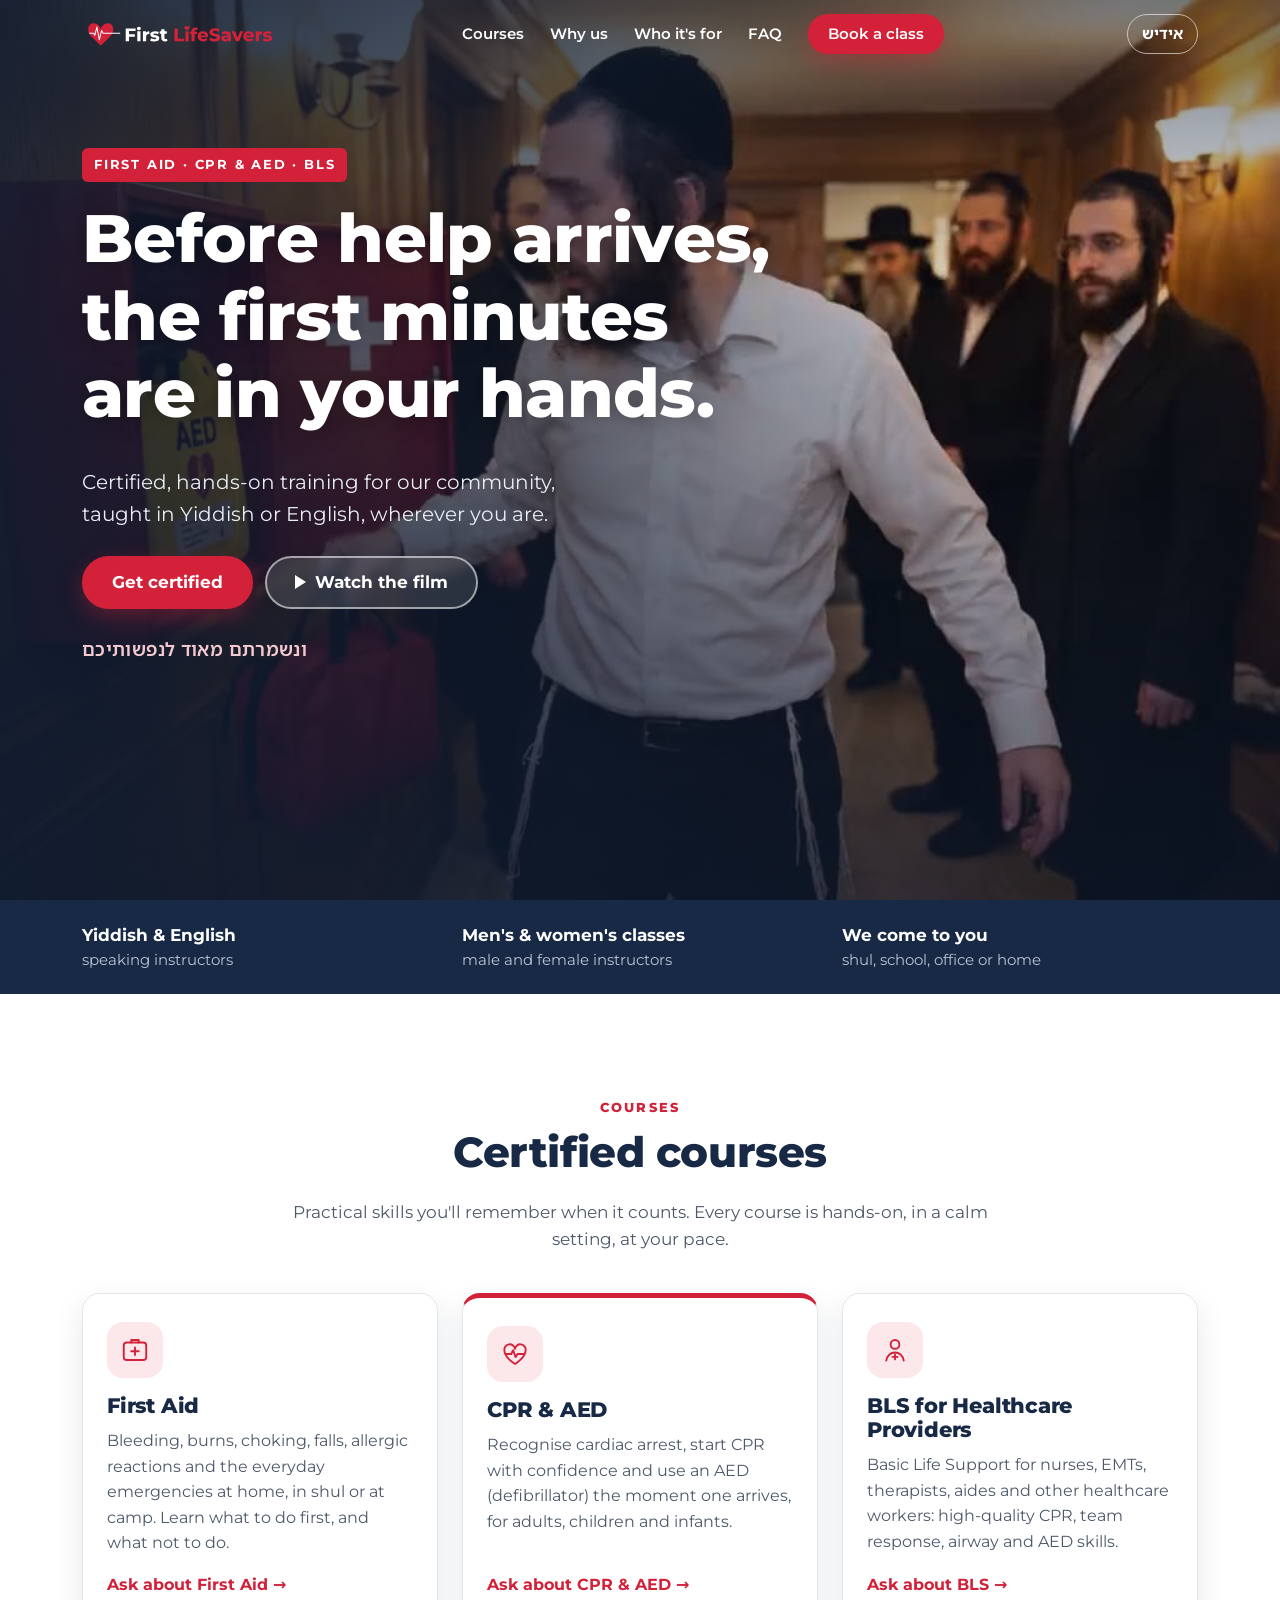
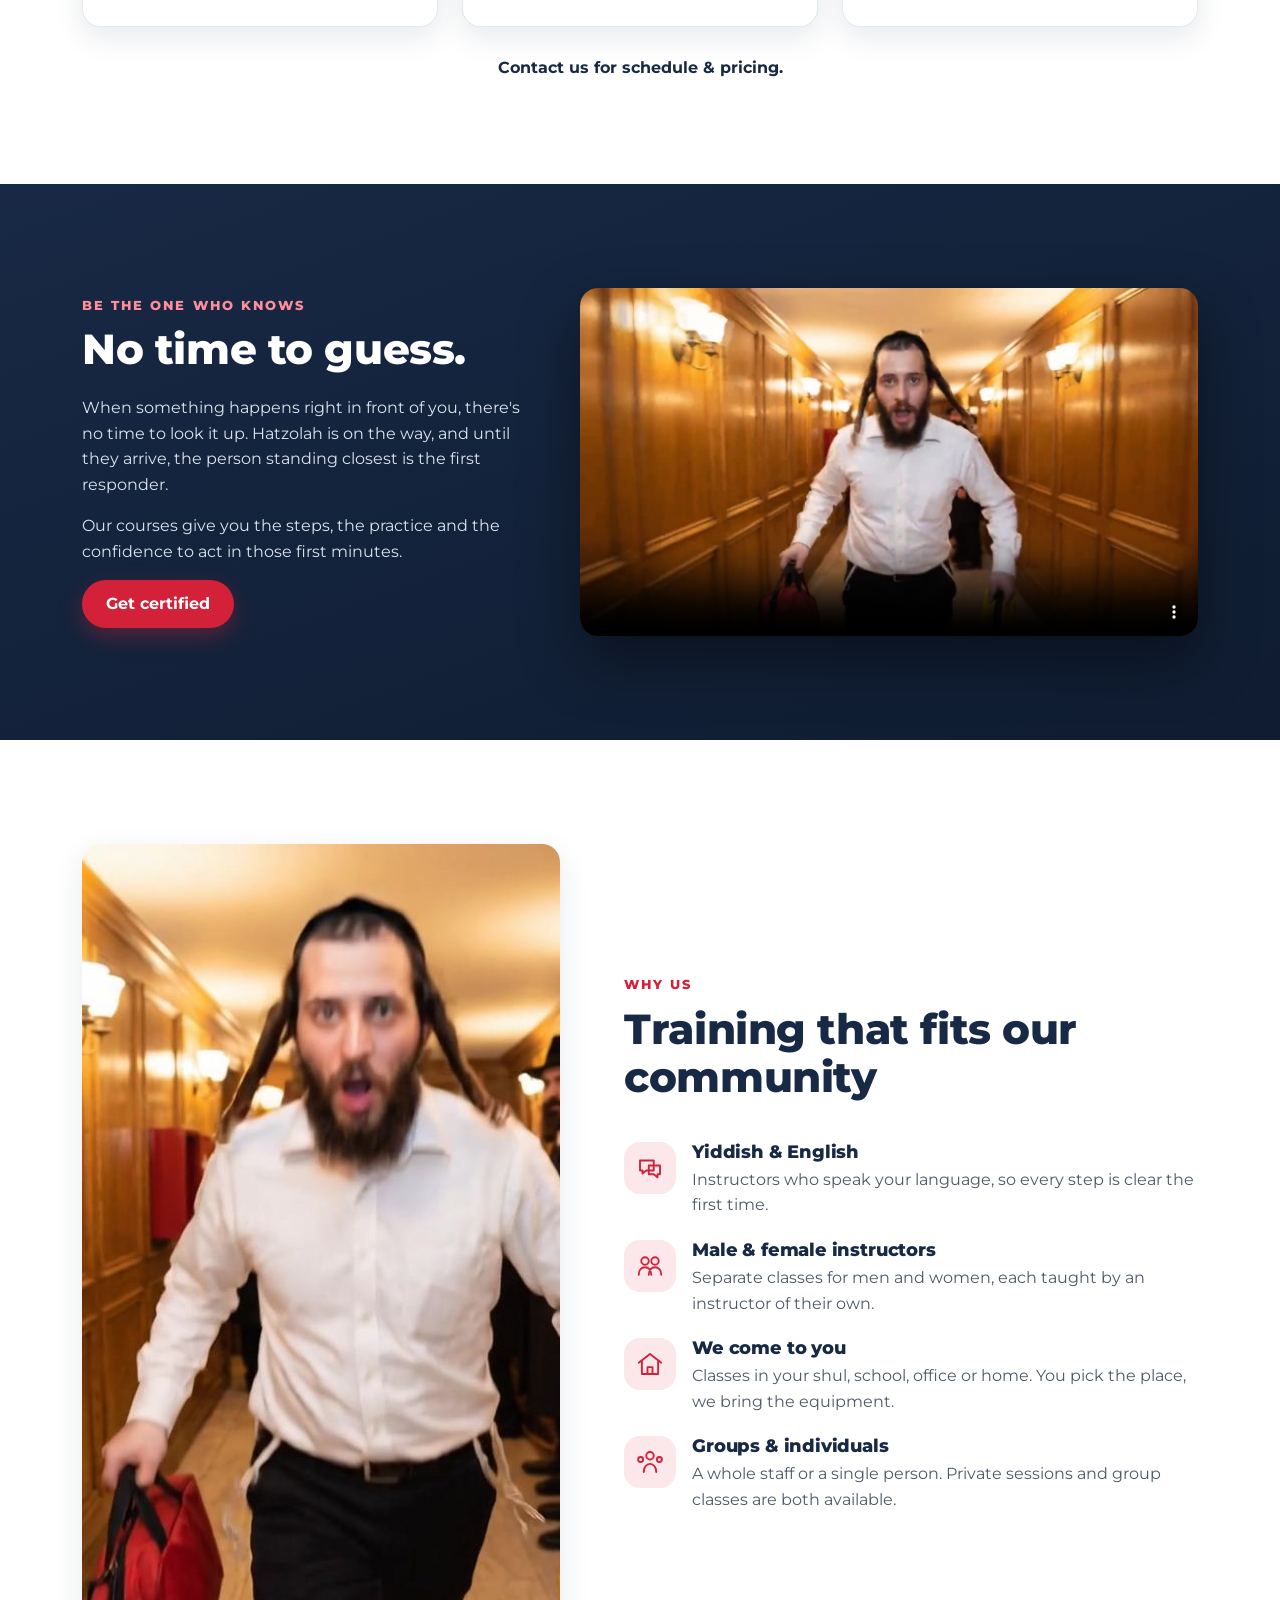
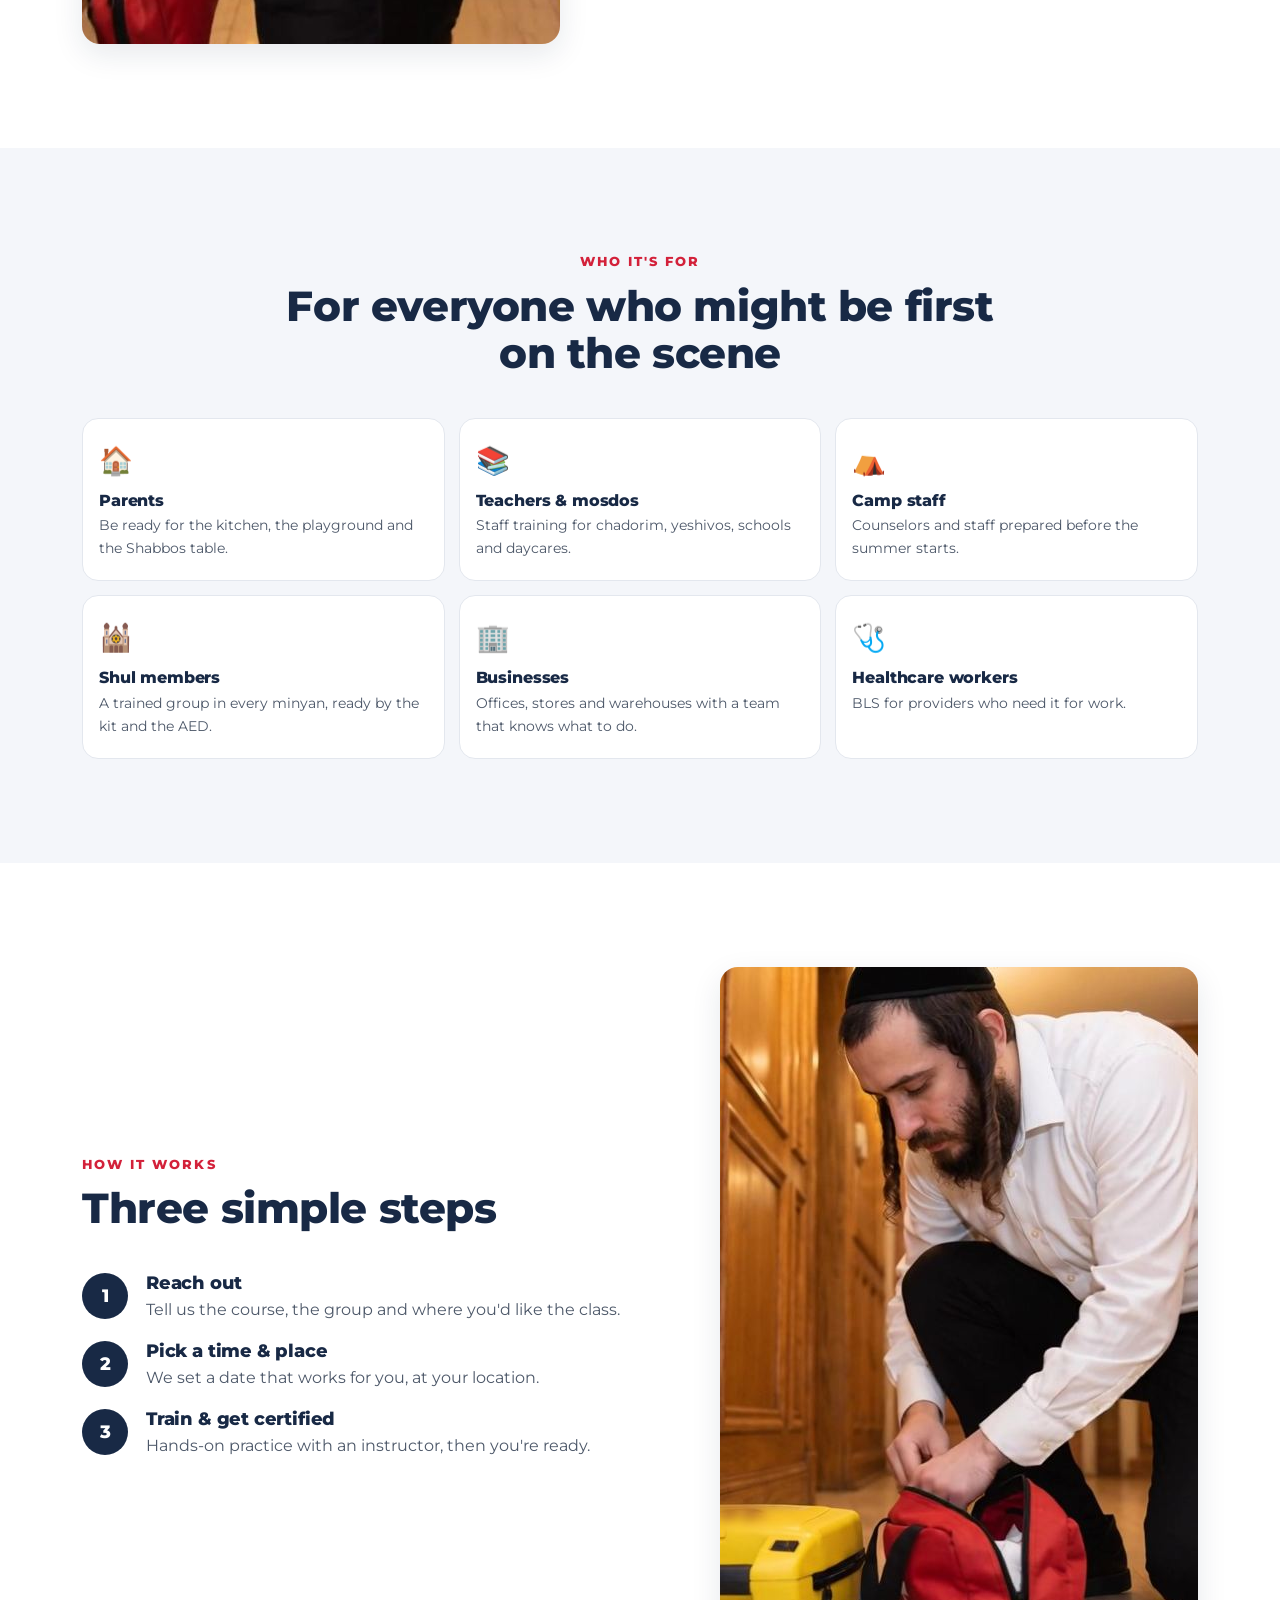
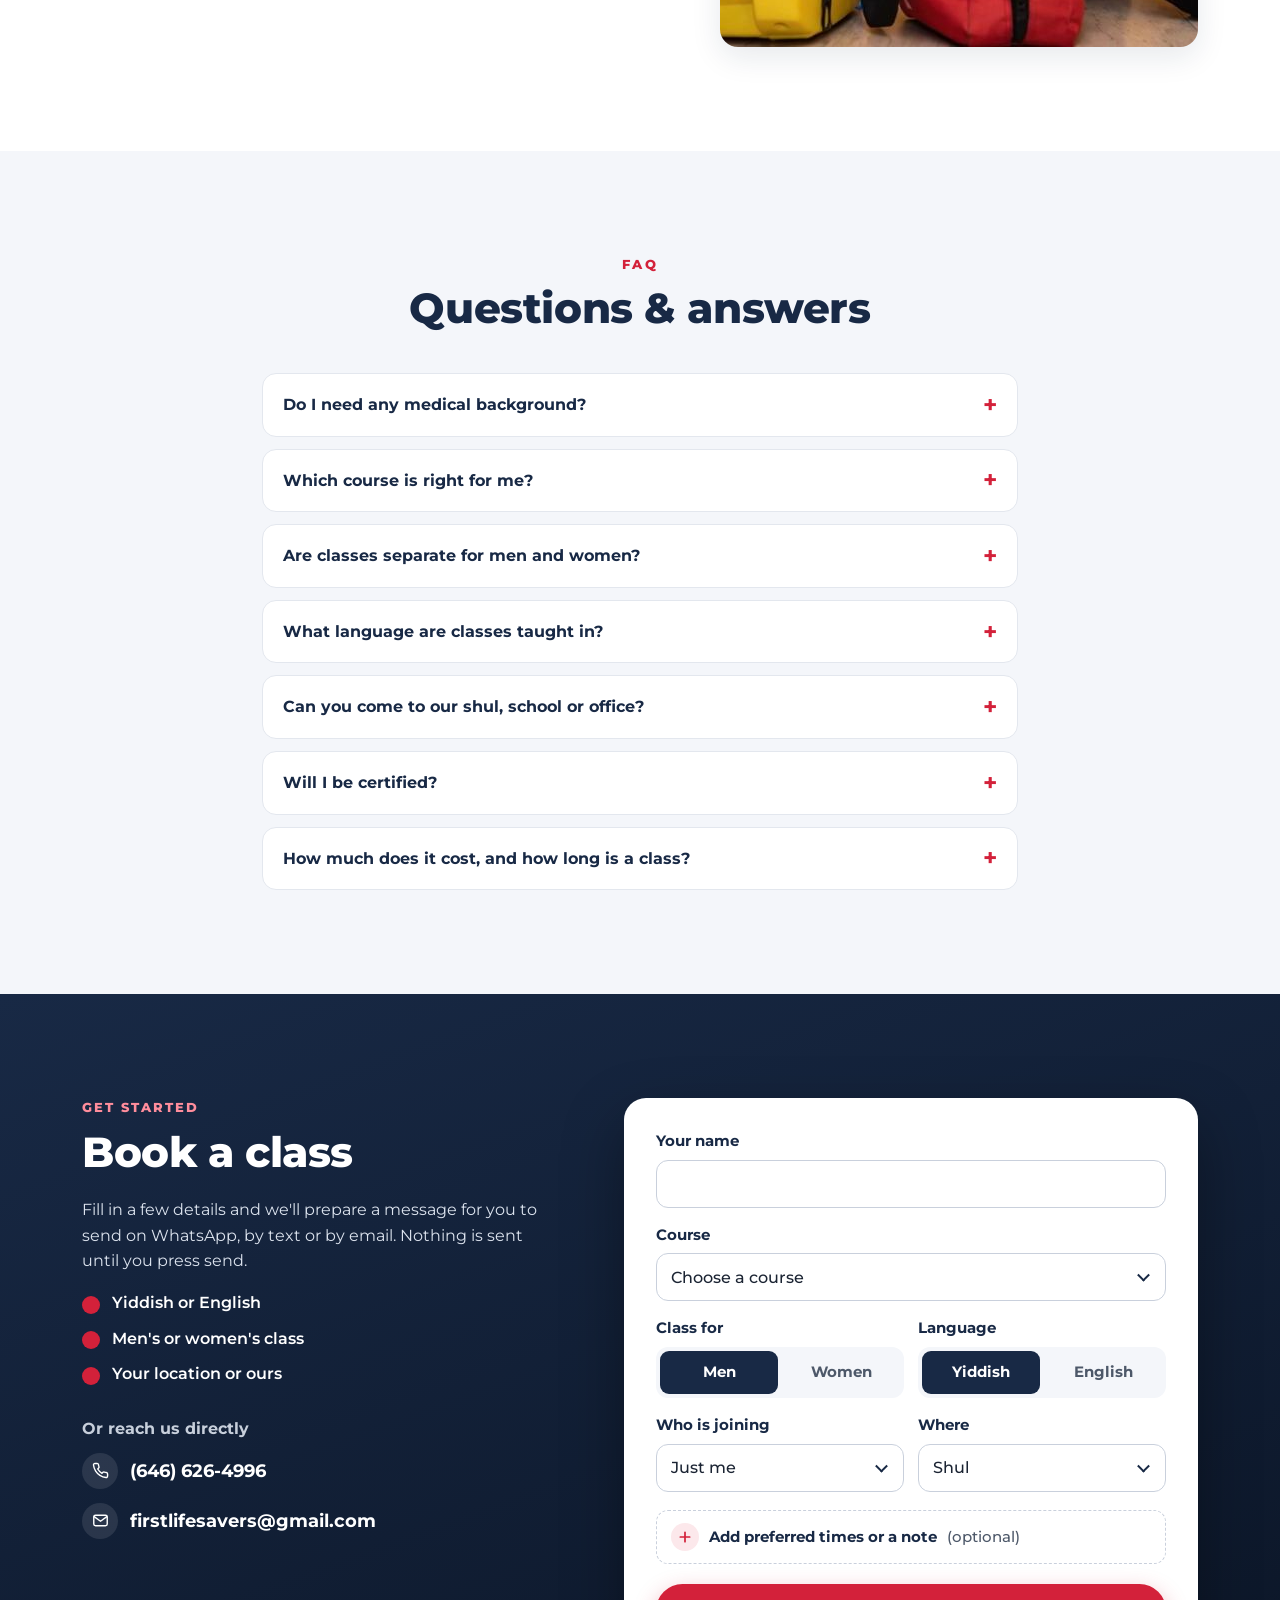
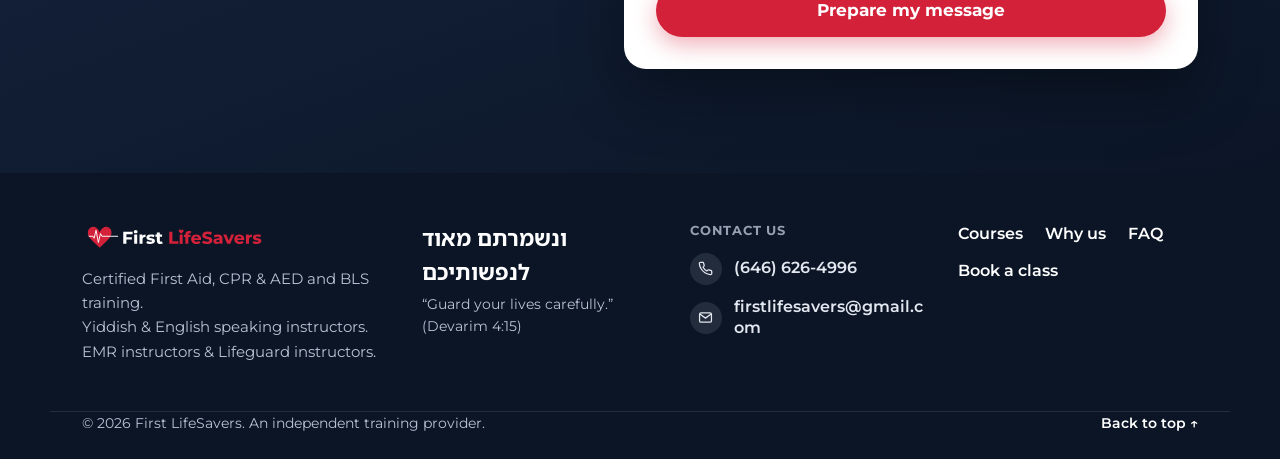
==== index.html @ e5fe710a "Update Open Graph image path in index.html" ====
<!doctype html>
<html lang="en" dir="ltr" class="no-js">
<head>
<meta charset="utf-8">
<meta name="viewport" content="width=device-width, initial-scale=1, viewport-fit=cover">
<title>First LifeSavers | First Aid, CPR &amp; BLS Training in Yiddish and English</title>
<meta name="description" content="Certified First Aid, CPR &amp; AED and BLS courses for shuls, schools, mosdos, camps, offices and homes. Yiddish and English speaking instructors. Separate classes for men and women.">
<meta name="theme-color" content="#182945">
<meta property="og:title" content="First LifeSavers | First Aid, CPR &amp; BLS Training">
<meta property="og:description" content="Before help arrives, the first minutes are in your hands. Certified courses in Yiddish and English.">
<meta property="og:image" content="assets/og.jpg">
<meta property="og:type" content="website">
<link rel="icon" href="assets/favicon.svg" type="image/svg+xml">
<link rel="preload" href="assets/fonts/montserrat-latin.woff2" as="font" type="font/woff2" crossorigin>
<link rel="stylesheet" href="styles.css">
<script src="script.js" defer></script>
</head>
<body>
<a class="skip" href="#main" data-i18n="skip">Skip to content</a>

<header class="site-header" id="top">
  <div class="wrap header-row">
    <a class="brand" href="#top" aria-label="First LifeSavers, back to top" data-i18n-aria="brandAria">
      <img src="assets/logo-white.svg" alt="First LifeSavers" width="200" height="35">
    </a>
    <nav class="nav" id="site-nav" aria-label="Main" data-i18n-aria="navAria">
      <a href="#courses" data-i18n="navCourses">Courses</a>
      <a href="#why" data-i18n="navWhy">Why us</a>
      <a href="#who" data-i18n="navWho">Who it's for</a>
      <a href="#faq" data-i18n="navFaq">FAQ</a>
      <a class="btn btn-sm btn-red" href="#book" data-i18n="navBook">Book a class</a>
    </nav>
    <div class="header-tools">
      <button class="lang-toggle" type="button" id="lang-toggle" aria-label="Switch the site to Yiddish" data-i18n-aria="langAria" lang="yi"><span data-i18n="langLabel">אידיש</span></button>
      <button class="menu-btn" type="button" id="menu-btn" aria-expanded="false" aria-controls="site-nav">
        <span class="sr-only" data-i18n="menu">Menu</span><span class="bars" aria-hidden="true"></span>
      </button>
    </div>
  </div>
</header>

<main id="main">
  <section class="hero" aria-labelledby="hero-title">
    <video class="hero-video" id="hero-video" autoplay muted loop playsinline preload="none" poster="assets/hero-wide-poster.jpg" aria-hidden="true" data-wide="assets/hero-wide.mp4" data-tall="assets/hero-tall.mp4" data-poster-wide="assets/hero-wide-poster.jpg" data-poster-tall="assets/hero-tall-poster.jpg"></video>
    <div class="hero-shade" aria-hidden="true"></div>
    <div class="wrap hero-content">
      <p class="eyebrow" data-i18n="heroEyebrow">First Aid · CPR &amp; AED · BLS</p>
      <h1 id="hero-title" data-i18n="heroTitle">Before help arrives, the first minutes are in your hands.</h1>
      <p class="hero-sub" data-i18n="heroSub">Certified, hands-on training for our community, taught in Yiddish or English, wherever you are.</p>
      <div class="hero-ctas">
        <a class="btn btn-red btn-lg" href="#book" data-i18n="ctaCertified">Get certified</a>
        <a class="btn btn-ghost btn-lg" href="#film"><span class="play" aria-hidden="true"></span><span data-i18n="ctaFilm">Watch the film</span></a>
      </div>
      <p class="pasuk" lang="he" dir="rtl">ונשמרתם מאוד לנפשותיכם</p>
    </div>
  </section>

  <div class="facts" aria-label="At a glance" data-i18n-aria="factsAria">
    <div class="wrap facts-row">
      <p><strong data-i18n="fact1a">Yiddish &amp; English</strong><span data-i18n="fact1b">speaking instructors</span></p>
      <p><strong data-i18n="fact2a">Men's &amp; women's classes</strong><span data-i18n="fact2b">male and female instructors</span></p>
      <p><strong data-i18n="fact3a">We come to you</strong><span data-i18n="fact3b">shul, school, office or home</span></p>
    </div>
  </div>

  <section class="section" id="courses" aria-labelledby="courses-title">
    <div class="wrap">
      <header class="section-head reveal">
        <p class="kicker" data-i18n="coursesKicker">Courses</p>
        <h2 id="courses-title" data-i18n="coursesTitle">Certified courses</h2>
        <p class="lead" data-i18n="coursesLead">Practical skills you'll remember when it counts. Every course is hands-on, in a calm setting, at your pace.</p>
      </header>
      <div class="cards">
        <article class="card reveal">
          <div class="card-icon" aria-hidden="true"><svg viewBox="0 0 48 48"><rect x="6" y="12" width="36" height="28" rx="5"/><path d="M18 12V8h12v4M24 20v12M18 26h12"/></svg></div>
          <h3 data-i18n="c1Title">First Aid</h3>
          <p data-i18n="c1Text">Bleeding, burns, choking, falls, allergic reactions and the everyday emergencies at home, in shul or at camp. Learn what to do first, and what not to do.</p>
          <a class="card-link" href="#book" data-course="First Aid"><span data-i18n="c1Link">Ask about First Aid</span> <span class="arrow" aria-hidden="true">&rarr;</span></a>
        </article>
        <article class="card card-featured reveal">
          <div class="card-icon" aria-hidden="true"><svg viewBox="0 0 48 48"><path d="M24 40S7 30 7 18a8.5 8.5 0 0 1 17-2 8.5 8.5 0 0 1 17 2c0 12-17 22-17 22Z"/><path d="M10 24h8l3-6 4 11 3-5h10"/></svg></div>
          <h3 data-i18n="c2Title">CPR &amp; AED</h3>
          <p data-i18n="c2Text">Recognise cardiac arrest, start CPR with confidence and use an AED (defibrillator) the moment one arrives, for adults, children and infants.</p>
          <a class="card-link" href="#book" data-course="CPR &amp; AED"><span data-i18n="c2Link">Ask about CPR &amp; AED</span> <span class="arrow" aria-hidden="true">&rarr;</span></a>
        </article>
        <article class="card reveal">
          <div class="card-icon" aria-hidden="true"><svg viewBox="0 0 48 48"><circle cx="24" cy="15" r="7"/><path d="M10 41c1-8 7-13 14-13s13 5 14 13"/><path d="M24 31v8M20 35h8"/></svg></div>
          <h3 data-i18n="c3Title">BLS for Healthcare Providers</h3>
          <p data-i18n="c3Text">Basic Life Support for nurses, EMTs, therapists, aides and other healthcare workers: high-quality CPR, team response, airway and AED skills.</p>
          <a class="card-link" href="#book" data-course="BLS for Healthcare Providers"><span data-i18n="c3Link">Ask about BLS</span> <span class="arrow" aria-hidden="true">&rarr;</span></a>
        </article>
      </div>
      <p class="note reveal" data-i18n="coursesNote">Contact us for schedule &amp; pricing.</p>
    </div>
  </section>

  <section class="section film" id="film" aria-labelledby="film-title">
    <div class="wrap film-grid">
      <div class="film-copy reveal">
        <p class="kicker kicker-light" data-i18n="filmKicker">Be the one who knows</p>
        <h2 id="film-title" data-i18n="filmTitle">No time to guess.</h2>
        <p data-i18n="filmP1">When something happens right in front of you, there's no time to look it up. Hatzolah is on the way, and until they arrive, the person standing closest is the first responder.</p>
        <p data-i18n="filmP2">Our courses give you the steps, the practice and the confidence to act in those first minutes.</p>
        <a class="btn btn-red" href="#book" data-i18n="ctaCertified">Get certified</a>
      </div>
      <div class="film-player reveal">
        <video id="ad-video" controls playsinline preload="none" poster="assets/ad-poster.jpg">
          <source src="assets/first-lifesavers-ad.mp4" type="video/mp4">
          <span data-i18n="filmFallback">Your browser can't play this video.</span>
        </video>
      </div>
    </div>
  </section>

  <section class="section" id="why" aria-labelledby="why-title">
    <div class="wrap why-grid">
      <figure class="why-photo reveal">
        <img src="assets/bystander.jpg" alt="A Chassidish man runs through a shul hallway carrying a first-aid kit" data-i18n-alt="whyAlt" width="640" height="800">
      </figure>
      <div>
        <header class="section-head left reveal">
          <p class="kicker" data-i18n="whyKicker">Why us</p>
          <h2 id="why-title" data-i18n="whyTitle">Training that fits our community</h2>
        </header>
        <ul class="why-list">
          <li class="reveal"><span class="why-icon" aria-hidden="true"><svg viewBox="0 0 48 48"><path d="M8 12h22v16H18l-6 5v-5H8z"/><path d="M22 20h18v14h-4v5l-6-5h-8z"/></svg></span><div><h3 data-i18n="why1a">Yiddish &amp; English</h3><p data-i18n="why1b">Instructors who speak your language, so every step is clear the first time.</p></div></li>
          <li class="reveal"><span class="why-icon" aria-hidden="true"><svg viewBox="0 0 48 48"><circle cx="16" cy="16" r="6"/><circle cx="32" cy="16" r="6"/><path d="M6 38c0-7 4-12 10-12s10 5 10 12M22 38c0-7 4-12 10-12s10 5 10 12"/></svg></span><div><h3 data-i18n="why2a">Male &amp; female instructors</h3><p data-i18n="why2b">Separate classes for men and women, each taught by an instructor of their own.</p></div></li>
          <li class="reveal"><span class="why-icon" aria-hidden="true"><svg viewBox="0 0 48 48"><path d="M6 22 24 8l18 14"/><path d="M11 19v21h26V19"/><path d="M20 40V29h8v11"/></svg></span><div><h3 data-i18n="why3a">We come to you</h3><p data-i18n="why3b">Classes in your shul, school, office or home. You pick the place, we bring the equipment.</p></div></li>
          <li class="reveal"><span class="why-icon" aria-hidden="true"><svg viewBox="0 0 48 48"><circle cx="24" cy="14" r="6"/><path d="M14 40c0-7 4-13 10-13s10 6 10 13"/><circle cx="9" cy="20" r="4"/><circle cx="39" cy="20" r="4"/></svg></span><div><h3 data-i18n="why4a">Groups &amp; individuals</h3><p data-i18n="why4b">A whole staff or a single person. Private sessions and group classes are both available.</p></div></li>
        </ul>
      </div>
    </div>
  </section>

  <section class="section alt" id="who" aria-labelledby="who-title">
    <div class="wrap">
      <header class="section-head reveal">
        <p class="kicker" data-i18n="whoKicker">Who it's for</p>
        <h2 id="who-title" data-i18n="whoTitle">For everyone who might be first on the scene</h2>
      </header>
      <ul class="who">
        <li class="reveal"><span aria-hidden="true">&#x1F3E0;</span><h3 data-i18n="who1a">Parents</h3><p data-i18n="who1b">Be ready for the kitchen, the playground and the Shabbos table.</p></li>
        <li class="reveal"><span aria-hidden="true">&#x1F4DA;</span><h3 data-i18n="who2a">Teachers &amp; mosdos</h3><p data-i18n="who2b">Staff training for chadorim, yeshivos, schools and daycares.</p></li>
        <li class="reveal"><span aria-hidden="true">&#x26FA;</span><h3 data-i18n="who3a">Camp staff</h3><p data-i18n="who3b">Counselors and staff prepared before the summer starts.</p></li>
        <li class="reveal"><span aria-hidden="true">&#x1F54D;</span><h3 data-i18n="who4a">Shul members</h3><p data-i18n="who4b">A trained group in every minyan, ready by the kit and the AED.</p></li>
        <li class="reveal"><span aria-hidden="true">&#x1F3E2;</span><h3 data-i18n="who5a">Businesses</h3><p data-i18n="who5b">Offices, stores and warehouses with a team that knows what to do.</p></li>
        <li class="reveal"><span aria-hidden="true">&#x1FA7A;</span><h3 data-i18n="who6a">Healthcare workers</h3><p data-i18n="who6b">BLS for providers who need it for work.</p></li>
      </ul>
    </div>
  </section>

  <section class="section" id="how" aria-labelledby="how-title">
    <div class="wrap how-grid">
      <div>
        <header class="section-head left reveal">
          <p class="kicker" data-i18n="howKicker">How it works</p>
          <h2 id="how-title" data-i18n="howTitle">Three simple steps</h2>
        </header>
        <ol class="steps">
          <li class="reveal"><h3 data-i18n="how1a">Reach out</h3><p data-i18n="how1b">Tell us the course, the group and where you'd like the class.</p></li>
          <li class="reveal"><h3 data-i18n="how2a">Pick a time &amp; place</h3><p data-i18n="how2b">We set a date that works for you, at your location.</p></li>
          <li class="reveal"><h3 data-i18n="how3a">Train &amp; get certified</h3><p data-i18n="how3b">Hands-on practice with an instructor, then you're ready.</p></li>
        </ol>
      </div>
      <figure class="how-photo reveal">
        <img src="assets/kit.jpg" alt="A Chassidish man kneels and opens a first-aid kit next to an AED case" data-i18n-alt="howAlt" width="960" height="680">
      </figure>
    </div>
  </section>

  <section class="section alt" id="faq" aria-labelledby="faq-title">
    <div class="wrap narrow">
      <header class="section-head reveal">
        <p class="kicker" data-i18n="faqKicker">FAQ</p>
        <h2 id="faq-title" data-i18n="faqTitle">Questions &amp; answers</h2>
      </header>
      <div class="faq">
        <details class="reveal"><summary data-i18n="q1">Do I need any medical background?</summary><div class="faq-a"><p data-i18n="a1">No. First Aid and CPR &amp; AED are made for everyday people. If you can follow clear steps, you can learn this. BLS is the course designed for healthcare providers.</p></div></details>
        <details class="reveal"><summary data-i18n="q2">Which course is right for me?</summary><div class="faq-a"><p data-i18n="a2">Parents, teachers, staff and shul members usually start with First Aid and/or CPR &amp; AED. Nurses, EMTs and other healthcare workers usually need BLS. Not sure? Send us a message and we'll help you choose.</p></div></details>
        <details class="reveal"><summary data-i18n="q3">Are classes separate for men and women?</summary><div class="faq-a"><p data-i18n="a3">Yes. We have male and female instructors, and men's and women's classes are held separately.</p></div></details>
        <details class="reveal"><summary data-i18n="q4">What language are classes taught in?</summary><div class="faq-a"><p data-i18n="a4">Yiddish or English, whichever your group prefers.</p></div></details>
        <details class="reveal"><summary data-i18n="q5">Can you come to our shul, school or office?</summary><div class="faq-a"><p data-i18n="a5">Yes. Classes can be held in your shul, school, office or home, for groups or for individuals.</p></div></details>
        <details class="reveal"><summary data-i18n="q6">Will I be certified?</summary><div class="faq-a"><p data-i18n="a6">Yes, these are certified courses. When you book, we'll go over the certification that comes with the course you choose.</p></div></details>
        <details class="reveal"><summary data-i18n="q7">How much does it cost, and how long is a class?</summary><div class="faq-a"><p data-i18n="a7">It depends on the course and the size of your group. Contact us for schedule &amp; pricing.</p></div></details>
      </div>
    </div>
  </section>

  <section class="section book" id="book" aria-labelledby="book-title">
    <div class="wrap book-grid">
      <div class="book-copy reveal">
        <p class="kicker kicker-light" data-i18n="bookKicker">Get started</p>
        <h2 id="book-title" data-i18n="bookTitle">Book a class</h2>
        <p data-i18n="bookLead">Fill in a few details and we'll prepare a message for you to send on WhatsApp, by text or by email. Nothing is sent until you press send.</p>
        <ul class="book-points">
          <li data-i18n="bp1">Yiddish or English</li>
          <li data-i18n="bp2">Men's or women's class</li>
          <li data-i18n="bp3">Your location or ours</li>
        </ul>
        <div class="direct" id="direct" hidden>
          <p class="direct-label" data-i18n="directLabel">Or reach us directly</p>
          <ul class="contact-lines">
            <li><button class="cl-row" type="button" id="number-btn" data-sheet aria-haspopup="dialog" aria-label="Call, text or WhatsApp" data-i18n-aria="numberAria"><span class="cl-ico"><svg class="ico" viewBox="0 0 24 24" aria-hidden="true"><path d="M22 16.92v3a2 2 0 0 1-2.18 2 19.79 19.79 0 0 1-8.63-3.07 19.5 19.5 0 0 1-6-6 19.79 19.79 0 0 1-3.07-8.67A2 2 0 0 1 4.11 2h3a2 2 0 0 1 2 1.72c.13.96.36 1.9.7 2.81a2 2 0 0 1-.45 2.11L8.09 9.91a16 16 0 0 0 6 6l1.27-1.27a2 2 0 0 1 2.11-.45c.9.34 1.85.57 2.81.7A2 2 0 0 1 22 16.92z"/></svg></span><span class="cl-v" id="direct-number" dir="ltr">(646) 626-4996</span></button></li>
            <li><a class="cl-row" id="direct-email" href="#"><span class="cl-ico"><svg class="ico" viewBox="0 0 24 24" aria-hidden="true"><rect x="2.5" y="4.5" width="19" height="15" rx="2.5"/><path d="m3 6.5 9 6.5 9-6.5"/></svg></span><span class="cl-v" id="direct-email-v" dir="ltr">firstlifesavers@gmail.com</span></a></li>
          </ul>
        </div>
      </div>
      <form class="book-form reveal" id="book-form" novalidate>
        <div class="field">
          <label for="f-name" data-i18n="fName">Your name</label>
          <input id="f-name" name="name" type="text" autocomplete="name" dir="auto" required>
          <p class="err" id="err-name" hidden data-i18n="errName">Please enter your name.</p>
        </div>
        <div class="field">
          <label for="f-course" data-i18n="fCourse">Course</label>
          <div class="select">
            <select id="f-course" name="course" required>
              <option value="" data-i18n="optChoose">Choose a course</option>
              <option value="First Aid" data-i18n="optFirstAid">First Aid</option>
              <option value="CPR &amp; AED" data-i18n="optCpr">CPR &amp; AED</option>
              <option value="BLS for Healthcare Providers" data-i18n="optBls">BLS for Healthcare Providers</option>
              <option value="EMR" data-i18n="optEmr">EMR</option>
              <option value="Lifeguard" data-i18n="optLifeguard">Lifeguard</option>
              <option value="Not sure yet, please advise" data-i18n="optUnsure">Not sure yet, please advise</option>
            </select>
          </div>
          <p class="err" id="err-course" hidden data-i18n="errCourse">Please choose a course.</p>
        </div>
        <div class="field-row">
          <fieldset class="field">
            <legend data-i18n="fClassFor">Class for</legend>
            <div class="seg">
              <input type="radio" id="f-men" name="classFor" value="Men" checked><label for="f-men" data-i18n="optMen">Men</label>
              <input type="radio" id="f-women" name="classFor" value="Women"><label for="f-women" data-i18n="optWomen">Women</label>
            </div>
          </fieldset>
          <fieldset class="field">
            <legend data-i18n="fLanguage">Language</legend>
            <div class="seg">
              <input type="radio" id="f-yi" name="language" value="Yiddish" checked><label for="f-yi" data-i18n="optYiddish">Yiddish</label>
              <input type="radio" id="f-en" name="language" value="English"><label for="f-en" data-i18n="optEnglish">English</label>
            </div>
          </fieldset>
        </div>
        <div class="field-row">
          <div class="field">
            <label for="f-group" data-i18n="fGroup">Who is joining</label>
            <div class="select">
              <select id="f-group" name="group">
                <option value="Just me" data-i18n="optJustMe">Just me</option>
                <option value="A small group (2–10)" data-i18n="optSmall">A small group (2–10)</option>
                <option value="A larger group (10+)" data-i18n="optLarge">A larger group (10+)</option>
              </select>
            </div>
          </div>
          <div class="field">
            <label for="f-where" data-i18n="fWhere">Where</label>
            <div class="select">
              <select id="f-where" name="where">
                <option value="Shul" data-i18n="optShul">Shul</option>
                <option value="School / mosad" data-i18n="optSchool">School / mosad</option>
                <option value="Office / business" data-i18n="optOffice">Office / business</option>
                <option value="Home" data-i18n="optHome">Home</option>
                <option value="Camp" data-i18n="optCamp">Camp</option>
                <option value="Other / not sure" data-i18n="optOther">Other / not sure</option>
              </select>
            </div>
          </div>
        </div>
        <button class="more-toggle" type="button" id="more-toggle" aria-expanded="false" aria-controls="more">
          <span class="more-plus"><svg class="ico" viewBox="0 0 24 24" aria-hidden="true"><path d="M12 5v14M5 12h14"/></svg></span><span data-i18n="moreToggle">Add preferred times or a note</span> <span class="opt" data-i18n="optional">(optional)</span>
        </button>
        <div class="collapse" id="more">
          <div class="collapse-inner">
            <div class="field">
              <label for="f-when"><span data-i18n="fWhen">Preferred dates or times</span> <span class="opt" data-i18n="optional">(optional)</span></label>
              <input id="f-when" name="when" type="text" dir="auto" placeholder="e.g. evenings after Maariv" data-i18n-ph="phWhen">
            </div>
            <div class="field">
              <label for="f-notes"><span data-i18n="fNotes">Anything else?</span> <span class="opt" data-i18n="optional">(optional)</span></label>
              <textarea id="f-notes" name="notes" rows="3" dir="auto"></textarea>
            </div>
          </div>
        </div>
        <button class="btn btn-red btn-lg btn-block prepare" type="submit" id="prepare-btn"><span id="prepare-label" data-i18n="btnPrepare">Prepare my message</span></button>

        <div class="collapse" id="ready-wrap">
          <div class="collapse-inner">
            <div class="ready" id="ready" tabindex="-1" aria-live="polite">
              <p class="ready-title"><span class="check" aria-hidden="true"></span><span data-i18n="readyTitle">Your message is ready</span></p>
              <pre class="ready-text" id="ready-text"></pre>
              <p class="send-label" data-i18n="sendLabel">Send it with one tap:</p>
              <div class="send-icons">
                <a class="si si-wa" id="wa-link" href="#" target="_blank" rel="noopener"><span class="si-ico"><svg class="ico ico-fill" viewBox="0 0 24 24" aria-hidden="true"><path d="M17.472 14.382c-.297-.149-1.758-.867-2.03-.967-.273-.099-.471-.148-.67.15-.197.297-.767.966-.94 1.164-.173.199-.347.223-.644.075-.297-.15-1.255-.463-2.39-1.475-.883-.788-1.48-1.761-1.653-2.059-.173-.297-.018-.458.13-.606.134-.133.298-.347.446-.52.149-.174.198-.298.298-.497.099-.198.05-.371-.025-.52-.075-.149-.669-1.612-.916-2.207-.242-.579-.487-.5-.669-.51-.173-.008-.371-.01-.57-.01-.198 0-.52.074-.792.372-.272.297-1.04 1.016-1.04 2.479 0 1.462 1.065 2.875 1.213 3.074.149.198 2.096 3.2 5.077 4.487.709.306 1.262.489 1.694.625.712.227 1.36.195 1.871.118.571-.085 1.758-.719 2.006-1.413.248-.694.248-1.289.173-1.413-.074-.124-.272-.198-.57-.347m-5.421 7.403h-.004a9.87 9.87 0 01-5.031-1.378l-.361-.214-3.741.982.998-3.648-.235-.374a9.86 9.86 0 01-1.51-5.26c.001-5.45 4.436-9.884 9.888-9.884 2.64 0 5.122 1.03 6.988 2.898a9.825 9.825 0 012.893 6.994c-.003 5.45-4.437 9.884-9.885 9.884m8.413-18.297A11.815 11.815 0 0012.05 0C5.495 0 .16 5.335.157 11.892c0 2.096.547 4.142 1.588 5.945L.057 24l6.305-1.654a11.882 11.882 0 005.683 1.448h.005c6.554 0 11.89-5.335 11.893-11.893a11.821 11.821 0 00-3.48-8.413Z"/></svg></span><span class="si-l" data-i18n="actWa">WhatsApp</span></a>
                <a class="si" id="sms-link" href="#"><span class="si-ico"><svg class="ico" viewBox="0 0 24 24" aria-hidden="true"><path d="M21 15a2 2 0 0 1-2 2H7l-4 4V5a2 2 0 0 1 2-2h14a2 2 0 0 1 2 2z"/><path d="M8 9h8M8 13h5"/></svg></span><span class="si-l" data-i18n="actText">Text</span></a>
                <a class="si" id="mail-link" href="#"><span class="si-ico"><svg class="ico" viewBox="0 0 24 24" aria-hidden="true"><rect x="2.5" y="4.5" width="19" height="15" rx="2.5"/><path d="m3 6.5 9 6.5 9-6.5"/></svg></span><span class="si-l" data-i18n="emailLabel">Email</span></a>
                <a class="si" id="call-link" href="#"><span class="si-ico"><svg class="ico" viewBox="0 0 24 24" aria-hidden="true"><path d="M22 16.92v3a2 2 0 0 1-2.18 2 19.79 19.79 0 0 1-8.63-3.07 19.5 19.5 0 0 1-6-6 19.79 19.79 0 0 1-3.07-8.67A2 2 0 0 1 4.11 2h3a2 2 0 0 1 2 1.72c.13.96.36 1.9.7 2.81a2 2 0 0 1-.45 2.11L8.09 9.91a16 16 0 0 0 6 6l1.27-1.27a2 2 0 0 1 2.11-.45c.9.34 1.85.57 2.81.7A2 2 0 0 1 22 16.92z"/></svg></span><span class="si-l" data-i18n="actCall">Call</span></a>
              </div>
              <button class="copy-link" type="button" id="copy-btn"><span id="copy-label" data-i18n="copy">Copy message</span></button>
            </div>
          </div>
        </div>
      </form>
    </div>
  </section>
</main>

<footer class="site-footer">
  <div class="wrap footer-grid">
    <div>
      <img src="assets/logo-white.svg" alt="First LifeSavers" width="220" height="38">
      <p class="footer-tag"><span data-i18n="footTag1">Certified First Aid, CPR &amp; AED and BLS training.</span><br><span data-i18n="footTag2">Yiddish &amp; English speaking instructors.</span><br><span data-i18n="footTag3">EMR instructors &amp; Lifeguard instructors.</span></p>
    </div>
    <div class="footer-pasuk">
      <p lang="he" dir="rtl">ונשמרתם מאוד לנפשותיכם</p>
      <p class="small" data-i18n="footPasuk">“Guard your lives carefully.” (Devarim 4:15)</p>
    </div>
    <div class="footer-contact" id="footer-contact">
      <p class="footer-h" data-i18n="footContact">Contact us</p>
      <ul class="contact-lines cl-foot">
            <li><button class="cl-row" type="button" id="fc-number" data-sheet aria-haspopup="dialog" aria-label="Call, text or WhatsApp" data-i18n-aria="numberAria"><span class="cl-ico"><svg class="ico" viewBox="0 0 24 24" aria-hidden="true"><path d="M22 16.92v3a2 2 0 0 1-2.18 2 19.79 19.79 0 0 1-8.63-3.07 19.5 19.5 0 0 1-6-6 19.79 19.79 0 0 1-3.07-8.67A2 2 0 0 1 4.11 2h3a2 2 0 0 1 2 1.72c.13.96.36 1.9.7 2.81a2 2 0 0 1-.45 2.11L8.09 9.91a16 16 0 0 0 6 6l1.27-1.27a2 2 0 0 1 2.11-.45c.9.34 1.85.57 2.81.7A2 2 0 0 1 22 16.92z"/></svg></span><span class="cl-v" id="fc-v" dir="ltr">(646) 626-4996</span></button></li>
            <li><a class="cl-row" id="fc-mail" href="#"><span class="cl-ico"><svg class="ico" viewBox="0 0 24 24" aria-hidden="true"><rect x="2.5" y="4.5" width="19" height="15" rx="2.5"/><path d="m3 6.5 9 6.5 9-6.5"/></svg></span><span class="cl-v" id="fc-mail-v" dir="ltr">firstlifesavers@gmail.com</span></a></li>
          </ul>
    </div>
    <nav class="footer-nav" aria-label="Footer" data-i18n-aria="footNavAria">
      <a href="#courses" data-i18n="navCourses">Courses</a><a href="#why" data-i18n="navWhy">Why us</a><a href="#faq" data-i18n="navFaq">FAQ</a><a href="#book" data-i18n="navBook">Book a class</a>
    </nav>
  </div>
  <div class="wrap footer-base">
    <p><span dir="ltr">&copy; <span id="year">2026</span> First LifeSavers.</span> <span data-i18n="footCopy">An independent training provider.</span></p>
    <a href="#top"><span data-i18n="backTop">Back to top</span> &uarr;</a>
  </div>
</footer>

<dialog class="sheet" id="sheet" aria-labelledby="sheet-number">
  <div class="sheet-panel">
    <p class="sheet-number" id="sheet-number" dir="ltr">(646) 626-4996</p>
    <div class="sheet-list">
      <a class="sheet-opt" id="sh-call" href="#"><span class="so-ico so-call"><svg class="ico" viewBox="0 0 24 24" aria-hidden="true"><path d="M22 16.92v3a2 2 0 0 1-2.18 2 19.79 19.79 0 0 1-8.63-3.07 19.5 19.5 0 0 1-6-6 19.79 19.79 0 0 1-3.07-8.67A2 2 0 0 1 4.11 2h3a2 2 0 0 1 2 1.72c.13.96.36 1.9.7 2.81a2 2 0 0 1-.45 2.11L8.09 9.91a16 16 0 0 0 6 6l1.27-1.27a2 2 0 0 1 2.11-.45c.9.34 1.85.57 2.81.7A2 2 0 0 1 22 16.92z"/></svg></span><span data-i18n="sheetCall">Call</span></a>
      <a class="sheet-opt" id="sh-text" href="#"><span class="so-ico so-text"><svg class="ico" viewBox="0 0 24 24" aria-hidden="true"><path d="M21 15a2 2 0 0 1-2 2H7l-4 4V5a2 2 0 0 1 2-2h14a2 2 0 0 1 2 2z"/><path d="M8 9h8M8 13h5"/></svg></span><span data-i18n="sheetText">Text message</span></a>
      <a class="sheet-opt" id="sh-wa" href="#" target="_blank" rel="noopener"><span class="so-ico so-wa"><svg class="ico ico-fill" viewBox="0 0 24 24" aria-hidden="true"><path d="M17.472 14.382c-.297-.149-1.758-.867-2.03-.967-.273-.099-.471-.148-.67.15-.197.297-.767.966-.94 1.164-.173.199-.347.223-.644.075-.297-.15-1.255-.463-2.39-1.475-.883-.788-1.48-1.761-1.653-2.059-.173-.297-.018-.458.13-.606.134-.133.298-.347.446-.52.149-.174.198-.298.298-.497.099-.198.05-.371-.025-.52-.075-.149-.669-1.612-.916-2.207-.242-.579-.487-.5-.669-.51-.173-.008-.371-.01-.57-.01-.198 0-.52.074-.792.372-.272.297-1.04 1.016-1.04 2.479 0 1.462 1.065 2.875 1.213 3.074.149.198 2.096 3.2 5.077 4.487.709.306 1.262.489 1.694.625.712.227 1.36.195 1.871.118.571-.085 1.758-.719 2.006-1.413.248-.694.248-1.289.173-1.413-.074-.124-.272-.198-.57-.347m-5.421 7.403h-.004a9.87 9.87 0 01-5.031-1.378l-.361-.214-3.741.982.998-3.648-.235-.374a9.86 9.86 0 01-1.51-5.26c.001-5.45 4.436-9.884 9.888-9.884 2.64 0 5.122 1.03 6.988 2.898a9.825 9.825 0 012.893 6.994c-.003 5.45-4.437 9.884-9.885 9.884m8.413-18.297A11.815 11.815 0 0012.05 0C5.495 0 .16 5.335.157 11.892c0 2.096.547 4.142 1.588 5.945L.057 24l6.305-1.654a11.882 11.882 0 005.683 1.448h.005c6.554 0 11.89-5.335 11.893-11.893a11.821 11.821 0 00-3.48-8.413Z"/></svg></span><span data-i18n="sheetWa">WhatsApp</span></a>
    </div>
    <button class="sheet-cancel" type="button" id="sheet-cancel" data-i18n="sheetCancel">Cancel</button>
  </div>
</dialog>
</body>
</html>
---- styles.css ----
@font-face{font-family:"Montserrat";src:url("assets/fonts/montserrat-latin.woff2") format("woff2");font-weight:400 800;font-style:normal;font-display:swap}
@font-face{font-family:"Noto Sans Hebrew";src:url("assets/fonts/noto-sans-hebrew.woff2") format("woff2");font-weight:400 800;font-style:normal;font-display:swap;unicode-range:U+0590-05FF,U+FB1D-FB4F,U+200C-2010}
:root{--red:#D3213A;--red-dark:#B01A30;--navy:#182945;--navy-2:#0F1C31;--ink:#1B2433;--muted:#4D5869;--line:#E3E7EE;--bg-alt:#F4F6FA;--white:#fff;--radius:18px;--shadow:0 10px 30px rgba(24,41,69,.10);--font:"Montserrat","Noto Sans Hebrew",system-ui,-apple-system,"Segoe UI",Roboto,Arial,sans-serif}
*,*::before,*::after{box-sizing:border-box}
html{scroll-behavior:smooth;-webkit-text-size-adjust:100%}
body{margin:0;font-family:var(--font);color:var(--ink);background:var(--white);font-size:16px;line-height:1.6;overflow-x:hidden}
img,video{max-width:100%;display:block}
h1,h2,h3{font-weight:800;line-height:1.15;margin:0 0 .5em;letter-spacing:-.01em;color:var(--navy)}
p{margin:0 0 1em}
a{color:var(--red)}
:focus-visible{outline:3px solid #FFB547;outline-offset:3px;border-radius:6px}
.sr-only{position:absolute;width:1px;height:1px;overflow:hidden;clip:rect(0 0 0 0);white-space:nowrap}
.skip{position:absolute;inset-inline-start:-999px;top:8px;background:var(--white);color:var(--navy);padding:10px 14px;border-radius:8px;z-index:100;font-weight:700}
.skip:focus{inset-inline-start:8px}
.wrap{width:100%;max-width:1180px;margin:0 auto;padding:0 20px}
.narrow{max-width:820px}
[lang="he"],[lang="yi"]{font-family:"Noto Sans Hebrew",var(--font)}

/* buttons */
.btn{display:inline-flex;align-items:center;justify-content:center;gap:.55em;font:700 1rem/1 var(--font);padding:14px 22px;border-radius:999px;border:2px solid transparent;text-decoration:none;cursor:pointer;transition:transform .2s ease,background-color .2s ease,box-shadow .2s ease,color .2s;min-height:48px}
.btn:hover{transform:translateY(-2px)}
.btn-red{background:var(--red);color:#fff;box-shadow:0 8px 22px rgba(211,33,58,.35)}
.btn-red:hover{background:var(--red-dark)}
.btn-ghost{background:rgba(255,255,255,.12);color:#fff;border-color:rgba(255,255,255,.55);backdrop-filter:blur(6px)}
.btn-ghost:hover{background:rgba(255,255,255,.22)}
.btn-navy{background:var(--navy);color:#fff}
.btn-outline{background:#fff;color:var(--navy);border-color:var(--line)}
.btn-wa{background:#128C4B;color:#fff}
.btn-wa:hover{background:#0E7A40}
.btn-lg{padding:16px 28px;font-size:1.05rem}
.btn-sm{padding:10px 18px;min-height:40px;font-size:.95rem}
.btn-block{width:100%}
.play{width:0;height:0;border-left:11px solid #fff;border-top:7px solid transparent;border-bottom:7px solid transparent}

/* header */
.site-header{position:fixed;inset:0 0 auto 0;z-index:50;transition:background-color .3s ease,box-shadow .3s ease;padding-top:env(safe-area-inset-top)}
.site-header.scrolled,.site-header.open{background:rgba(15,28,49,.94);backdrop-filter:blur(10px);box-shadow:0 6px 24px rgba(0,0,0,.18)}
.header-row{display:flex;align-items:center;justify-content:space-between;height:68px;gap:16px}
.brand img{height:30px;width:auto}
.nav{display:flex;align-items:center;gap:26px}
.nav a{color:#fff;text-decoration:none;font-weight:600;font-size:.95rem}
.nav a:not(.btn):hover{color:#FFC7CF}
.header-tools{display:flex;align-items:center;gap:10px}
.lang-toggle{font:700 .95rem/1 var(--font);color:#fff;background:transparent;border:1.5px solid rgba(255,255,255,.6);border-radius:999px;padding:8px 14px;min-height:40px;cursor:pointer}
.lang-toggle:hover{background:rgba(255,255,255,.14)}
.menu-btn{display:none;width:44px;height:44px;border:0;background:transparent;cursor:pointer;position:relative}
.bars,.bars::before,.bars::after{position:absolute;left:11px;width:22px;height:2.5px;background:#fff;border-radius:2px;transition:transform .25s ease,opacity .25s}
.bars{top:21px}.bars::before{content:"";top:-7px;left:0}.bars::after{content:"";top:7px;left:0}
.open .bars{background:transparent}.open .bars::before{transform:translateY(7px) rotate(45deg)}.open .bars::after{transform:translateY(-7px) rotate(-45deg)}

/* hero */
.hero{position:relative;min-height:100vh;min-height:100svh;display:flex;align-items:flex-end;color:#fff;background:var(--navy-2);overflow:hidden}
.hero-video{position:absolute;inset:0;width:100%;height:100%;object-fit:cover}
.hero-shade{position:absolute;inset:0;background:linear-gradient(180deg,rgba(15,28,49,.55) 0%,rgba(15,28,49,.25) 35%,rgba(15,28,49,.82) 72%,rgba(15,28,49,.96) 100%)}
.hero-content{position:relative;padding-top:110px;padding-bottom:56px}
.eyebrow{display:inline-block;font-weight:700;font-size:.8rem;letter-spacing:.14em;text-transform:uppercase;background:var(--red);padding:7px 12px;border-radius:6px;margin-bottom:18px}
.hero h1{color:#fff;font-size:clamp(2.05rem,7.6vw,4.2rem);max-width:15ch;text-shadow:0 2px 24px rgba(0,0,0,.35)}
.hero-sub{font-size:clamp(1.02rem,2.6vw,1.25rem);max-width:40ch;color:#E9EDF4;margin-bottom:26px}
.hero-ctas{display:flex;flex-wrap:wrap;gap:12px;margin-bottom:26px}
.pasuk{text-align:left;font-size:1.15rem;font-weight:600;color:#F3C9CF;margin:0;letter-spacing:.02em}
.hero [data-i18n]{transition:opacity .25s}

/* facts */
.facts{background:var(--navy);color:#fff}
.facts-row{display:grid;grid-template-columns:1fr;gap:0}
.facts p{margin:0;padding:18px 0;display:flex;flex-direction:column;border-bottom:1px solid rgba(255,255,255,.12)}
.facts p:last-child{border-bottom:0}
.facts strong{font-size:1.05rem}
.facts span{color:#B9C3D4;font-size:.92rem}

/* sections */
.section{padding:72px 0}
.section.alt{background:var(--bg-alt)}
.section-head{text-align:center;max-width:720px;margin:0 auto 40px}
.section-head.left{text-align:start;margin-inline-start:0}
.section h2{font-size:clamp(1.75rem,5vw,2.6rem)}
.kicker{color:var(--red);font-weight:800;font-size:.8rem;letter-spacing:.16em;text-transform:uppercase;margin-bottom:10px}
.kicker-light{color:#FF8D9C}
.lead{color:var(--muted);font-size:1.08rem}
.note{text-align:center;font-weight:700;color:var(--navy);margin:28px 0 0}

/* cards */
.cards{display:grid;gap:18px}
.card{background:#fff;border:1px solid var(--line);border-radius:var(--radius);padding:28px 24px;box-shadow:var(--shadow);display:flex;flex-direction:column;transition:transform .25s ease,box-shadow .25s ease}
.card:hover{transform:translateY(-4px);box-shadow:0 18px 40px rgba(24,41,69,.14)}
.card-featured{border-top:5px solid var(--red)}
.card h3{font-size:1.3rem}
.card p{color:var(--muted);flex:1}
.card-icon,.why-icon{width:56px;height:56px;border-radius:16px;background:#FCE8EB;display:grid;place-items:center;margin-bottom:16px;flex:none}
.card-icon svg,.why-icon svg{width:30px;height:30px;fill:none;stroke:var(--red);stroke-width:3;stroke-linecap:round;stroke-linejoin:round}
.card-link{font-weight:700;text-decoration:none;color:var(--red)}
.card-link:hover{text-decoration:underline}

/* film */
.film{background:linear-gradient(160deg,var(--navy) 0%,var(--navy-2) 100%);color:#DCE3EE}
.film h2{color:#fff}
.film-grid{display:grid;gap:32px;align-items:center}
.film-player{border-radius:var(--radius);overflow:hidden;box-shadow:0 24px 60px rgba(0,0,0,.45);background:#000;aspect-ratio:16/9}
.film-player video{width:100%;height:100%;object-fit:cover}

/* why */
.why-grid{display:grid;gap:36px;align-items:center}
.why-photo,.how-photo{margin:0;border-radius:var(--radius);overflow:hidden;box-shadow:var(--shadow)}
.why-photo img{width:100%;aspect-ratio:4/5;object-fit:cover}
.why-list{list-style:none;padding:0;margin:0;display:grid;gap:22px}
.why-list li{display:flex;gap:16px;align-items:flex-start}
.why-list h3{font-size:1.12rem;margin-bottom:.25em}
.why-list p{color:var(--muted);margin:0}
.why-icon{margin:0;width:52px;height:52px}

/* who */
.who{list-style:none;padding:0;margin:0;display:grid;grid-template-columns:1fr 1fr;gap:14px}
.who li{background:#fff;border-radius:16px;padding:20px 16px;border:1px solid var(--line)}
.who span{font-size:1.7rem;display:block;margin-bottom:8px}
.who h3{font-size:1.02rem;margin-bottom:.3em}
.who p{color:var(--muted);font-size:.9rem;margin:0}

/* how */
.how-grid{display:grid;gap:36px;align-items:center}
.steps{list-style:none;counter-reset:s;padding:0;margin:0;display:grid;gap:18px}
.steps li{counter-increment:s;position:relative;padding-inline-start:64px;min-height:48px}
.steps li::before{content:counter(s);position:absolute;inset-inline-start:0;top:0;width:46px;height:46px;border-radius:50%;background:var(--navy);color:#fff;font-weight:800;display:grid;place-items:center;font-size:1.1rem}
.steps h3{font-size:1.12rem;margin-bottom:.2em}
.steps p{color:var(--muted);margin:0}
.how-photo img{width:100%;aspect-ratio:960/680;object-fit:cover}

/* faq */
.faq{display:grid;gap:12px}
.faq details{background:#fff;border:1px solid var(--line);border-radius:14px;padding:0 20px}
.faq summary{cursor:pointer;list-style:none;font-weight:700;color:var(--navy);padding:18px 0;padding-inline-end:36px;position:relative}
.faq summary::-webkit-details-marker{display:none}
.faq summary::after{content:"+";position:absolute;inset-inline-end:0;top:50%;transform:translateY(-50%);font-size:1.5rem;color:var(--red);transition:transform .25s}
.faq details[open] summary::after{transform:translateY(-50%) rotate(45deg)}
.faq details p{color:var(--muted);margin:0 0 18px}

/* book */
.book{background:linear-gradient(160deg,var(--navy) 0%,#0B1526 100%);color:#DCE3EE}
.book h2{color:#fff}
.book-grid{display:grid;gap:32px;align-items:start}
.book-points{padding:0;margin:0;list-style:none;display:grid;gap:10px}
.book-points li{padding-inline-start:30px;position:relative;font-weight:600;color:#fff}
.book-points li::before{content:"";position:absolute;inset-inline-start:0;top:.35em;width:18px;height:18px;border-radius:50%;background:var(--red)}
.book-form{background:#fff;color:var(--ink);border-radius:22px;padding:24px 20px;box-shadow:0 24px 60px rgba(0,0,0,.35)}
.field{margin:0 0 16px;border:0;padding:0;min-width:0}
.field label,.field legend{display:block;font-weight:700;font-size:.92rem;color:var(--navy);margin-bottom:6px;padding:0}
.opt{font-weight:500;color:var(--muted)}
.field input[type=text],.field select,.field textarea{width:100%;font:500 1rem var(--font);color:var(--ink);padding:13px 14px;border:1.5px solid #C9D0DC;border-radius:12px;background:#fff;min-height:48px}
.field textarea{resize:vertical}
.field input:focus,.field select:focus,.field textarea:focus{border-color:var(--navy);outline:3px solid rgba(24,41,69,.15);outline-offset:0}
.field-row{display:grid;grid-template-columns:1fr;gap:0 14px}
.seg{display:flex;background:var(--bg-alt);border-radius:12px;padding:4px;gap:4px}
.seg input{position:absolute;opacity:0;pointer-events:none}
.seg label{flex:1;text-align:center;margin:0;padding:10px 8px;border-radius:9px;cursor:pointer;font-weight:700;color:var(--muted);transition:background .2s,color .2s}
.seg input:checked+label{background:var(--navy);color:#fff}
.seg input:focus-visible+label{outline:3px solid #FFB547}
.err{color:#B01A30;font-size:.88rem;font-weight:600;margin:6px 0 0}
.invalid{border-color:#B01A30 !important}
@keyframes pop{from{opacity:0;transform:translateY(8px)}to{opacity:1;transform:none}}

/* footer */
.site-footer{background:#0B1526;color:#B9C3D4;padding:48px 0 24px}
.footer-grid{display:grid;gap:28px}
.site-footer img{height:32px;width:auto;margin-bottom:14px}
.footer-tag{font-size:.95rem}
.footer-pasuk p[lang=he]{font-size:1.35rem;font-weight:700;color:#fff;margin-bottom:.2em;text-align:left}
html[dir=rtl] .footer-pasuk p[lang=he],html[dir=rtl] .pasuk{text-align:right}
.small{font-size:.85rem}
.footer-nav{display:flex;flex-wrap:wrap;gap:12px 22px}
.footer-nav a,.footer-base a{color:#fff;text-decoration:none;font-weight:600}
.footer-nav a:hover,.footer-base a:hover{color:#FF8D9C}
.footer-base{display:flex;flex-wrap:wrap;justify-content:space-between;gap:10px;border-top:1px solid rgba(255,255,255,.1);margin-top:32px;padding-top:20px;font-size:.88rem}
.footer-base p{margin:0}

/* reveal */
/* reveal: content is always visible. (v3/v4 started sections at opacity 0 and relied on
   IntersectionObserver to show them, so full-page captures and some phones saw blank sections.) */
.reveal{opacity:1;transform:none}

/* mobile nav */
@media (max-width:899px){
  .menu-btn{display:block}
  .nav{position:fixed;top:calc(68px + env(safe-area-inset-top));left:0;right:0;flex-direction:column;align-items:stretch;gap:0;background:rgba(15,28,49,.98);padding:8px 20px 22px;transform:translateY(-12px);opacity:0;visibility:hidden;transition:opacity .25s,transform .25s,visibility .25s}
  .nav a{padding:14px 4px;border-bottom:1px solid rgba(255,255,255,.08);font-size:1.05rem}
  .nav a.btn{margin-top:14px;border:0;justify-content:center}
  .open .nav{opacity:1;transform:none;visibility:visible}
}
@media (min-width:600px){
  .facts-row{grid-template-columns:repeat(3,1fr);gap:24px}
  .facts p{border-bottom:0;padding:22px 0}
  .who{grid-template-columns:repeat(3,1fr)}
  .field-row{grid-template-columns:1fr 1fr}
  .book-form{padding:32px}
}
@media (min-width:900px){
  .wrap{padding:0 32px}
  .section{padding:104px 0}
  .brand img{height:34px}
  .cards{grid-template-columns:repeat(3,1fr);gap:24px}
  .film-grid{grid-template-columns:5fr 7fr;gap:56px}
  .why-grid{grid-template-columns:5fr 6fr;gap:64px}
  .how-grid{grid-template-columns:6fr 5fr;gap:64px}
  .book-grid{grid-template-columns:5fr 6fr;gap:64px}
  .footer-grid{grid-template-columns:1.3fr 1fr 1fr 1fr;align-items:start}
  .hero-content{padding-bottom:88px}
  .hero{align-items:center}
  .hero-shade{background:linear-gradient(90deg,rgba(15,28,49,.88) 0%,rgba(15,28,49,.55) 45%,rgba(15,28,49,.15) 75%),linear-gradient(180deg,rgba(15,28,49,.5) 0%,rgba(15,28,49,0) 30%,rgba(15,28,49,.6) 100%)}
  html[dir=rtl] .hero-shade{background:linear-gradient(270deg,rgba(15,28,49,.88) 0%,rgba(15,28,49,.55) 45%,rgba(15,28,49,.15) 75%),linear-gradient(180deg,rgba(15,28,49,.5) 0%,rgba(15,28,49,0) 30%,rgba(15,28,49,.6) 100%)}
}

[hidden]{display:none !important}

/* icons */
.ico{width:22px;height:22px;fill:none;stroke:currentColor;stroke-width:2;stroke-linecap:round;stroke-linejoin:round;flex:none;display:block}
.ico-fill{fill:currentColor;stroke:none}
.arrow{display:inline-block}
html[dir=rtl] .ico-chev,html[dir=rtl] .arrow{transform:scaleX(-1)}
[dir=ltr]{unicode-bidi:isolate}

/* yiddish / rtl */
html[lang=yi]{font-size:106.25%}
html[lang=yi] h1,html[lang=yi] h2,html[lang=yi] h3{line-height:1.25;letter-spacing:0}
html[dir=rtl] .kicker,html[dir=rtl] .eyebrow,html[dir=rtl] .direct-label,html[dir=rtl] .footer-h{letter-spacing:.02em}
html[lang=yi] .hero h1{max-width:16ch}
html[lang=yi] .lang-toggle{font-family:var(--font)}
.lang-toggle span{display:block}

/* form polish */
.select{position:relative}
.select select{appearance:none;-webkit-appearance:none;padding-inline-end:44px;cursor:pointer}
.select::after{content:"";position:absolute;inset-inline-end:18px;top:50%;width:9px;height:9px;border:solid var(--navy);border-width:0 2px 2px 0;transform:translateY(-70%) rotate(45deg);pointer-events:none}
.more-toggle{display:flex;align-items:center;gap:10px;width:100%;margin:2px 0 16px;padding:12px 14px;border:1.5px dashed #C9D0DC;border-radius:12px;background:#fff;color:var(--navy);font:700 .95rem/1.3 var(--font);cursor:pointer;text-align:start;transition:border-color .2s,background-color .2s}
.more-toggle:hover{border-color:var(--navy);background:#FAFBFD}
.more-toggle[aria-expanded=true]{border-style:solid;border-color:var(--line);background:var(--bg-alt)}
.more-toggle .opt{font-weight:500}
.more-plus{width:28px;height:28px;border-radius:50%;background:#FCE8EB;color:var(--red);display:grid;place-items:center;flex:none;transition:transform .3s ease}
.more-plus .ico{width:16px;height:16px;stroke-width:2.6}
.more-toggle[aria-expanded=true] .more-plus{transform:rotate(45deg)}
.collapse{display:grid;grid-template-rows:0fr;opacity:0;transition:grid-template-rows .45s cubic-bezier(.2,.8,.2,1),opacity .35s ease}
.collapse.is-open{grid-template-rows:1fr;opacity:1}
.collapse-inner{overflow:hidden;min-height:0}
.prepare{margin-top:4px}

/* ready: message preview + small send icons */
.ready{margin-top:20px;border:1.5px solid #CDEBD9;background:#F2FBF5;border-radius:16px;padding:16px}
.ready:focus{outline:none}
.ready-title{font-weight:800;color:#0E6B39;display:flex;align-items:center;gap:10px;margin:0 0 10px}
.check{width:24px;height:24px;border-radius:50%;background:#128C4B;position:relative;flex:none}
.check::after{content:"";position:absolute;inset-inline-start:8px;top:4px;width:6px;height:11px;border:solid #fff;border-width:0 3px 3px 0;transform:rotate(45deg)}
html[dir=rtl] .check::after{inset-inline-start:auto;right:9px}
.ready-text{white-space:pre-wrap;word-break:break-word;font:500 .88rem/1.5 var(--font);background:#fff;border:1px solid #D7E6DD;border-radius:12px;padding:12px 14px;margin:0 0 14px;color:var(--ink);max-height:220px;overflow:auto}
.send-label{font-size:.82rem;font-weight:700;color:var(--muted);margin:0 0 10px;text-align:center}
.send-icons{display:flex;justify-content:center;gap:6px;max-width:340px;margin:0 auto}
.si{flex:1 1 0;min-width:0;max-width:76px;display:flex;flex-direction:column;align-items:center;gap:6px;padding:2px 0;text-decoration:none;color:var(--navy);font-size:.78rem;font-weight:700}
.si-ico{width:46px;height:46px;border-radius:50%;display:grid;place-items:center;background:#fff;border:1px solid #DCE3EC;color:var(--navy);box-shadow:0 2px 6px rgba(24,41,69,.08);transition:transform .15s ease,box-shadow .15s ease,background-color .15s ease}
.si-ico .ico{width:20px;height:20px}
.si-wa .si-ico{background:#25D366;border-color:#25D366;color:#fff}
.si:hover .si-ico{transform:translateY(-2px);box-shadow:0 6px 14px rgba(24,41,69,.16)}
.si:active .si-ico{transform:scale(.94)}
.si:focus-visible{outline:none}
.si:focus-visible .si-ico{outline:3px solid rgba(24,41,69,.35);outline-offset:2px}
.copy-link{display:block;margin:12px auto 0;padding:6px 10px;border:0;background:none;color:var(--muted);font:600 .8rem/1 var(--font);text-decoration:underline;text-underline-offset:3px;cursor:pointer}
.copy-link:hover{color:var(--navy)}
.copy-link.done{color:#0E7D43;text-decoration:none}

/* reach us directly (book section) + footer: plain lines like a regular site.
   Email opens mail; the number opens the Call / Text / WhatsApp pop-up. */
.direct{margin-top:1.8rem}
.direct-label{font-weight:700;margin:0 0 .6rem;opacity:.9}
.contact-lines{list-style:none;margin:0;padding:0;display:grid;gap:10px}
.contact-lines li{margin:0;padding:0}
.contact-lines li::before{content:none}
.cl-row{display:inline-flex;align-items:center;gap:12px;max-width:100%;padding:2px 0;border:0;background:none;color:#fff;font:700 1.15rem/1.3 var(--font);text-decoration:none;cursor:pointer;text-align:start}
.cl-ico{flex:none;width:36px;height:36px;border-radius:50%;display:grid;place-items:center;background:rgba(255,255,255,.1);transition:background-color .15s ease}
.cl-ico .ico{width:17px;height:17px}
.cl-v{overflow-wrap:anywhere}
.cl-row:hover .cl-ico{background:rgba(255,255,255,.2)}
.cl-row:focus-visible{outline:3px solid rgba(255,255,255,.5);outline-offset:4px;border-radius:8px}
.cl-foot{gap:8px}
.cl-foot .cl-row{font-size:1rem;font-weight:600;color:#E3E8F0}
.cl-foot .cl-ico{width:32px;height:32px}
.cl-foot .cl-ico .ico{width:15px;height:15px}
.footer-h{font-weight:700;letter-spacing:.06em;text-transform:uppercase;font-size:.8rem;opacity:.8;margin-bottom:.6rem!important}

/* small pop-up: call / text / WhatsApp */
.sheet{padding:0;border:0;margin:0;background:transparent;width:100%;max-width:100%;height:100%;max-height:100%;inset:0;overflow:hidden}
.sheet[open]{display:flex;align-items:flex-end;justify-content:center;padding:12px 12px calc(12px + env(safe-area-inset-bottom))}
.sheet::backdrop{background:rgba(11,21,38,.5)}
.sheet-panel{width:100%;max-width:320px;background:#fff;color:var(--ink);border-radius:18px;padding:14px 14px 12px;box-shadow:0 20px 50px rgba(0,0,0,.3);animation:sheetIn .2s ease}
.sheet-number{text-align:center;font-weight:800;font-size:1.1rem;color:var(--navy);margin:2px 0 10px}
.sheet-list{display:grid;border:1px solid var(--line);border-radius:12px;overflow:hidden}
.sheet-opt{display:flex;align-items:center;gap:12px;padding:10px 12px;min-height:48px;color:var(--navy);text-decoration:none;font-weight:700;font-size:.95rem;background:#fff}
.sheet-opt+.sheet-opt{border-top:1px solid var(--line)}
.sheet-opt:hover,.sheet-opt:focus-visible{background:#F5F7FA;outline:none}
.so-ico{width:32px;height:32px;border-radius:50%;display:grid;place-items:center;flex:none}
.so-ico .ico{width:16px;height:16px}
.so-call{background:#FCE8EB;color:var(--red)}
.so-text{background:#E8EEF8;color:var(--navy)}
.so-wa{background:#E3F5EA;color:#128C4B}
.sheet-cancel{display:block;width:100%;min-height:44px;margin-top:8px;border:0;border-radius:12px;background:var(--bg-alt);color:var(--muted);font:700 .92rem var(--font);cursor:pointer}
.sheet-cancel:hover{background:#E9EDF4;color:var(--navy)}
body.sheet-open{overflow:hidden}
@keyframes sheetIn{from{opacity:0;transform:translateY(10px) scale(.97)}to{opacity:1;transform:none}}
@media (min-width:600px){
  .sheet[open]{align-items:center}
  .ready{padding:20px}
}
@media (min-width:900px){
  .number{font-size:1.65rem}
  .book-copy{position:sticky;top:100px}
}

@media (prefers-reduced-motion:reduce){
  html{scroll-behavior:auto}
  *,*::before,*::after{animation:none !important;transition:none !important}
  .collapse{transition:none}
}
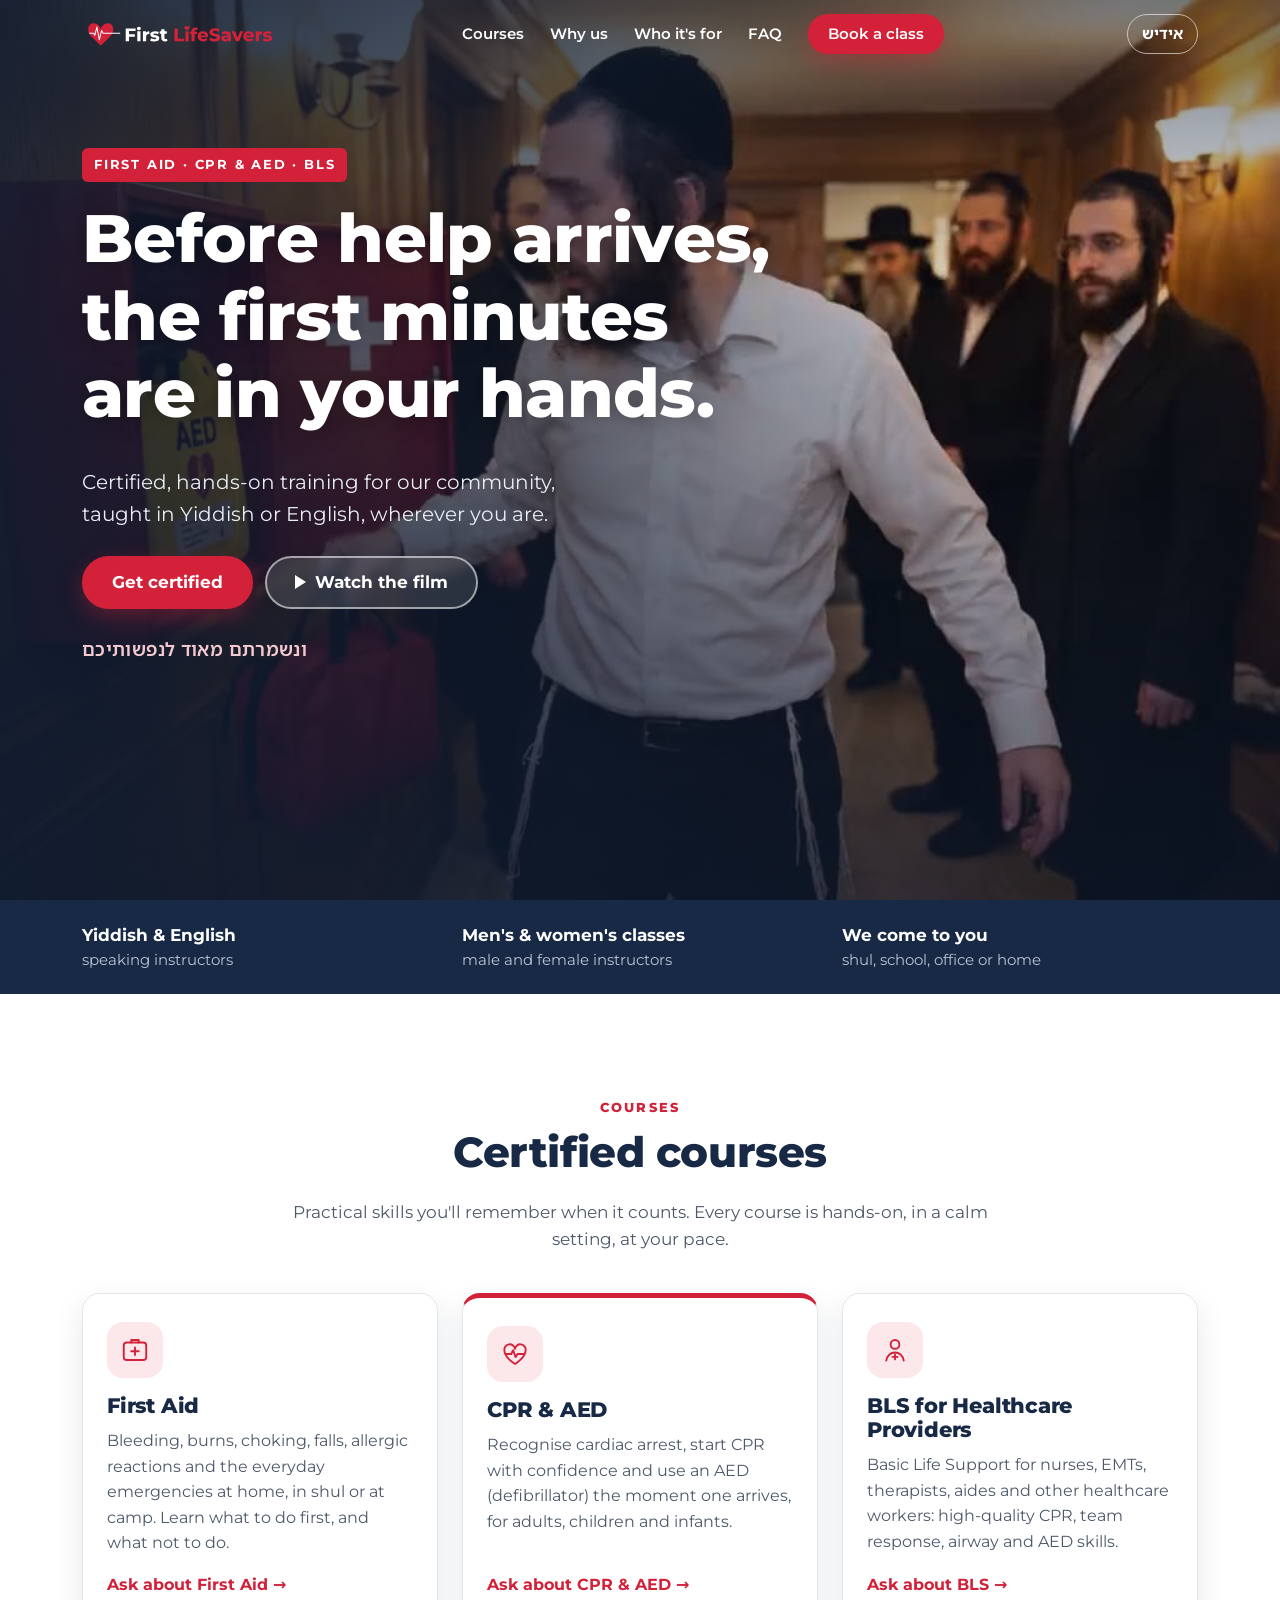
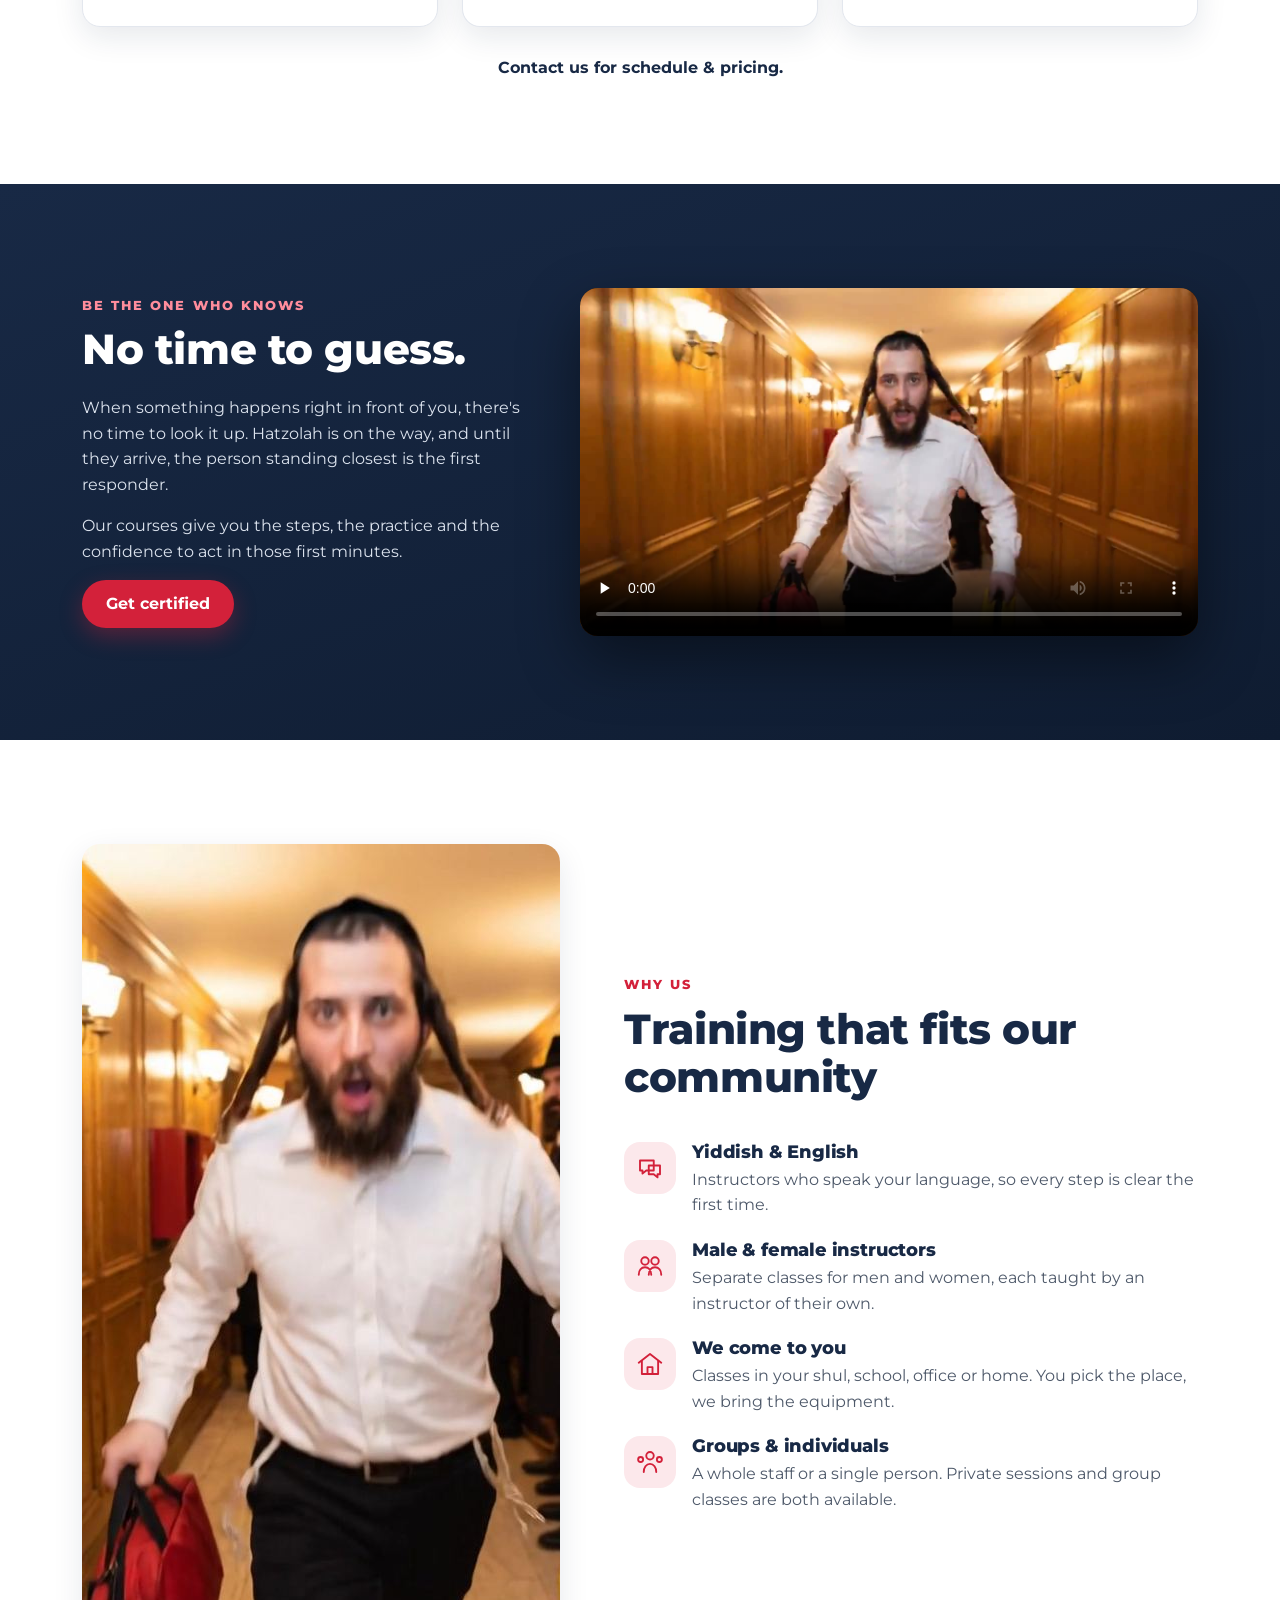
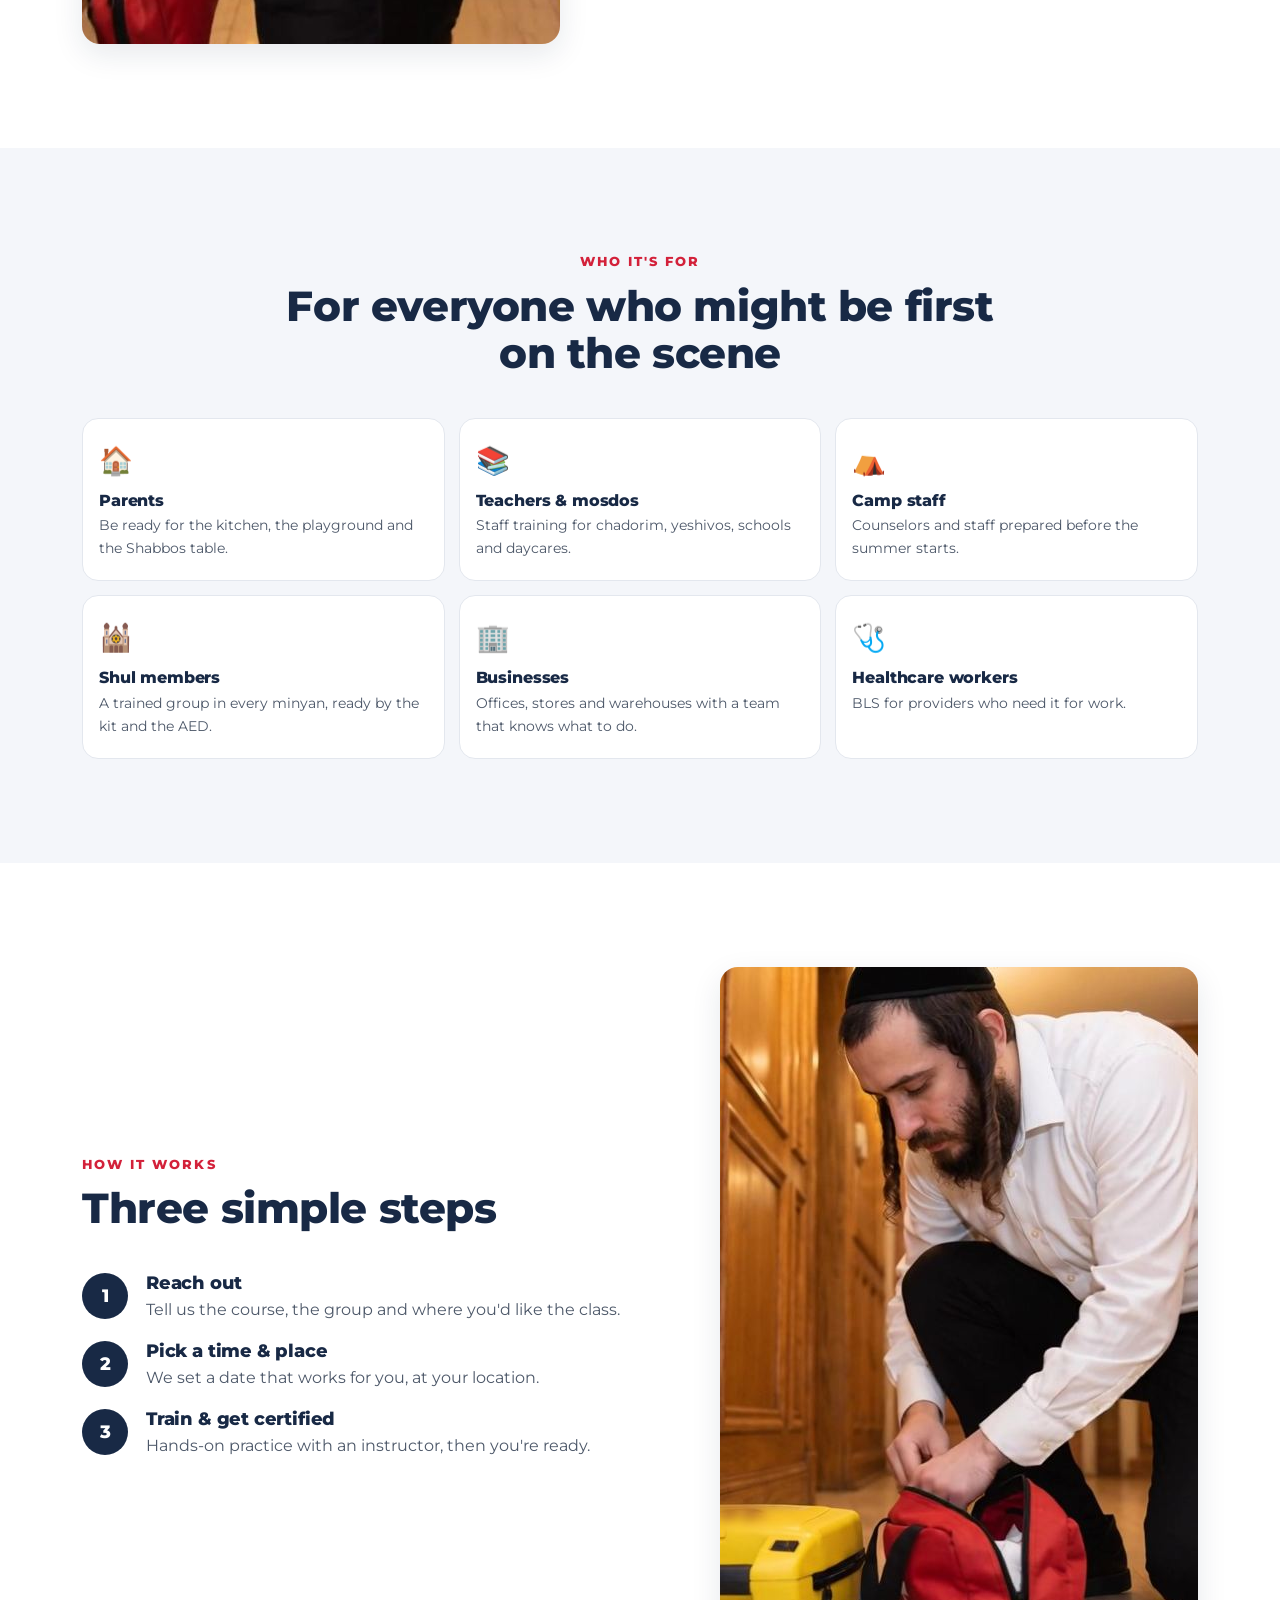
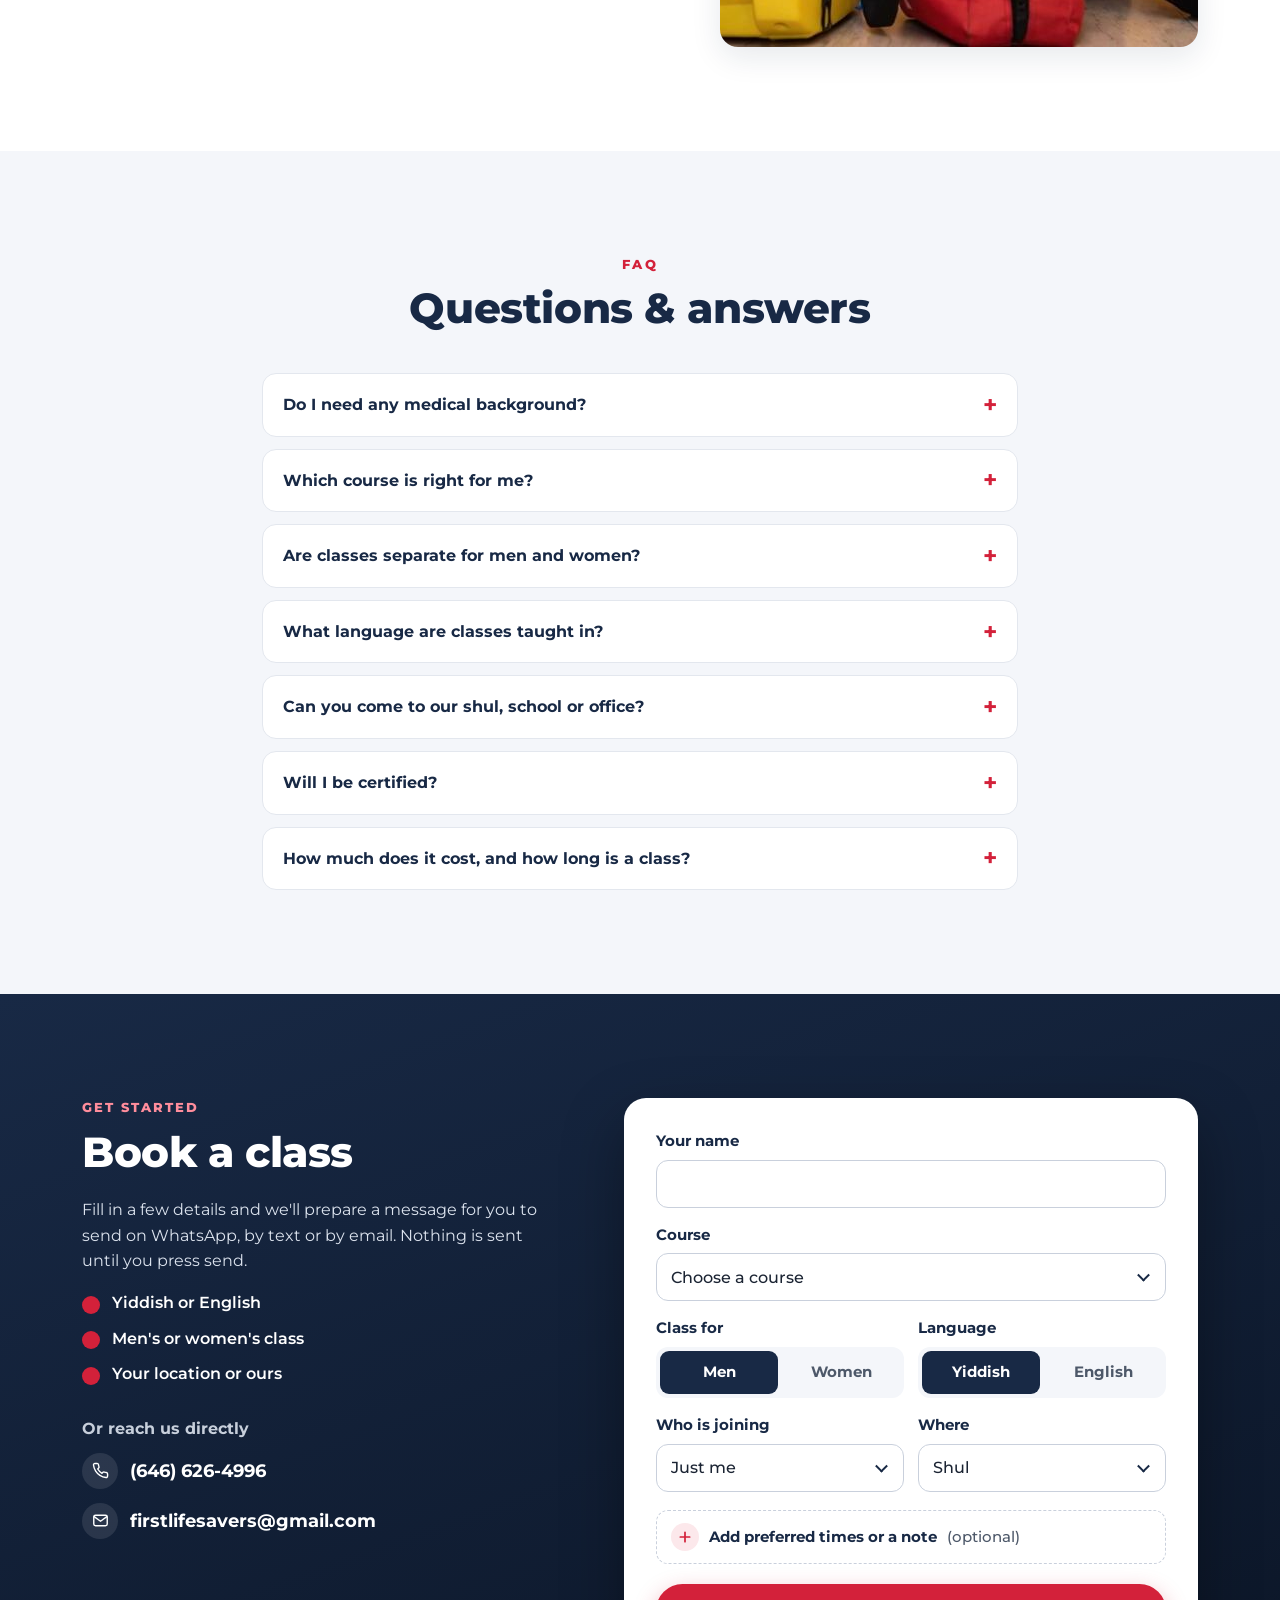
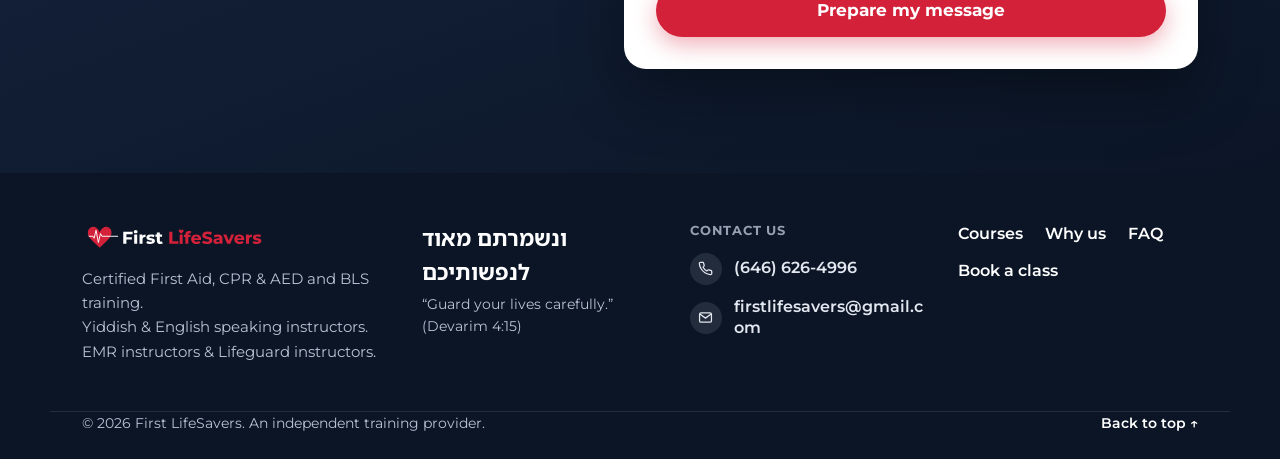
==== commit 869a416b: "Update Open Graph image meta tag" ====
--- a/index.html
+++ b/index.html
@@ -8,7 +8,7 @@
 <meta name="theme-color" content="#182945">
 <meta property="og:title" content="First LifeSavers | First Aid, CPR &amp; BLS Training">
 <meta property="og:description" content="Before help arrives, the first minutes are in your hands. Certified courses in Yiddish and English.">
-<meta property="og:image" content="assets/og.jpg">
+<meta property="og:image" content="og.jpg">
 <meta property="og:type" content="website">
 <link rel="icon" href="assets/favicon.svg" type="image/svg+xml">
 <link rel="preload" href="assets/fonts/montserrat-latin.woff2" as="font" type="font/woff2" crossorigin>
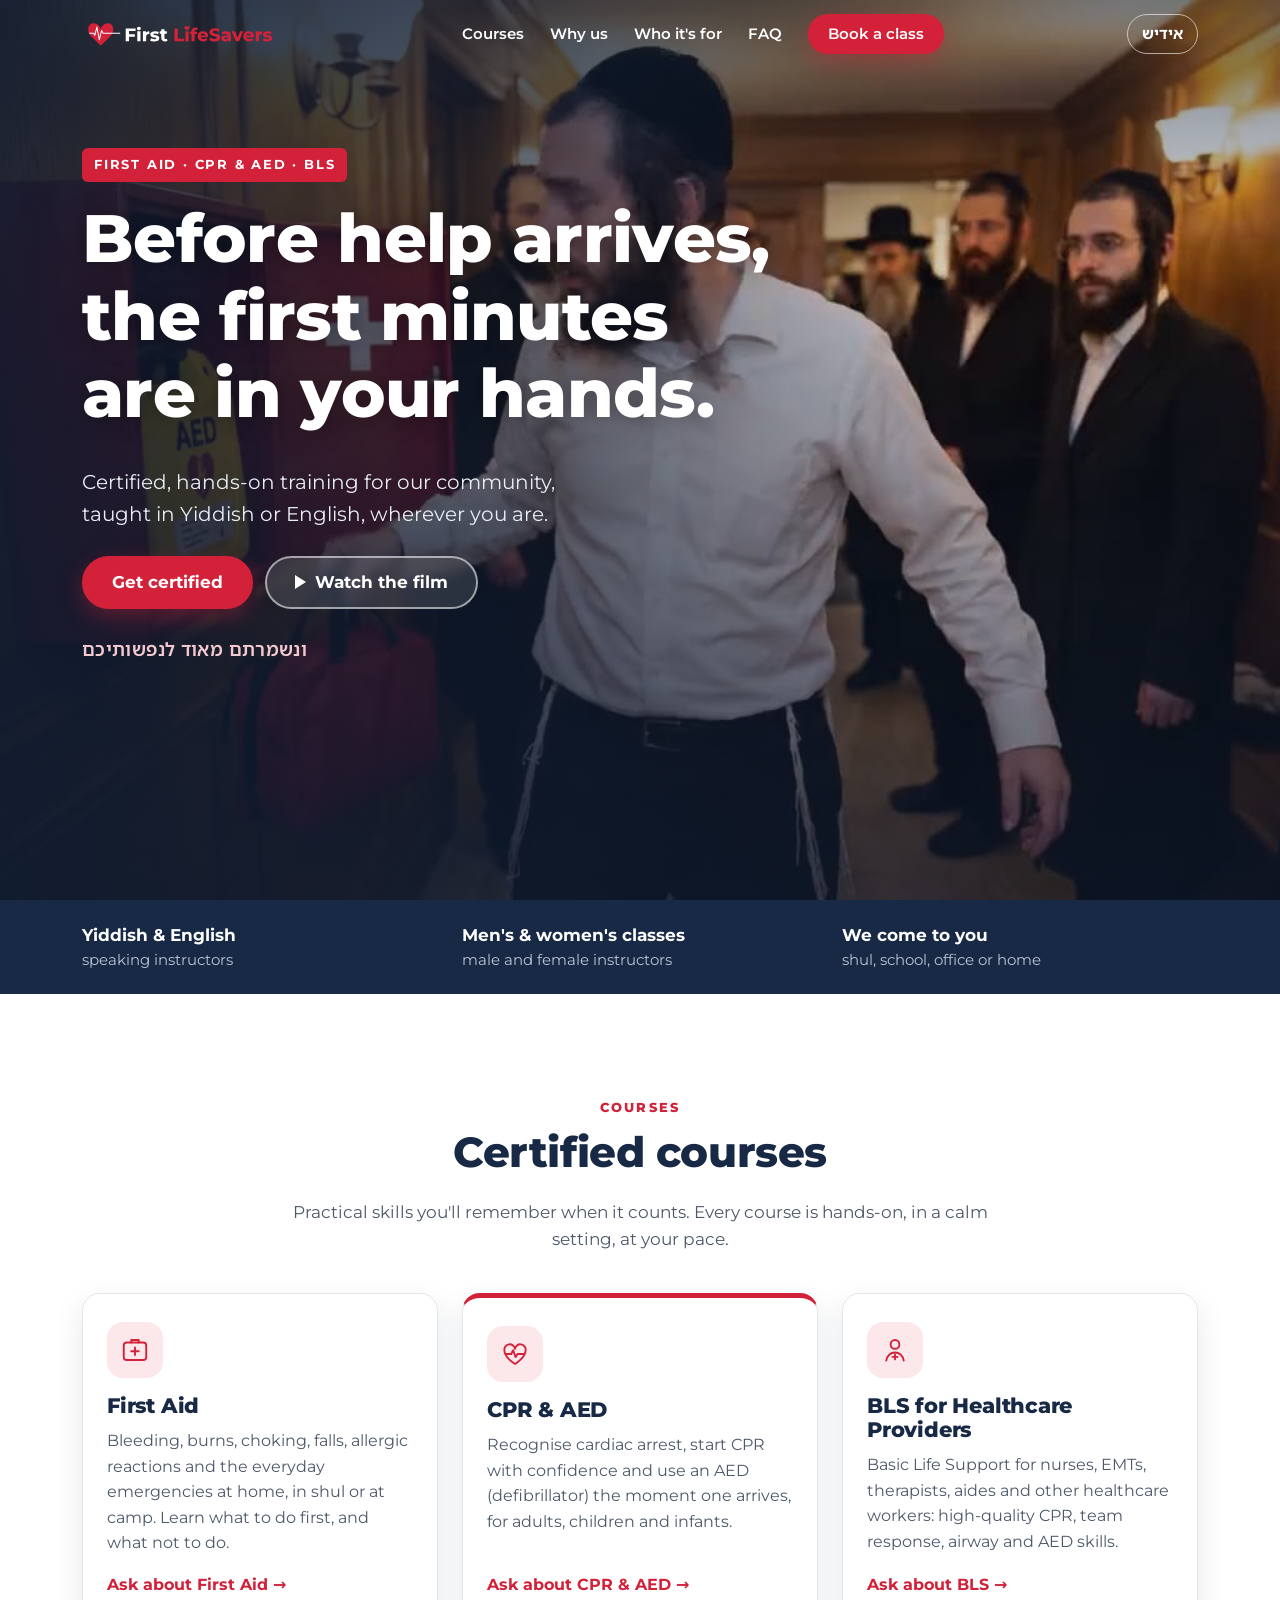
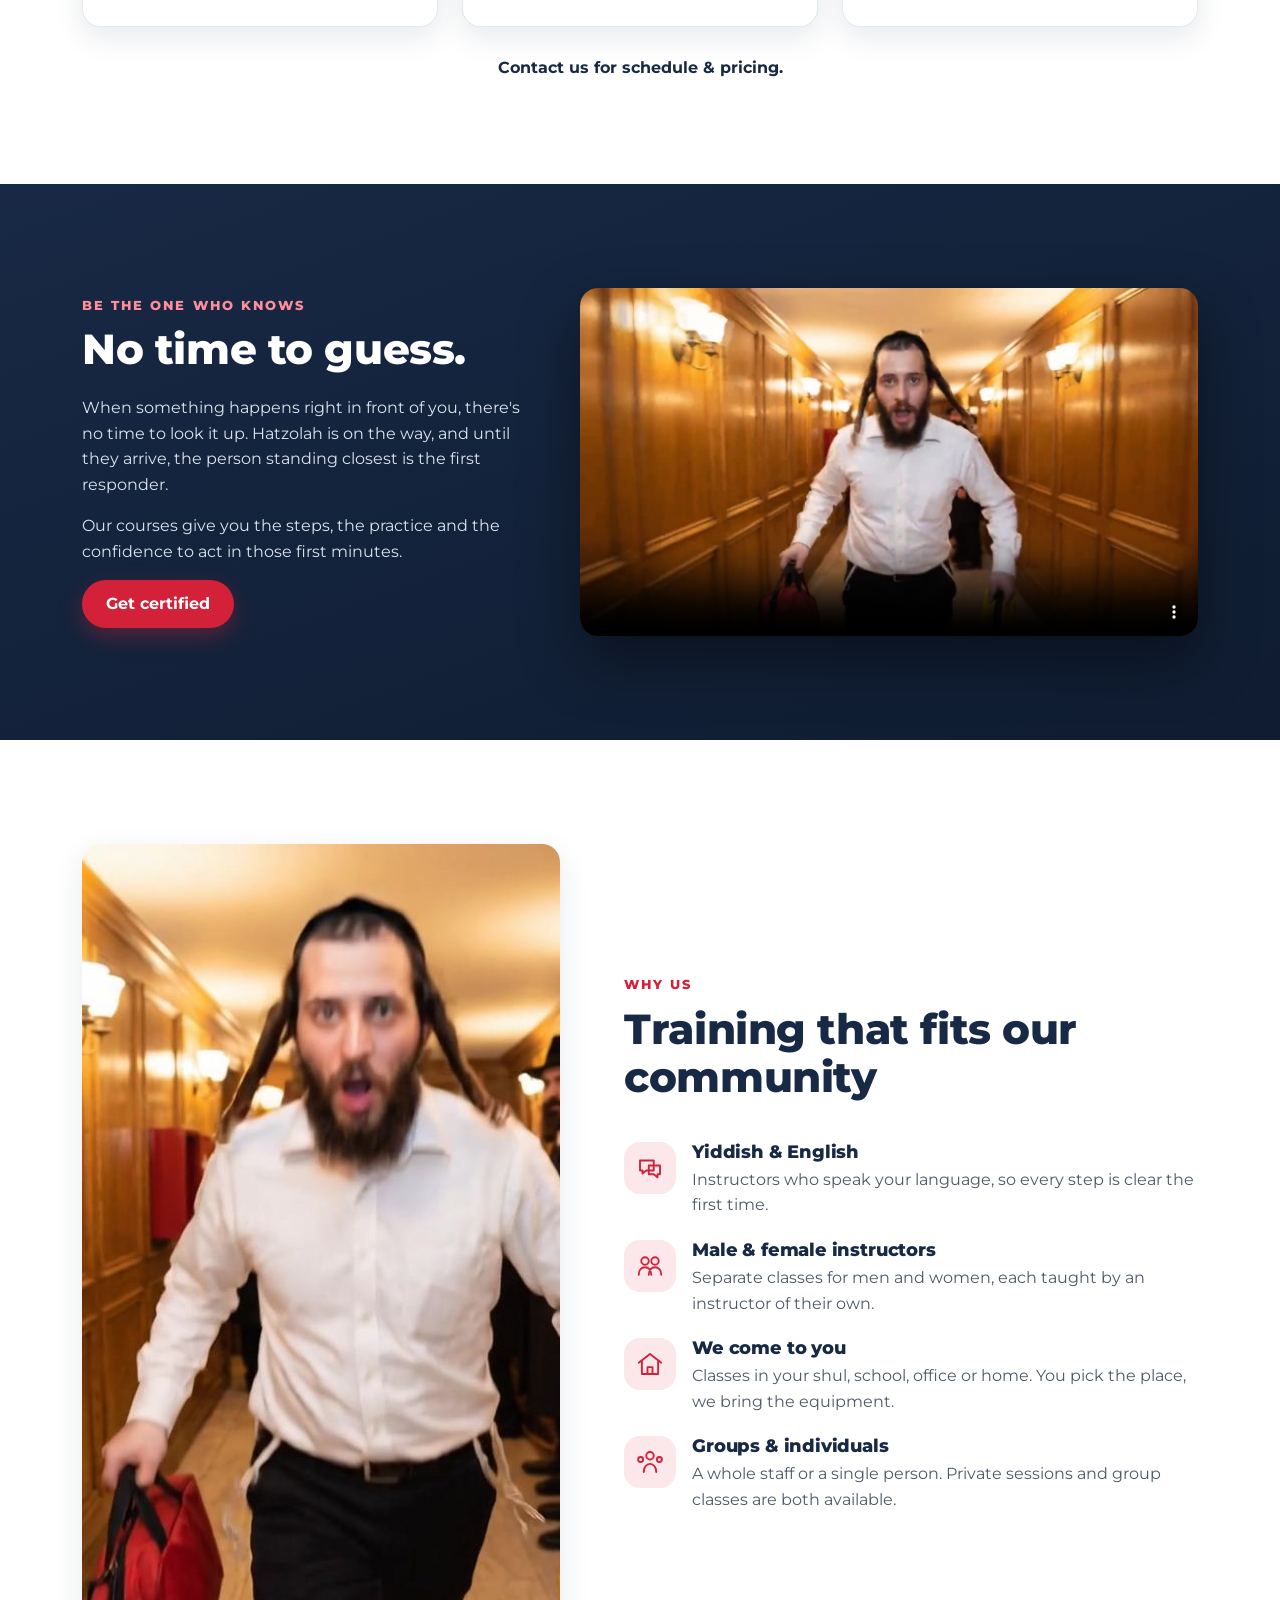
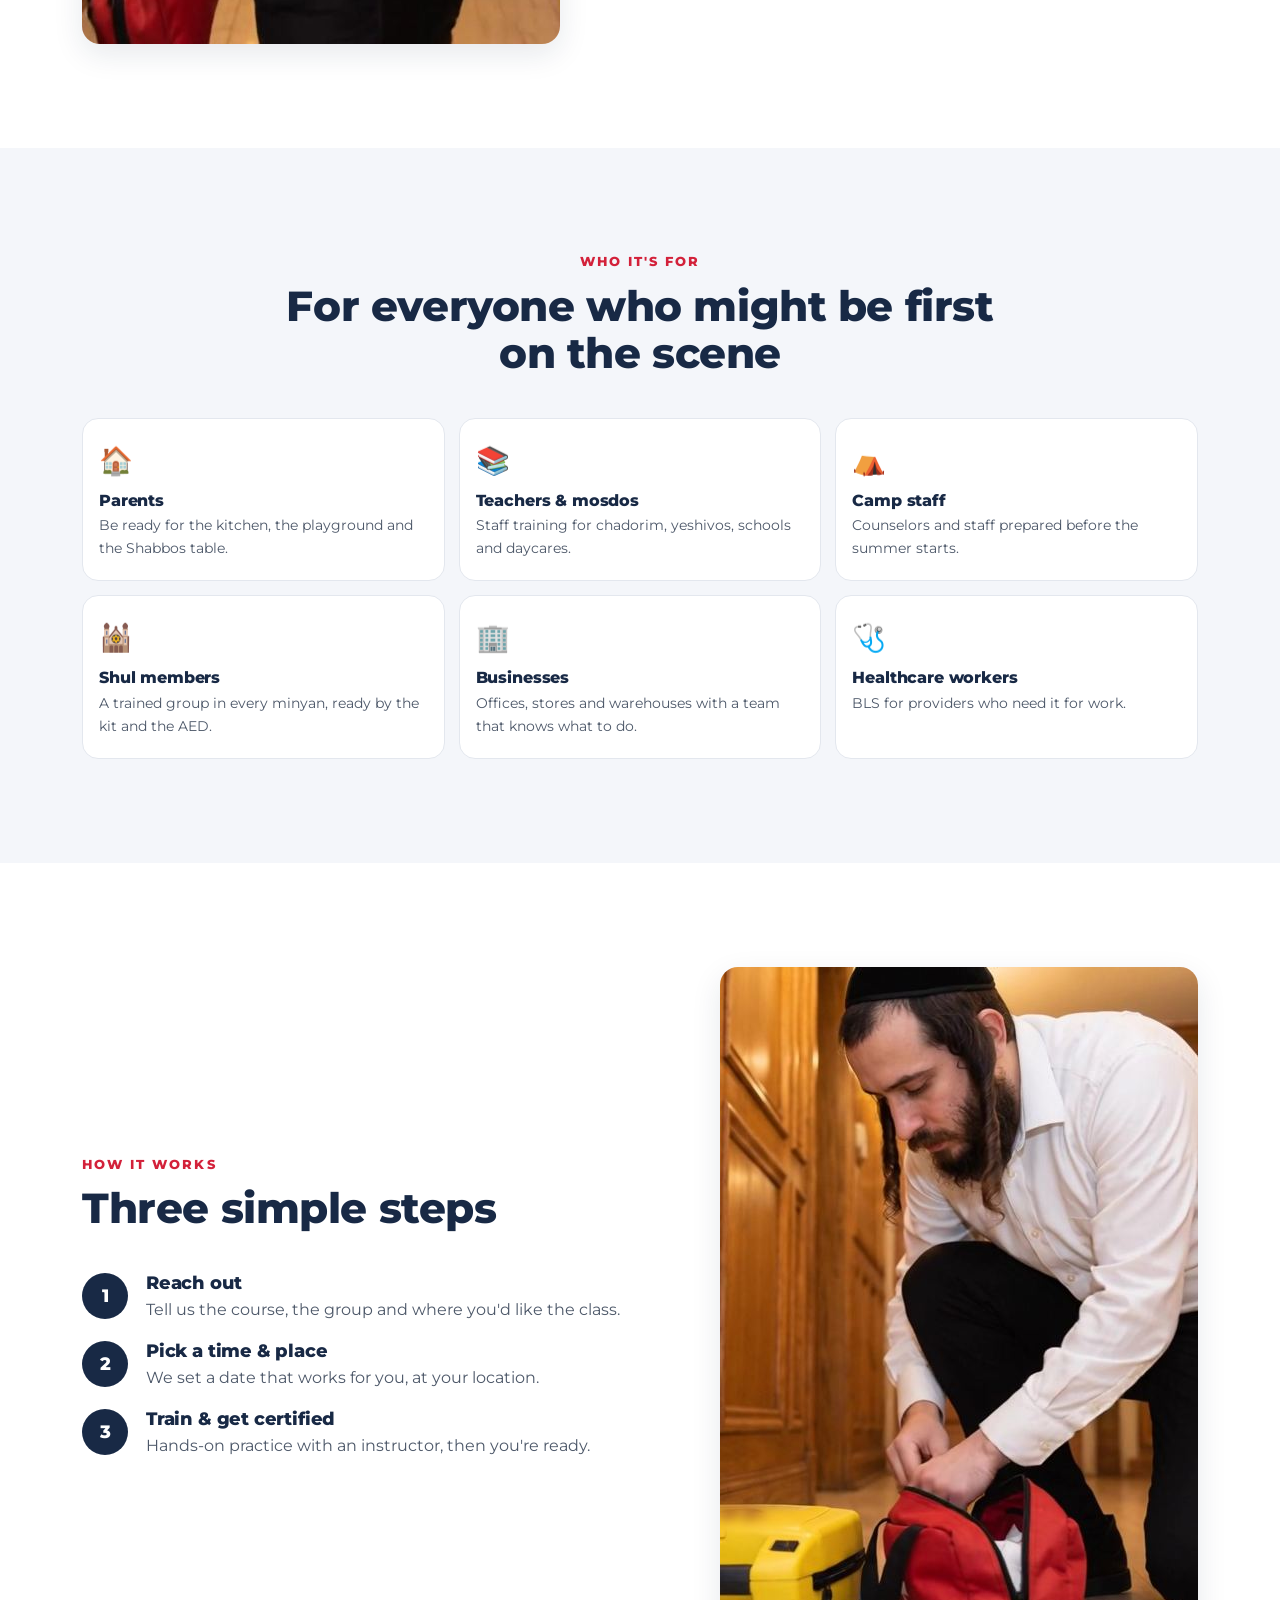
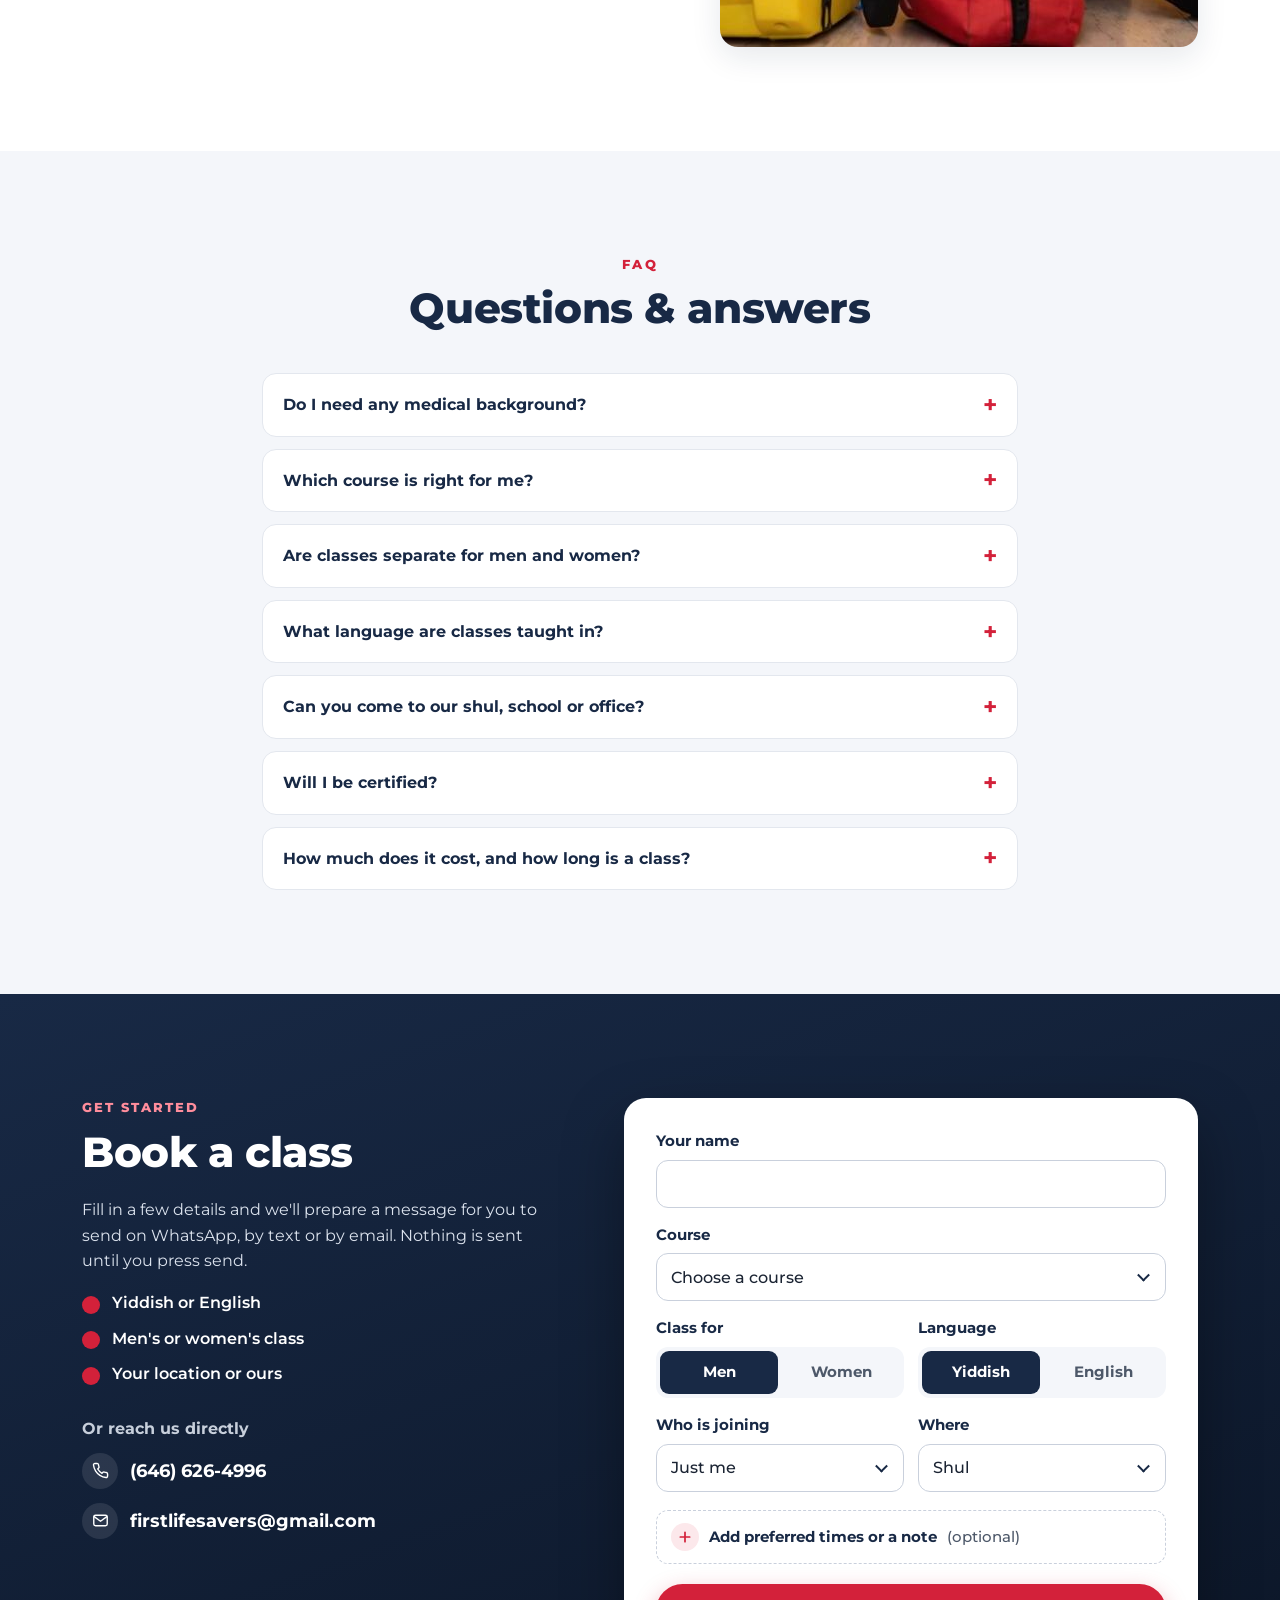
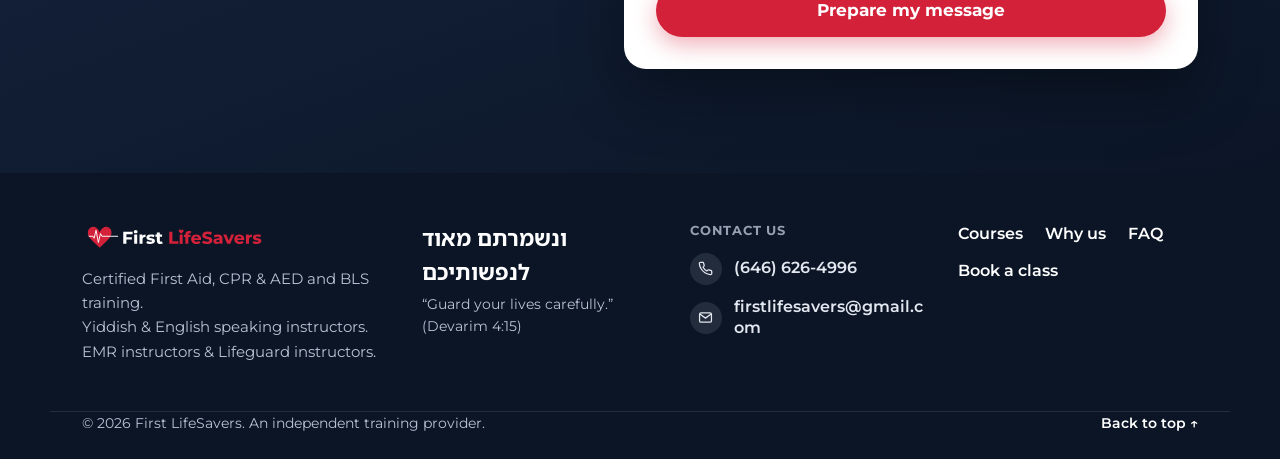
==== commit fc776607: "Update Open Graph image URL in index.html" ====
--- a/index.html
+++ b/index.html
@@ -8,7 +8,7 @@
 <meta name="theme-color" content="#182945">
 <meta property="og:title" content="First LifeSavers | First Aid, CPR &amp; BLS Training">
 <meta property="og:description" content="Before help arrives, the first minutes are in your hands. Certified courses in Yiddish and English.">
-<meta property="og:image" content="og.jpg">
+<meta property="og:image" content="https://firstlifesavers.com/og.jpg">
 <meta property="og:type" content="website">
 <link rel="icon" href="assets/favicon.svg" type="image/svg+xml">
 <link rel="preload" href="assets/fonts/montserrat-latin.woff2" as="font" type="font/woff2" crossorigin>
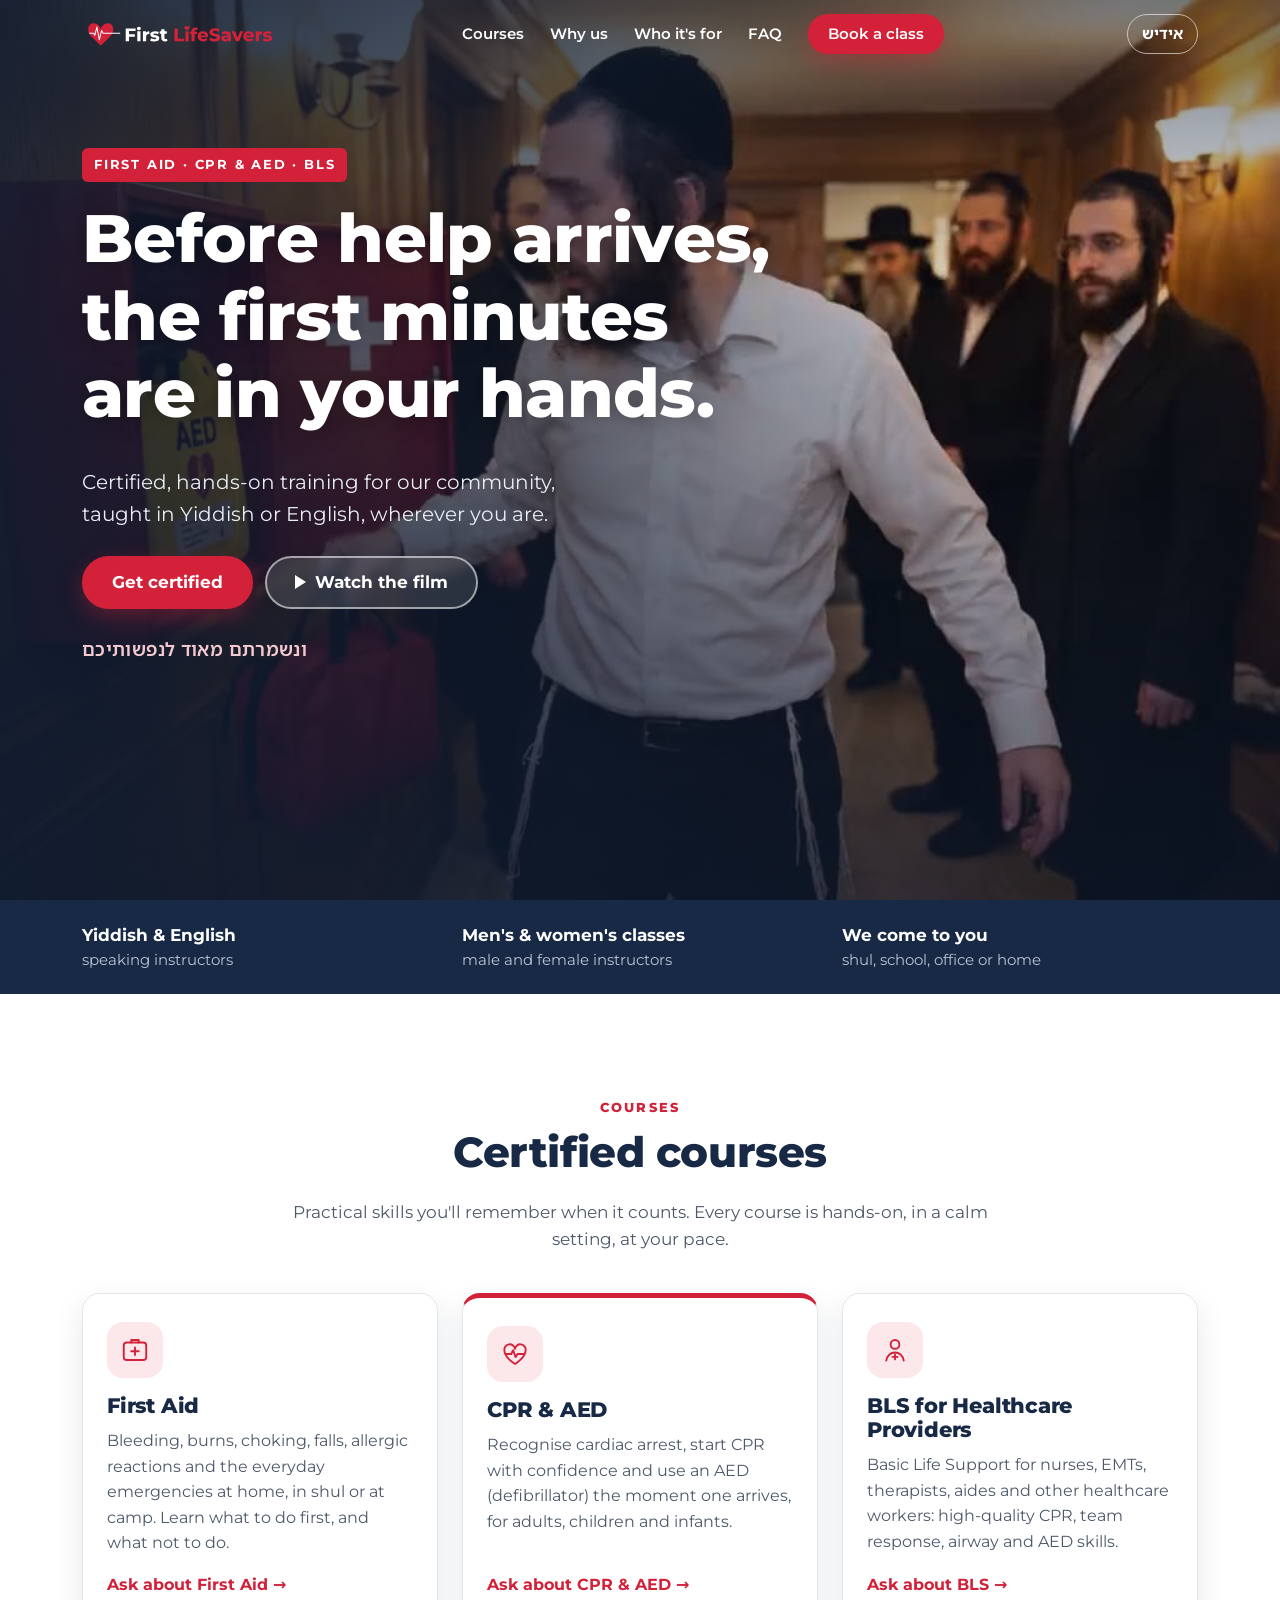
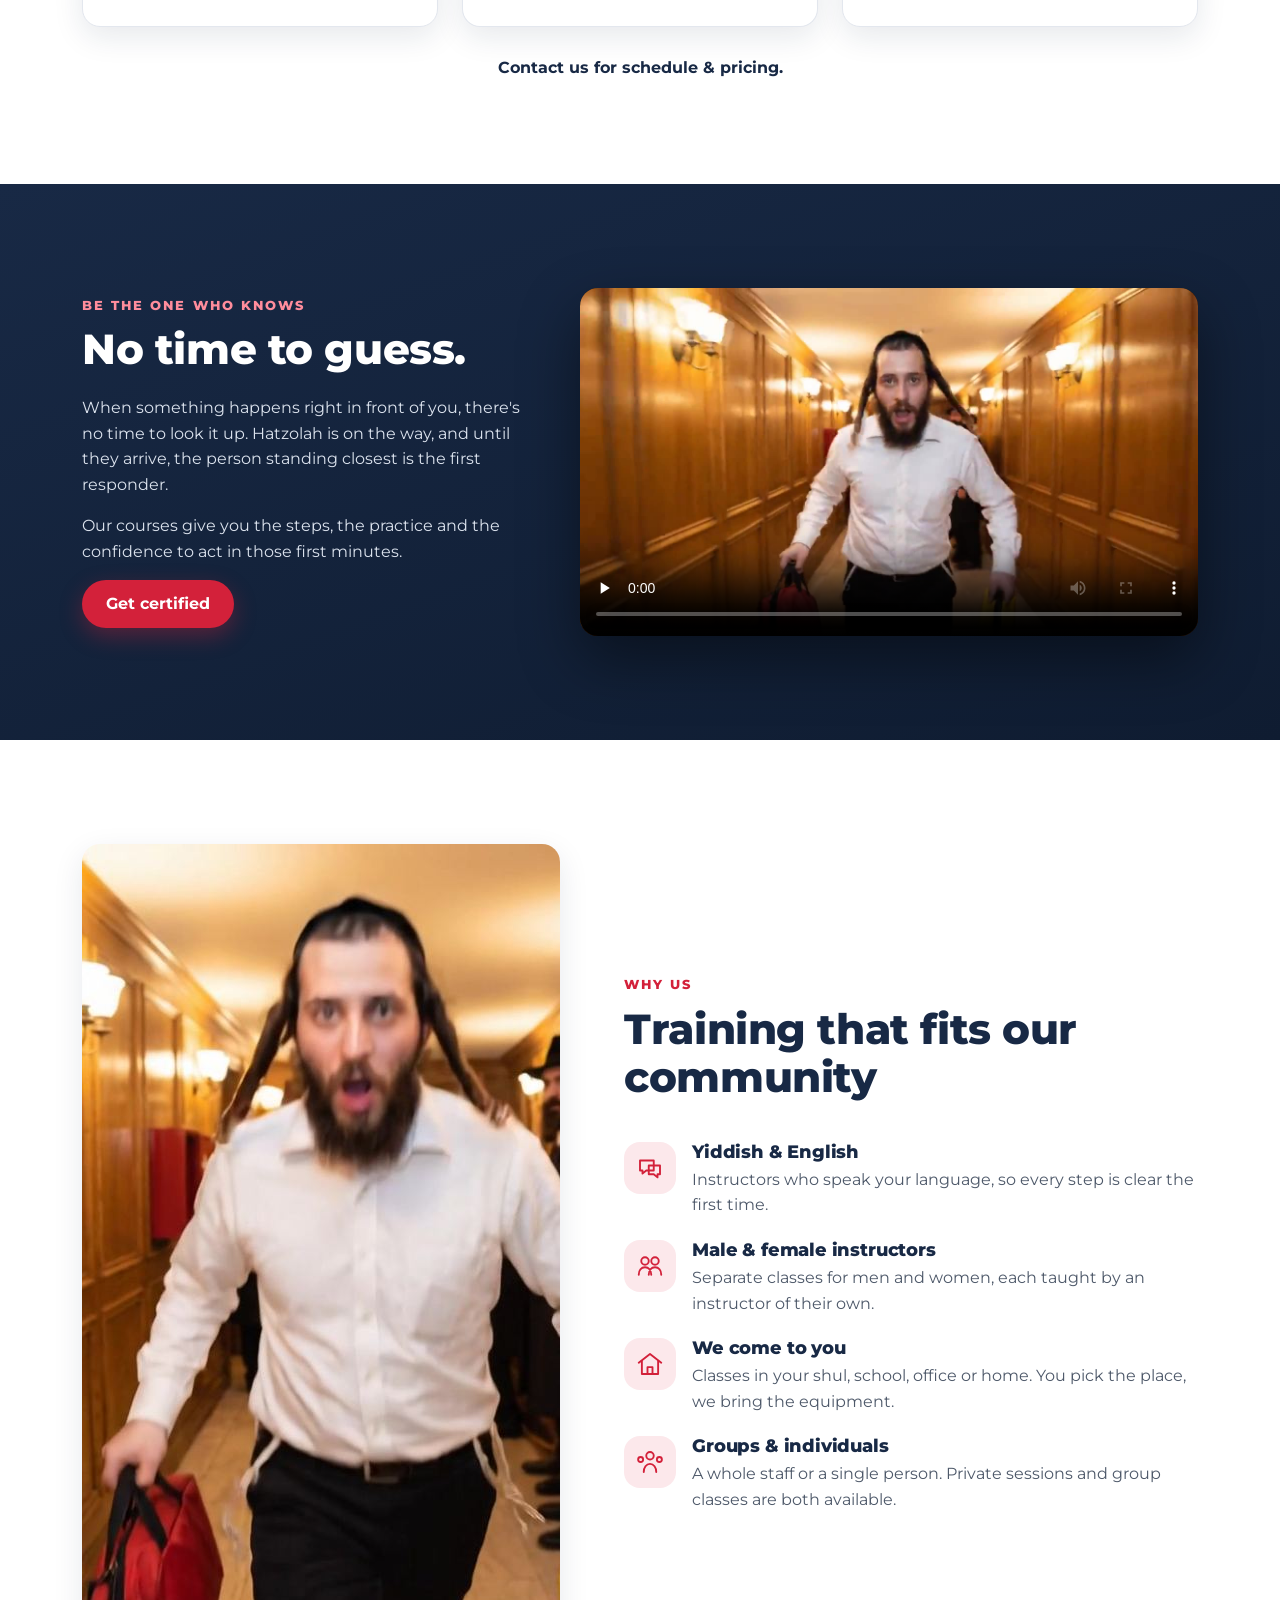
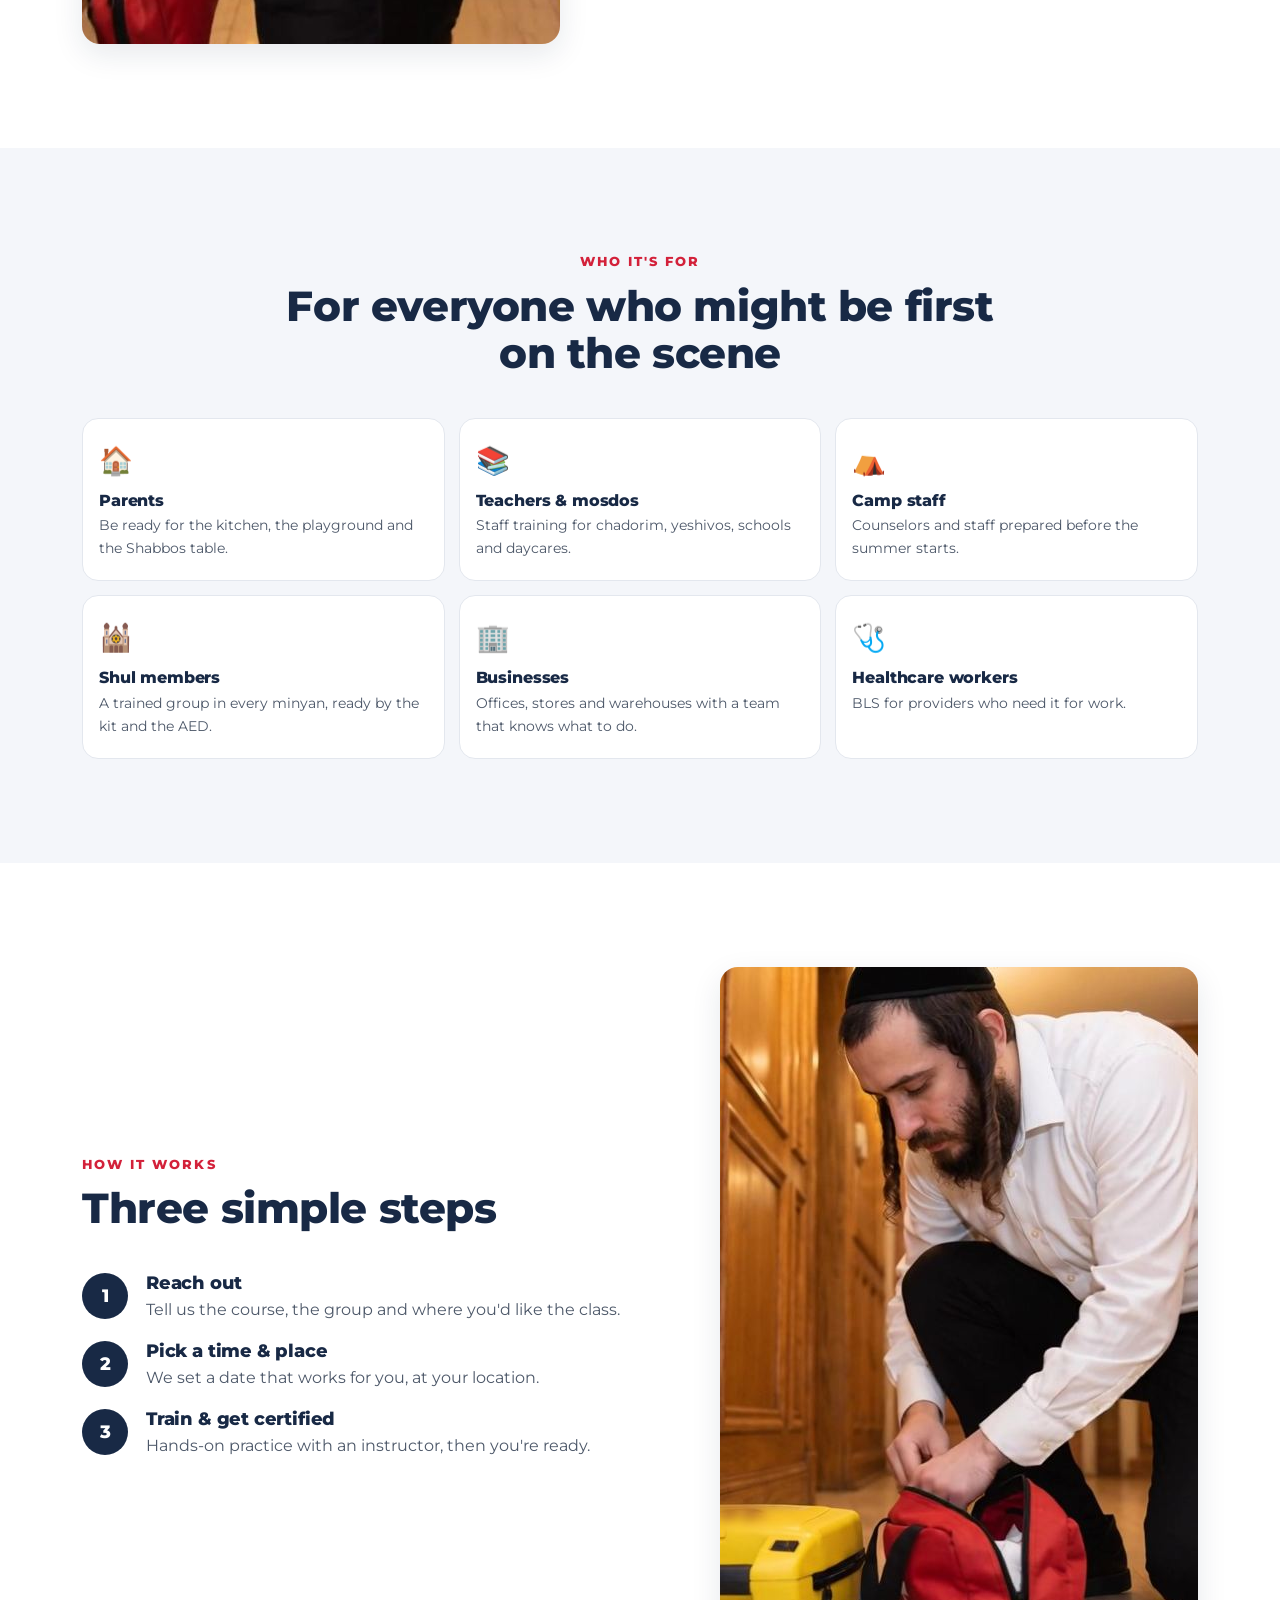
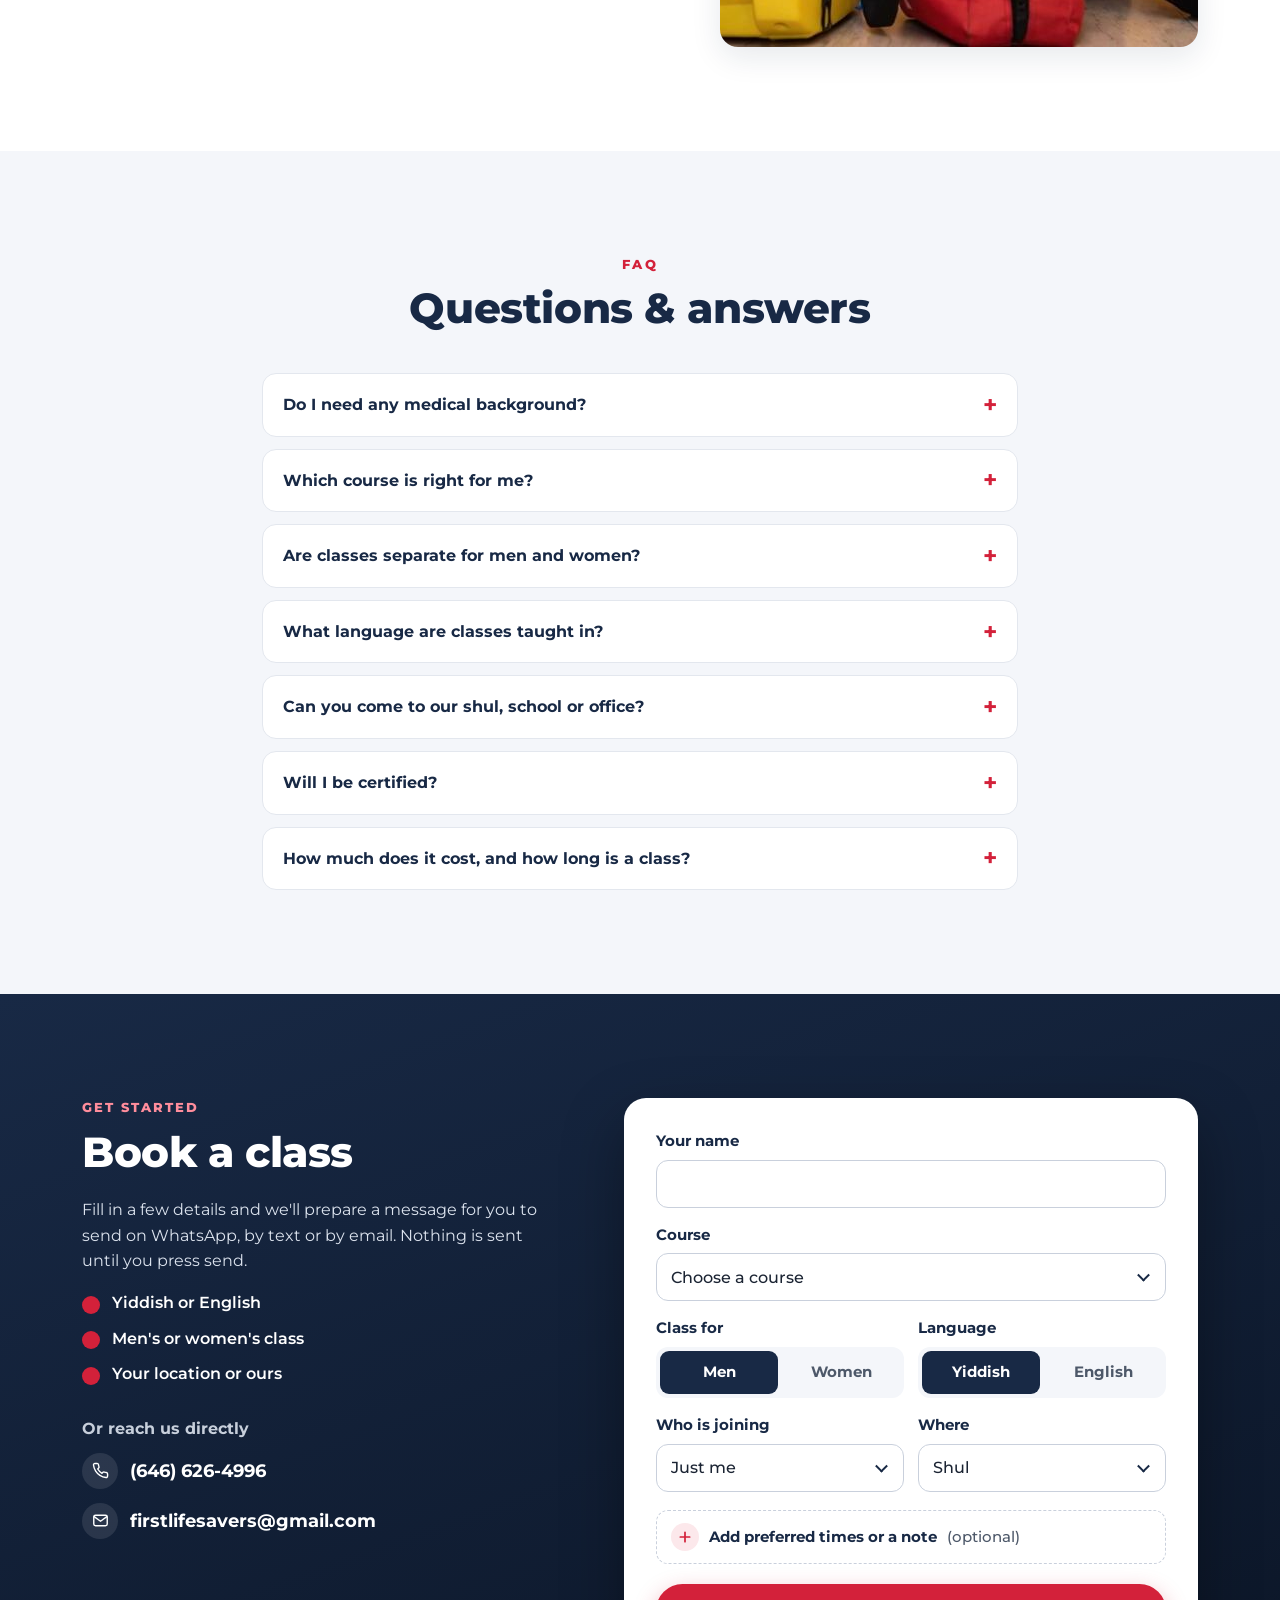
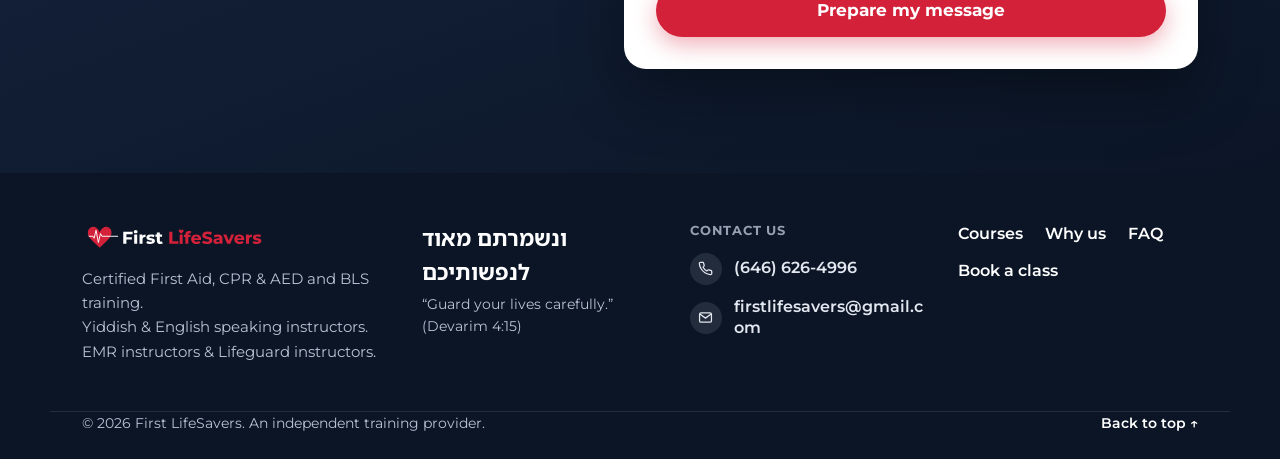
==== commit 78a11a3b: "Update Open Graph image URL in index.html" ====
--- a/index.html
+++ b/index.html
@@ -9,6 +9,7 @@
 <meta property="og:title" content="First LifeSavers | First Aid, CPR &amp; BLS Training">
 <meta property="og:description" content="Before help arrives, the first minutes are in your hands. Certified courses in Yiddish and English.">
 <meta property="og:image" content="https://firstlifesavers.com/og.jpg">
+<meta property="og:url" content="https://firstlifesavers.com/">
 <meta property="og:type" content="website">
 <link rel="icon" href="assets/favicon.svg" type="image/svg+xml">
 <link rel="preload" href="assets/fonts/montserrat-latin.woff2" as="font" type="font/woff2" crossorigin>
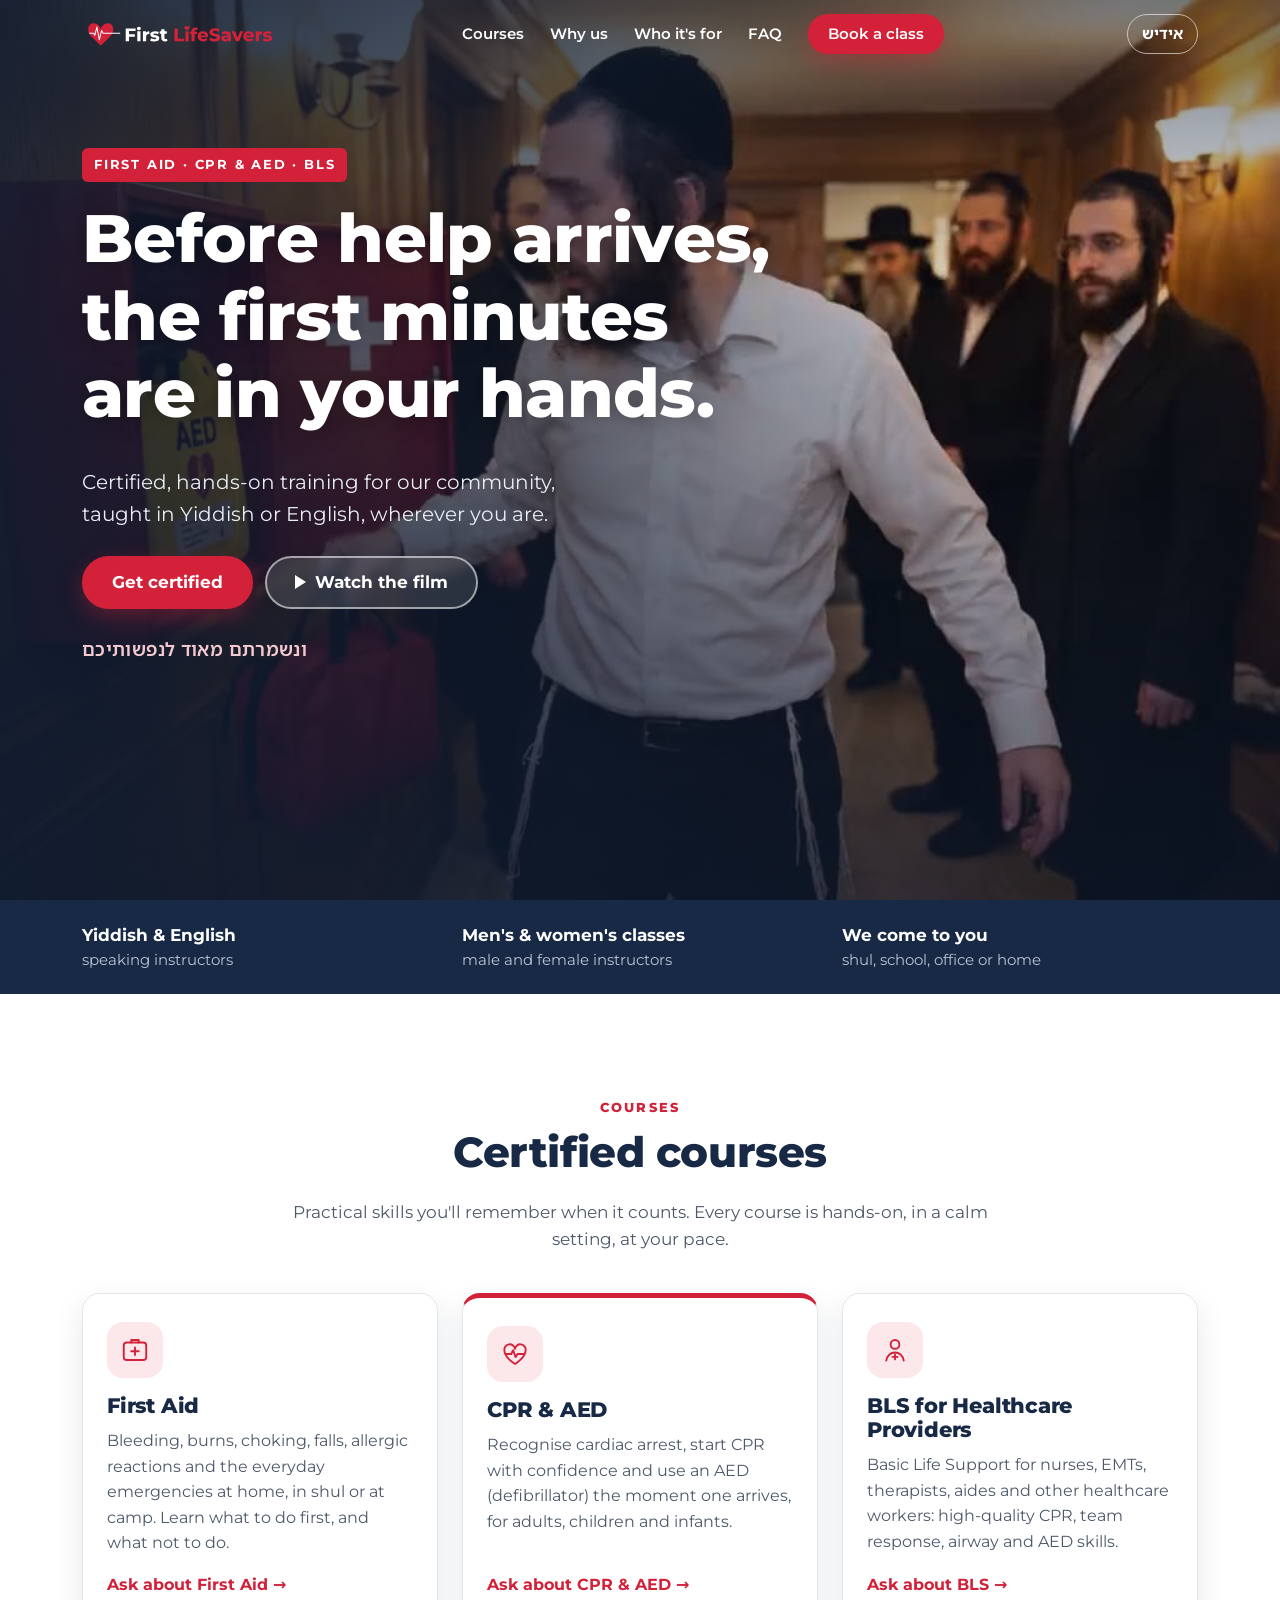
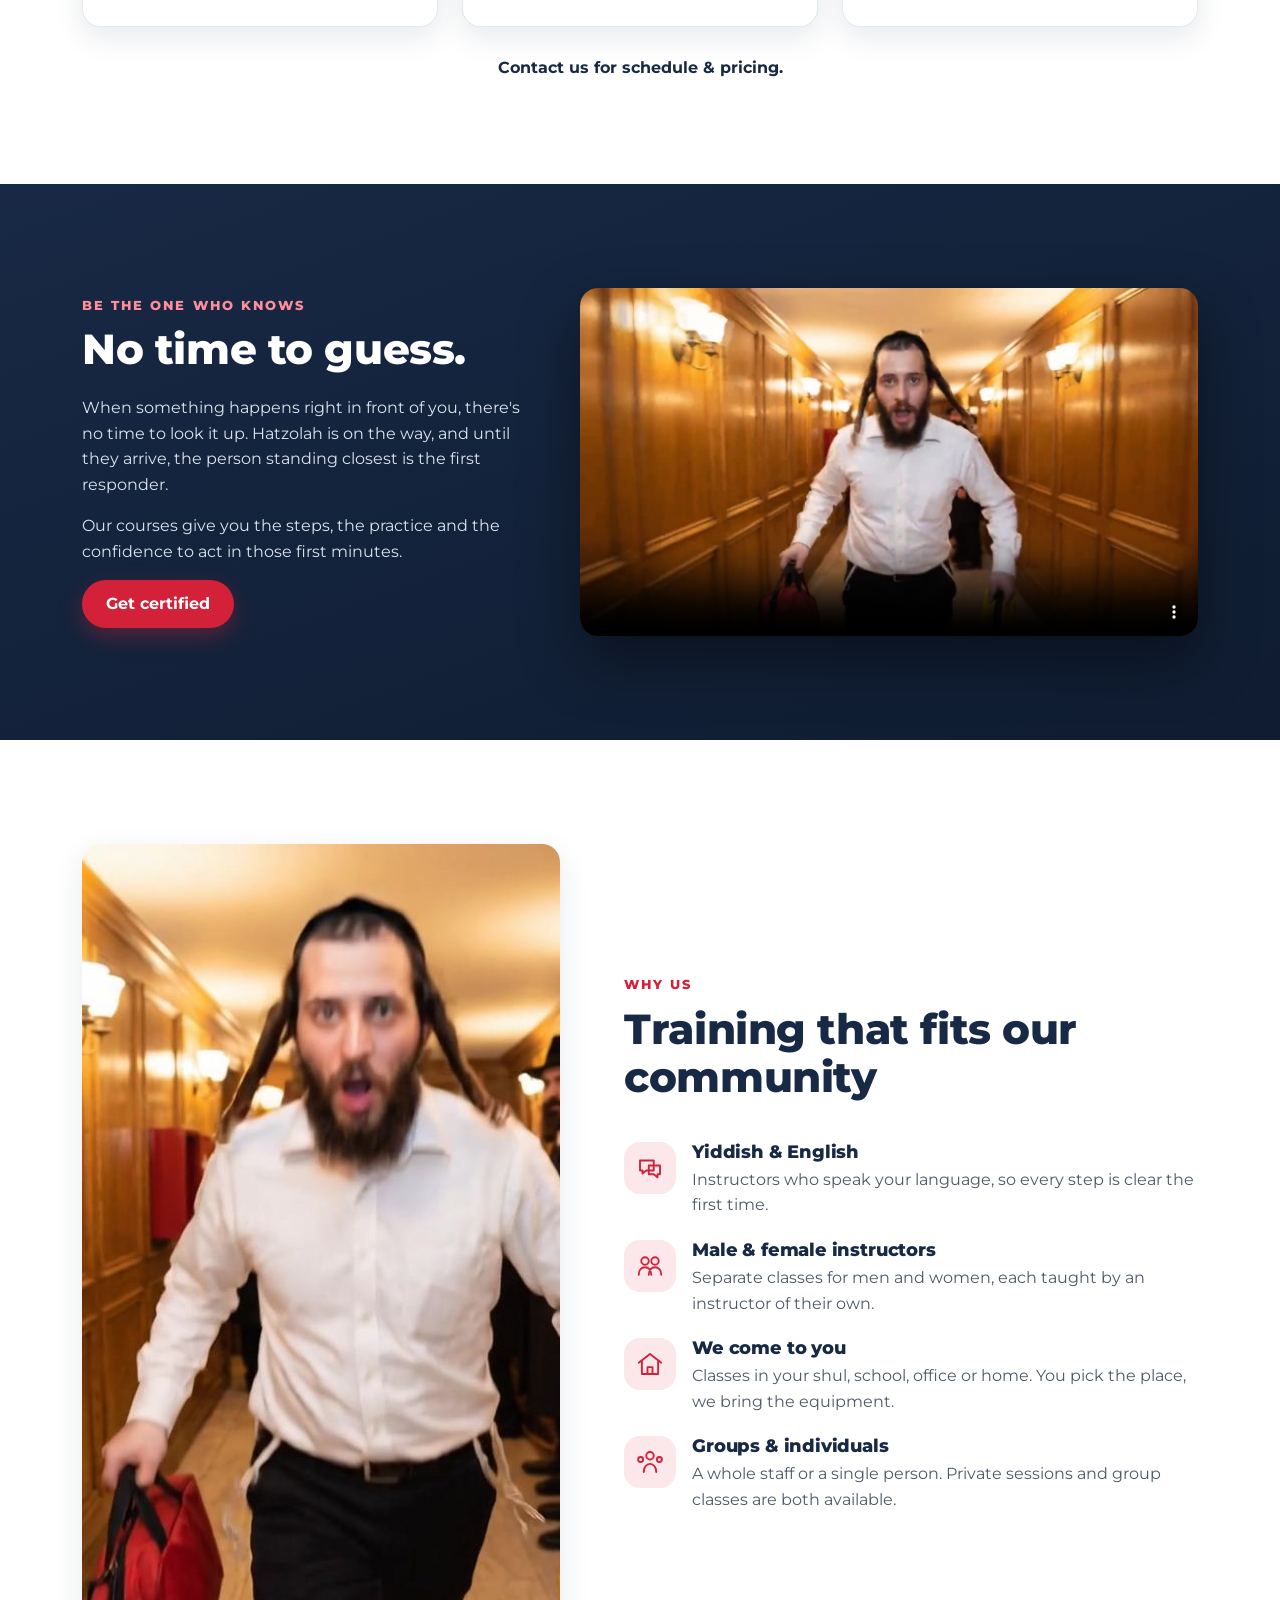
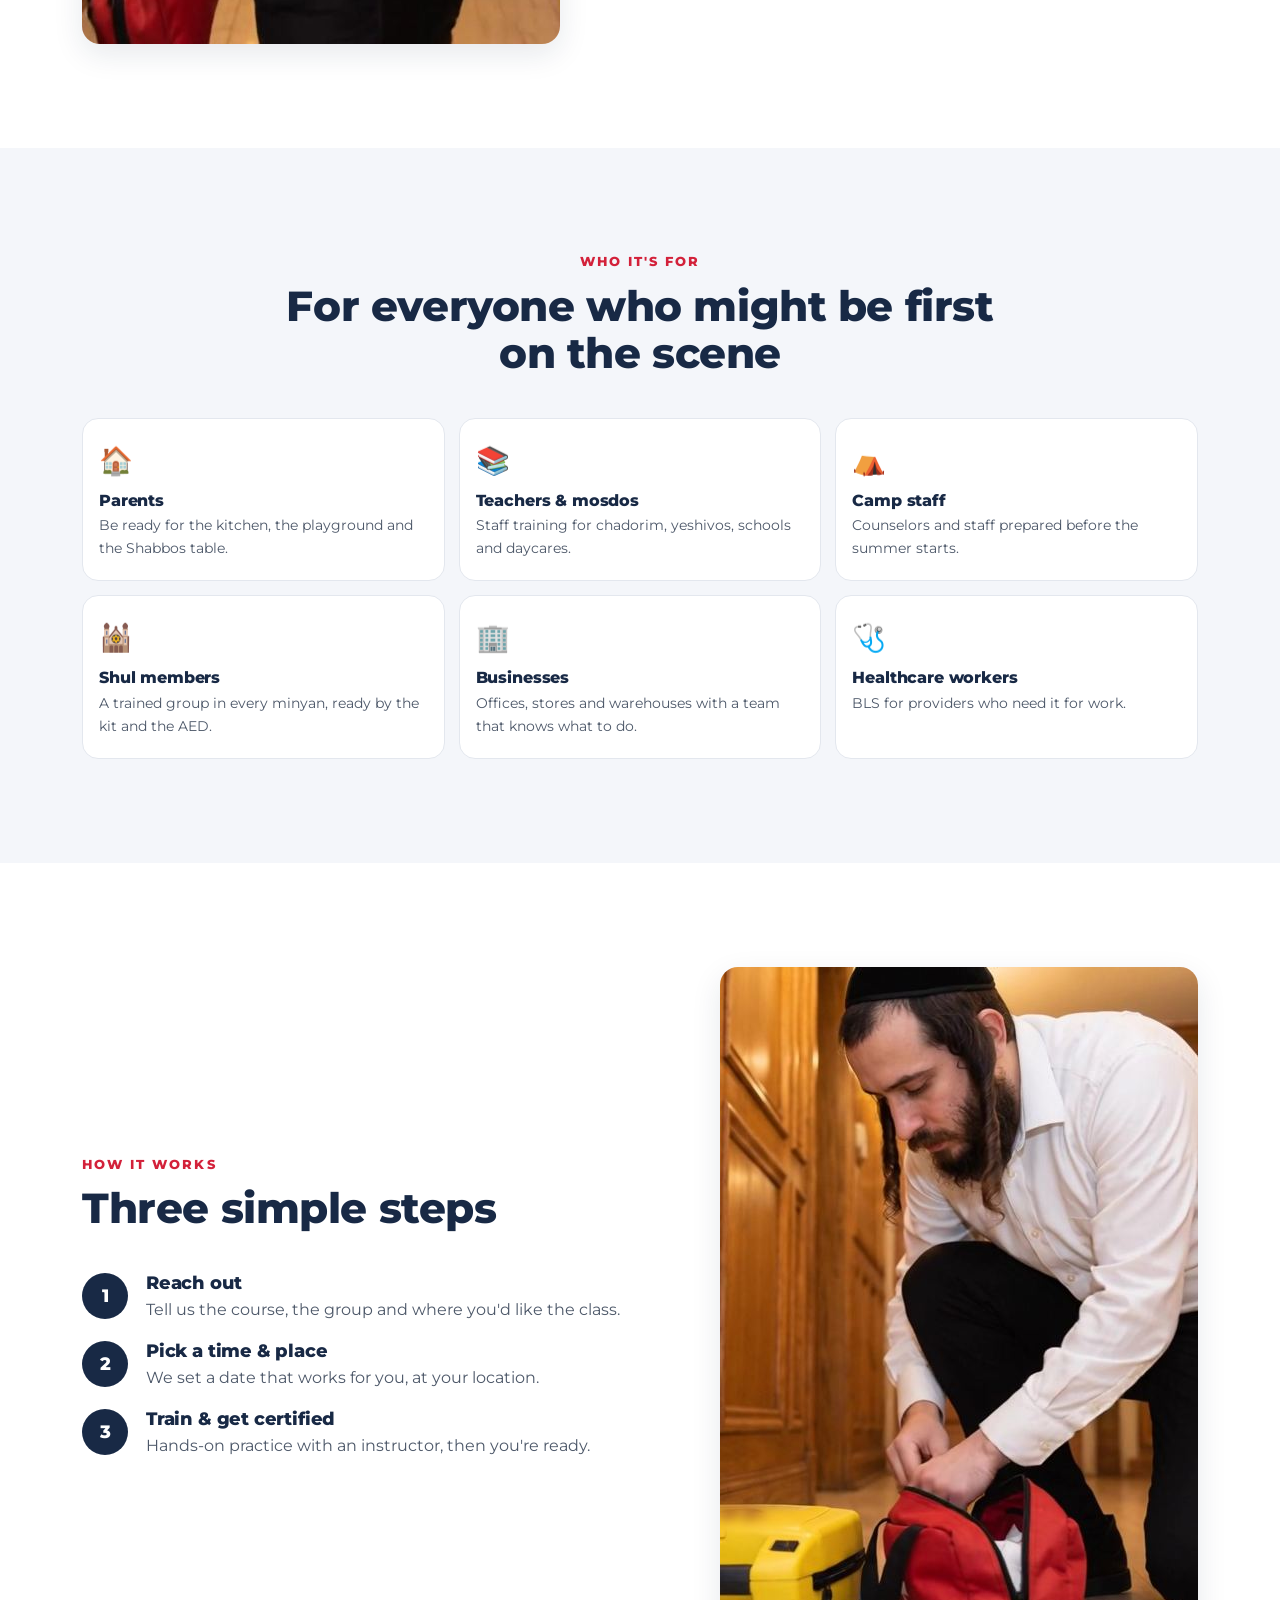
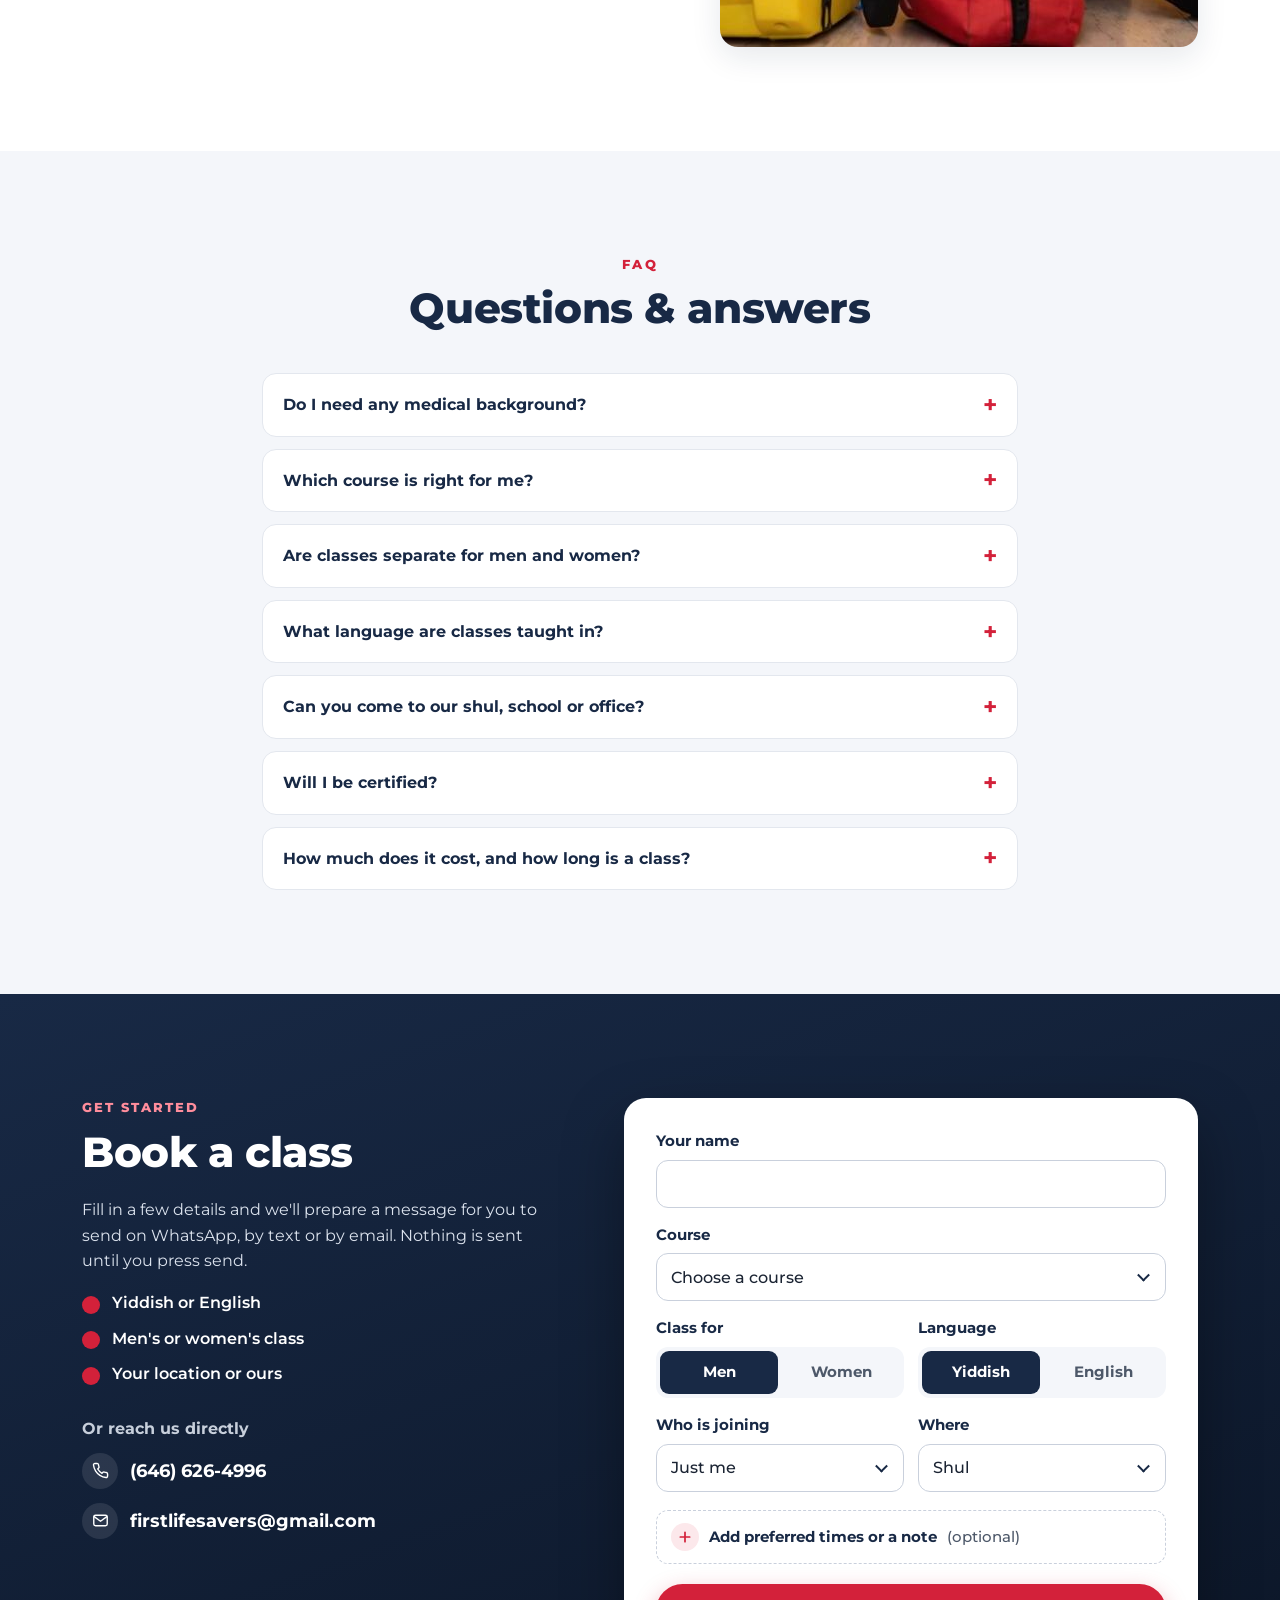
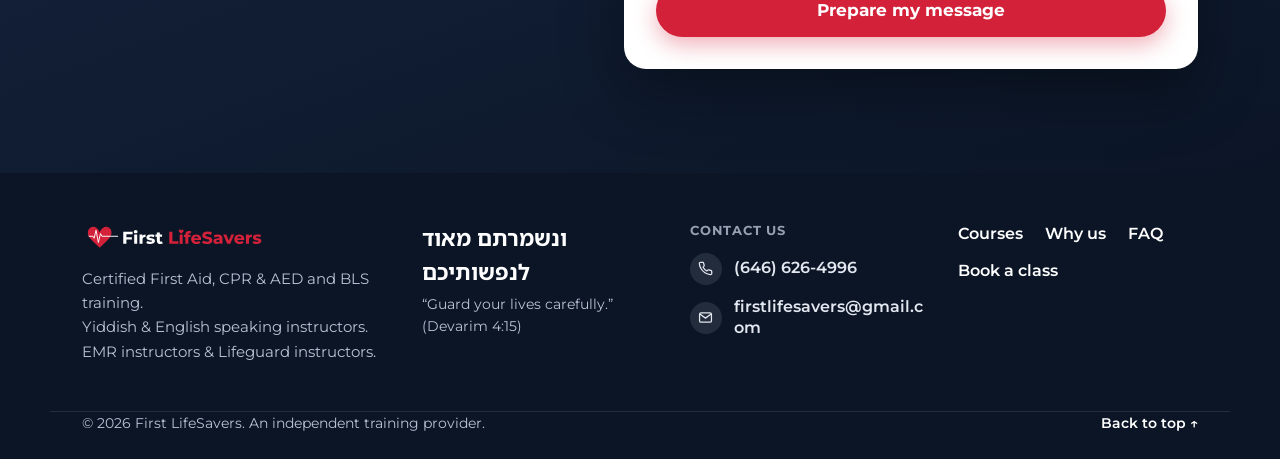
==== commit 1468ff09: "Fix og:image URL in index.html" ====
--- a/index.html
+++ b/index.html
@@ -8,7 +8,7 @@
 <meta name="theme-color" content="#182945">
 <meta property="og:title" content="First LifeSavers | First Aid, CPR &amp; BLS Training">
 <meta property="og:description" content="Before help arrives, the first minutes are in your hands. Certified courses in Yiddish and English.">
-<meta property="og:image" content="https://firstlifesavers.com/og.jpg">
+<meta property="og:image" content="https://firstlifesavers.com/assest/og.jpg">
 <meta property="og:url" content="https://firstlifesavers.com/">
 <meta property="og:type" content="website">
 <link rel="icon" href="assets/favicon.svg" type="image/svg+xml">
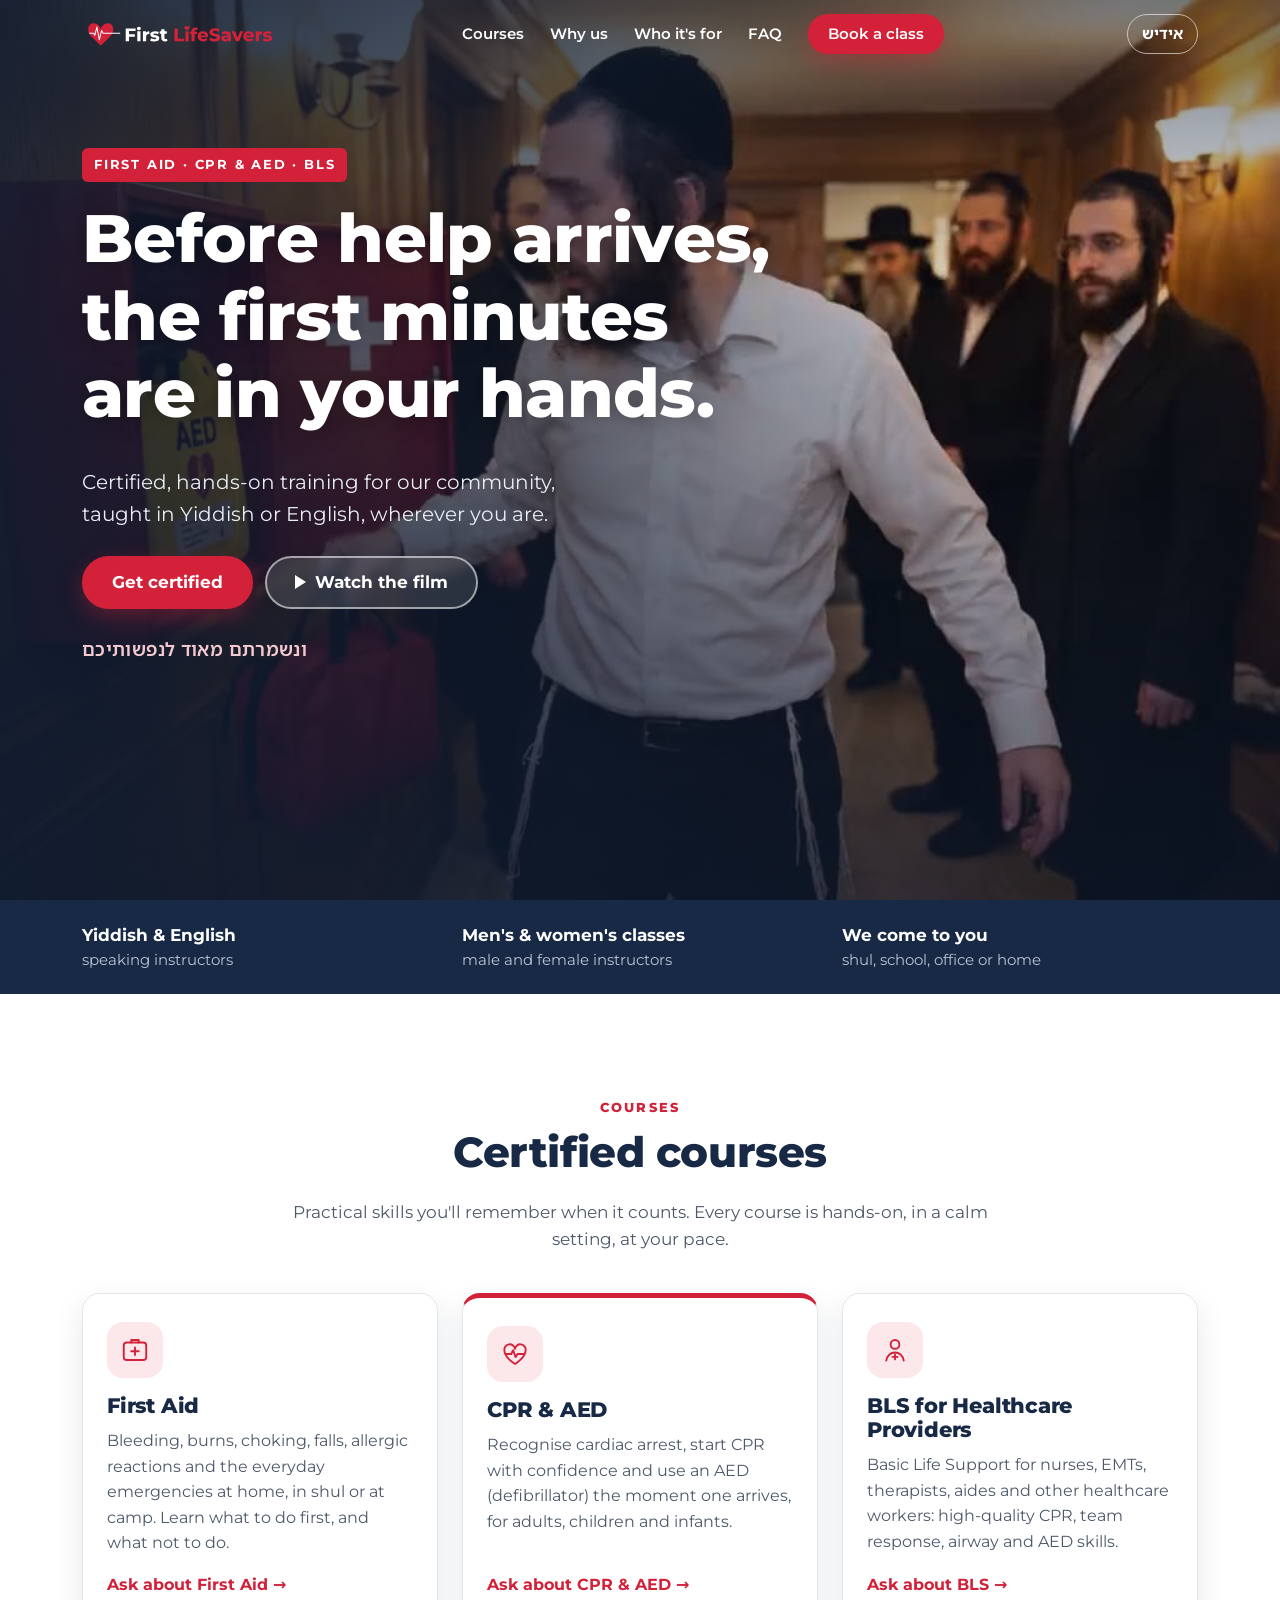
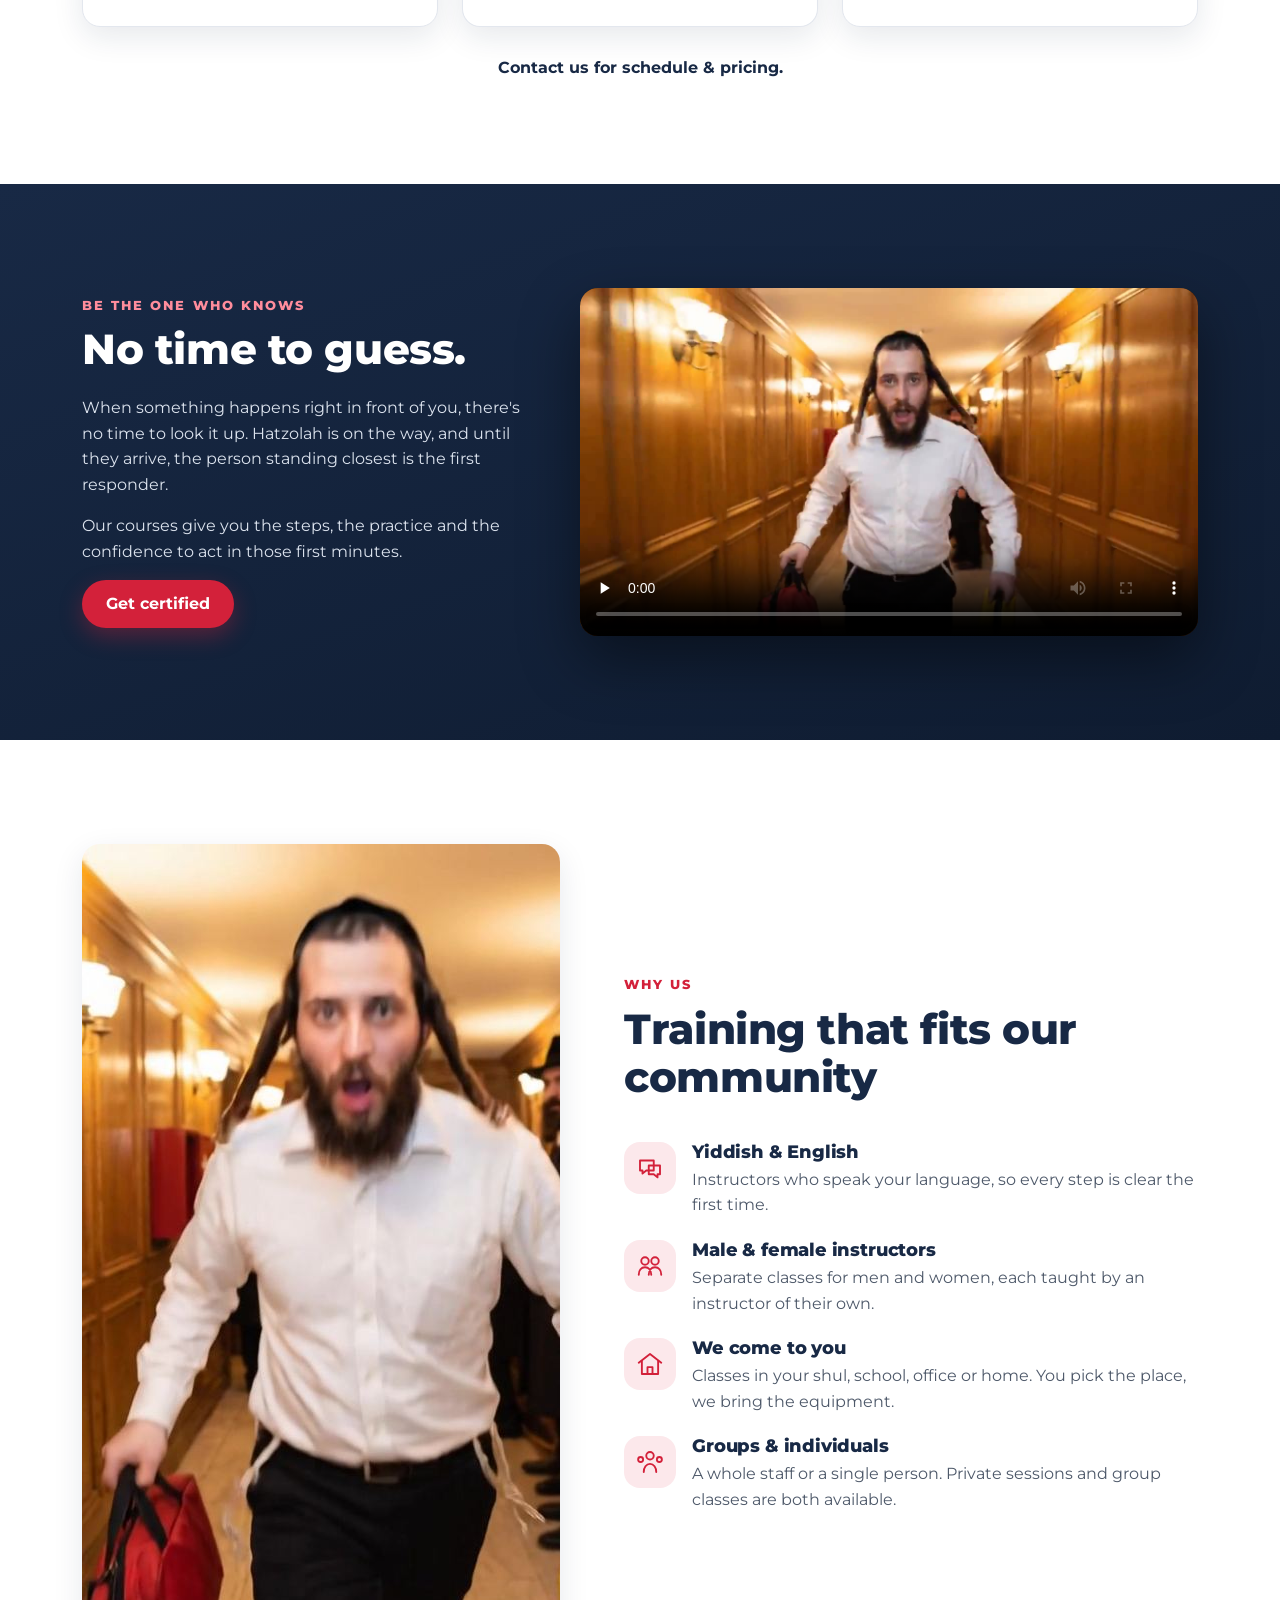
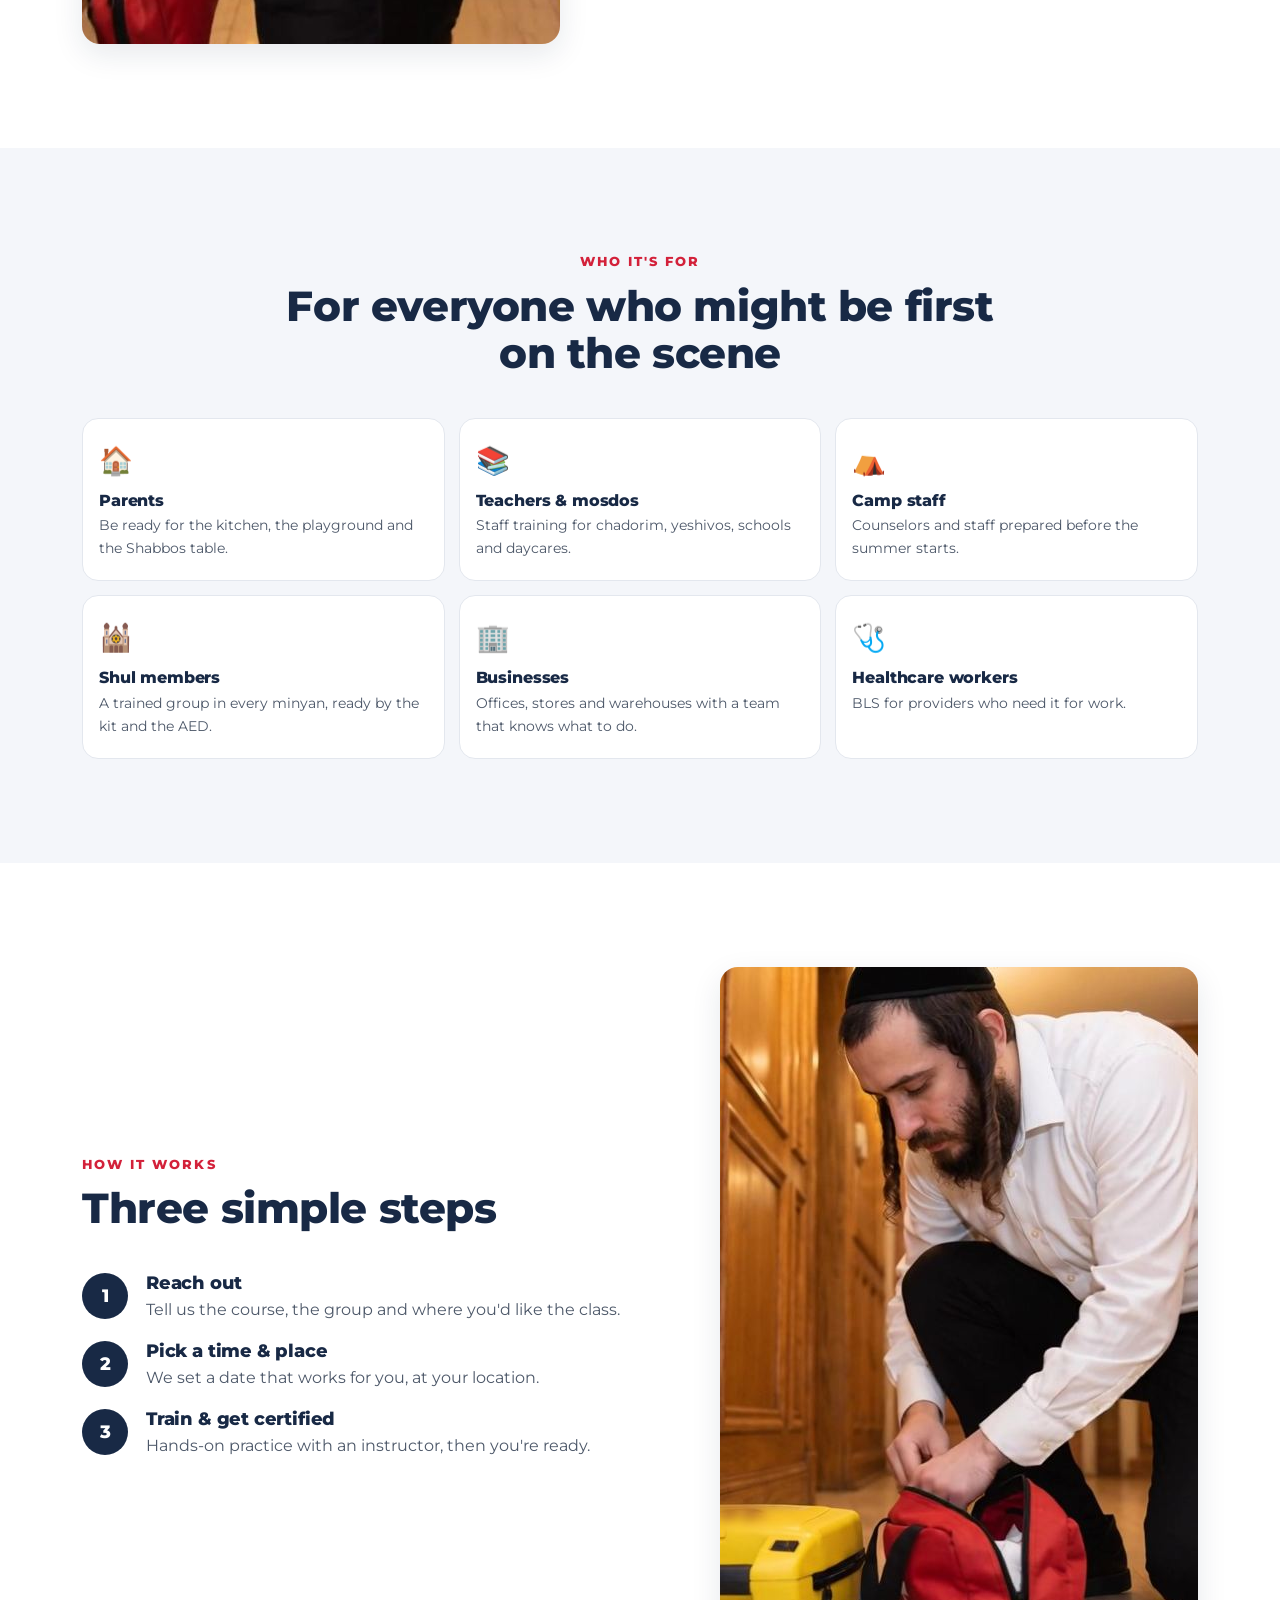
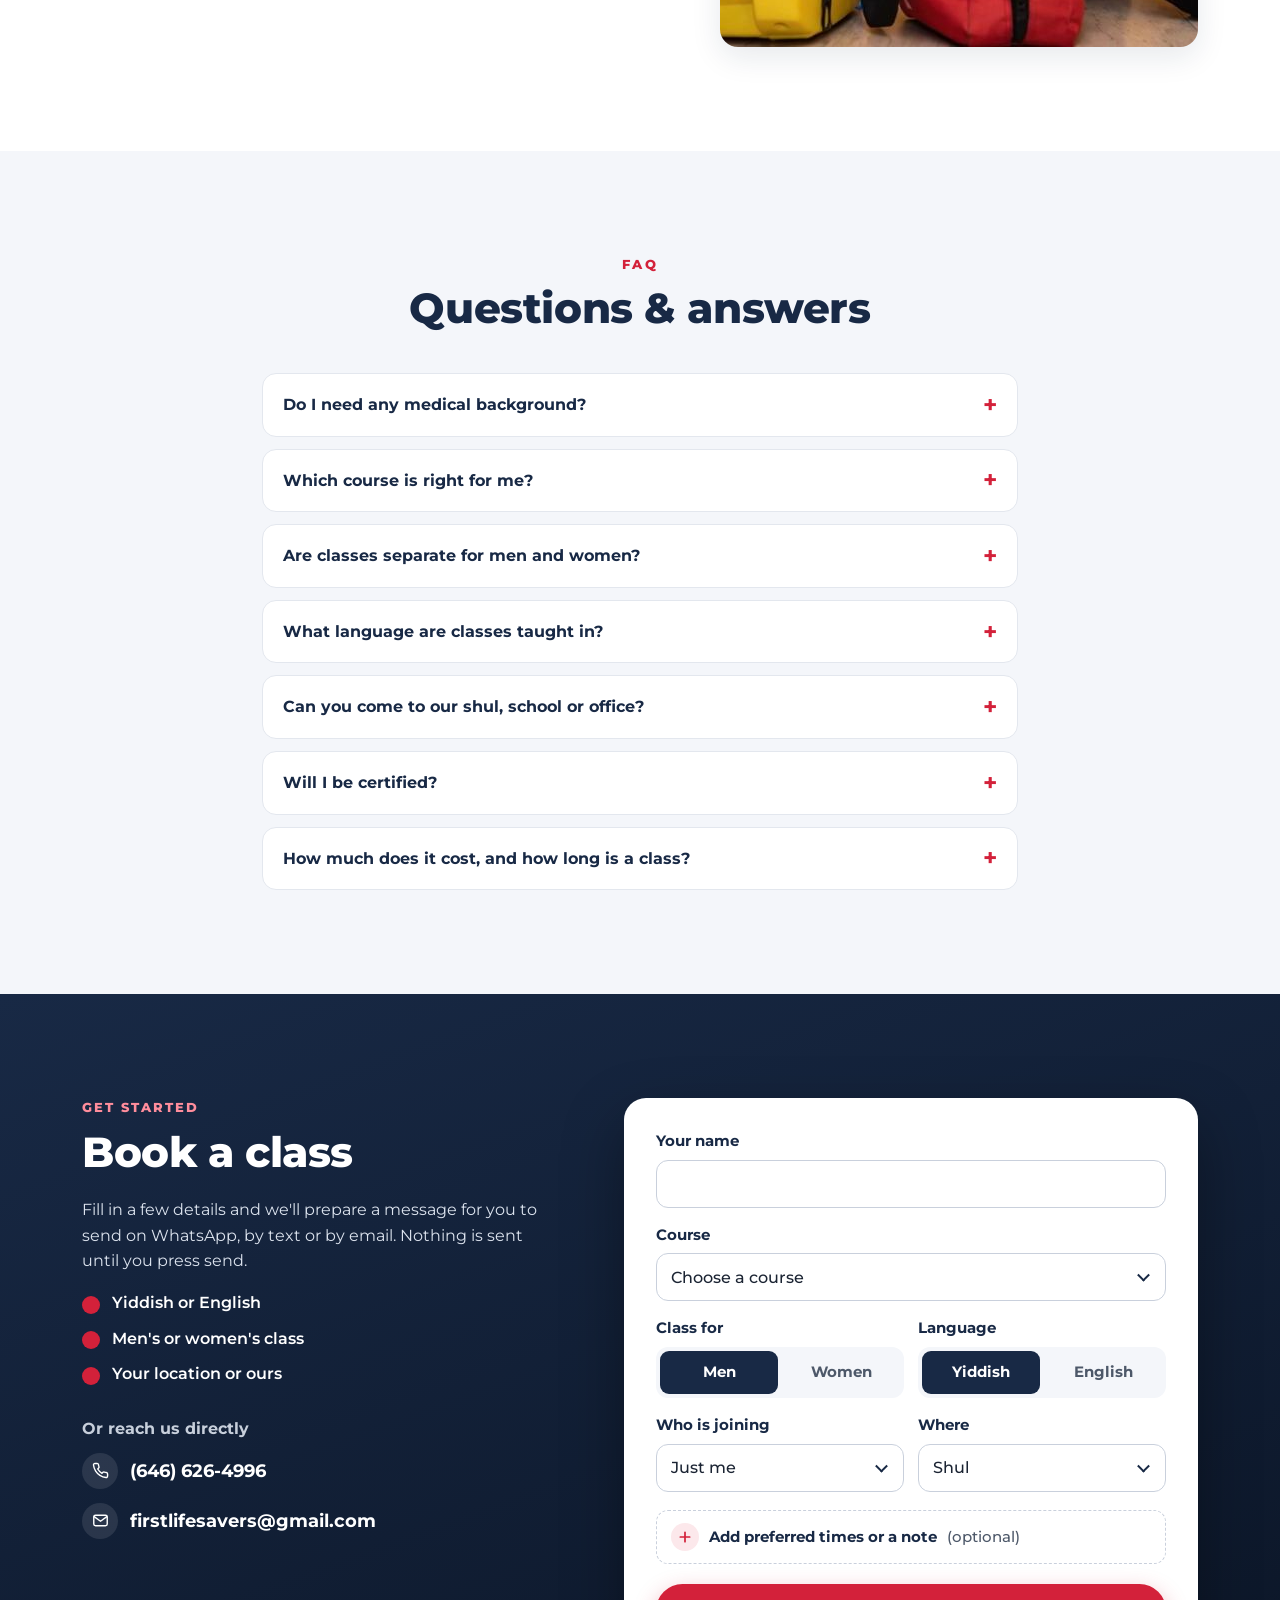
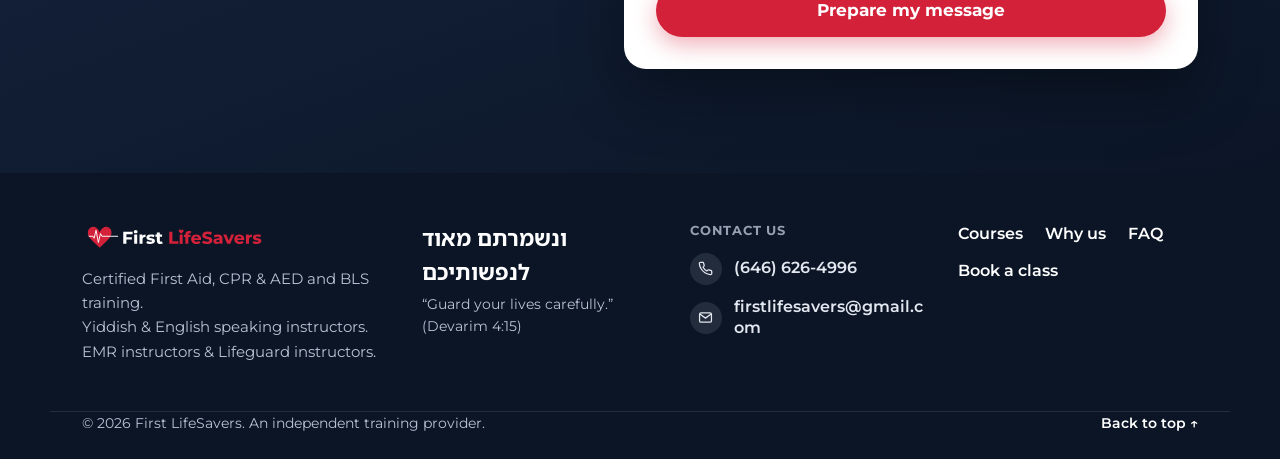
==== commit a99451b3: "Fix og:image URL in index.html" ====
--- a/index.html
+++ b/index.html
@@ -8,7 +8,7 @@
 <meta name="theme-color" content="#182945">
 <meta property="og:title" content="First LifeSavers | First Aid, CPR &amp; BLS Training">
 <meta property="og:description" content="Before help arrives, the first minutes are in your hands. Certified courses in Yiddish and English.">
-<meta property="og:image" content="https://firstlifesavers.com/assest/og.jpg">
+<meta property="og:image" content="https://firstlifesavers.com/assets/og.jpg">
 <meta property="og:url" content="https://firstlifesavers.com/">
 <meta property="og:type" content="website">
 <link rel="icon" href="assets/favicon.svg" type="image/svg+xml">
